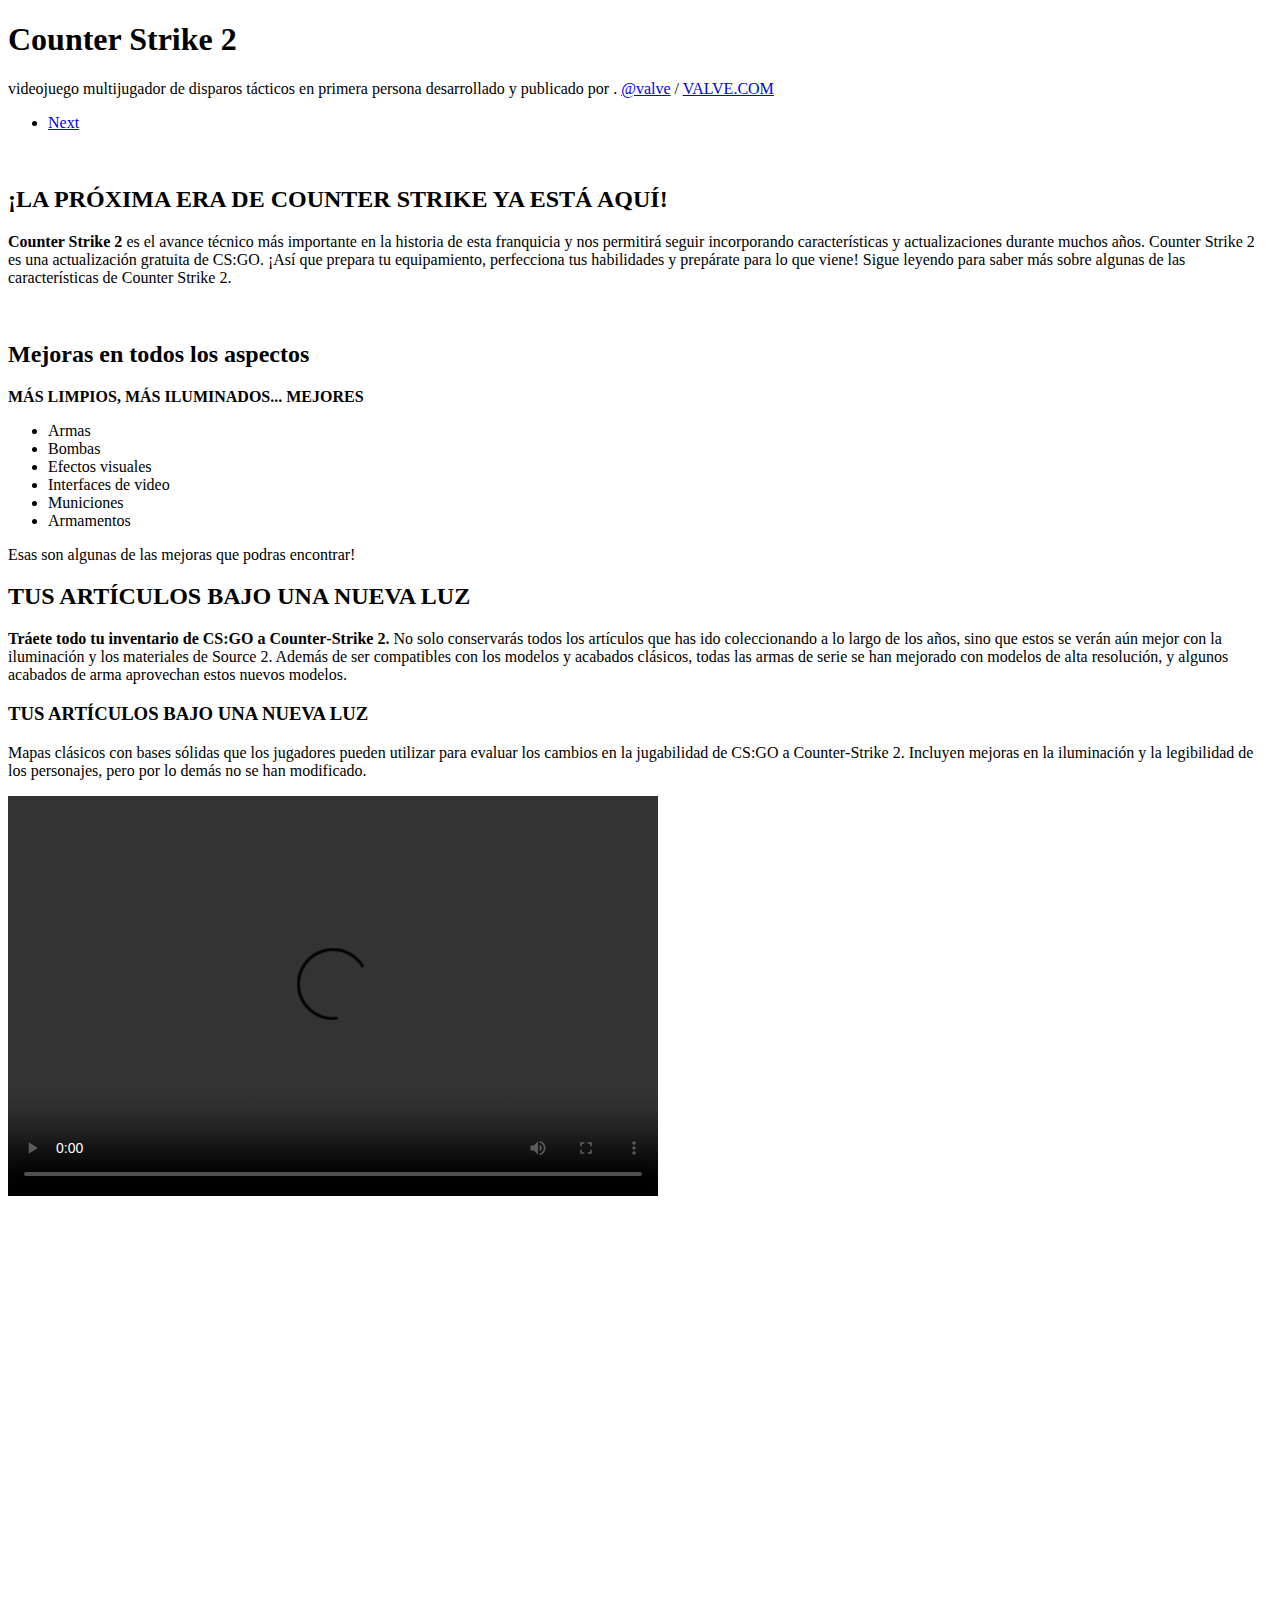
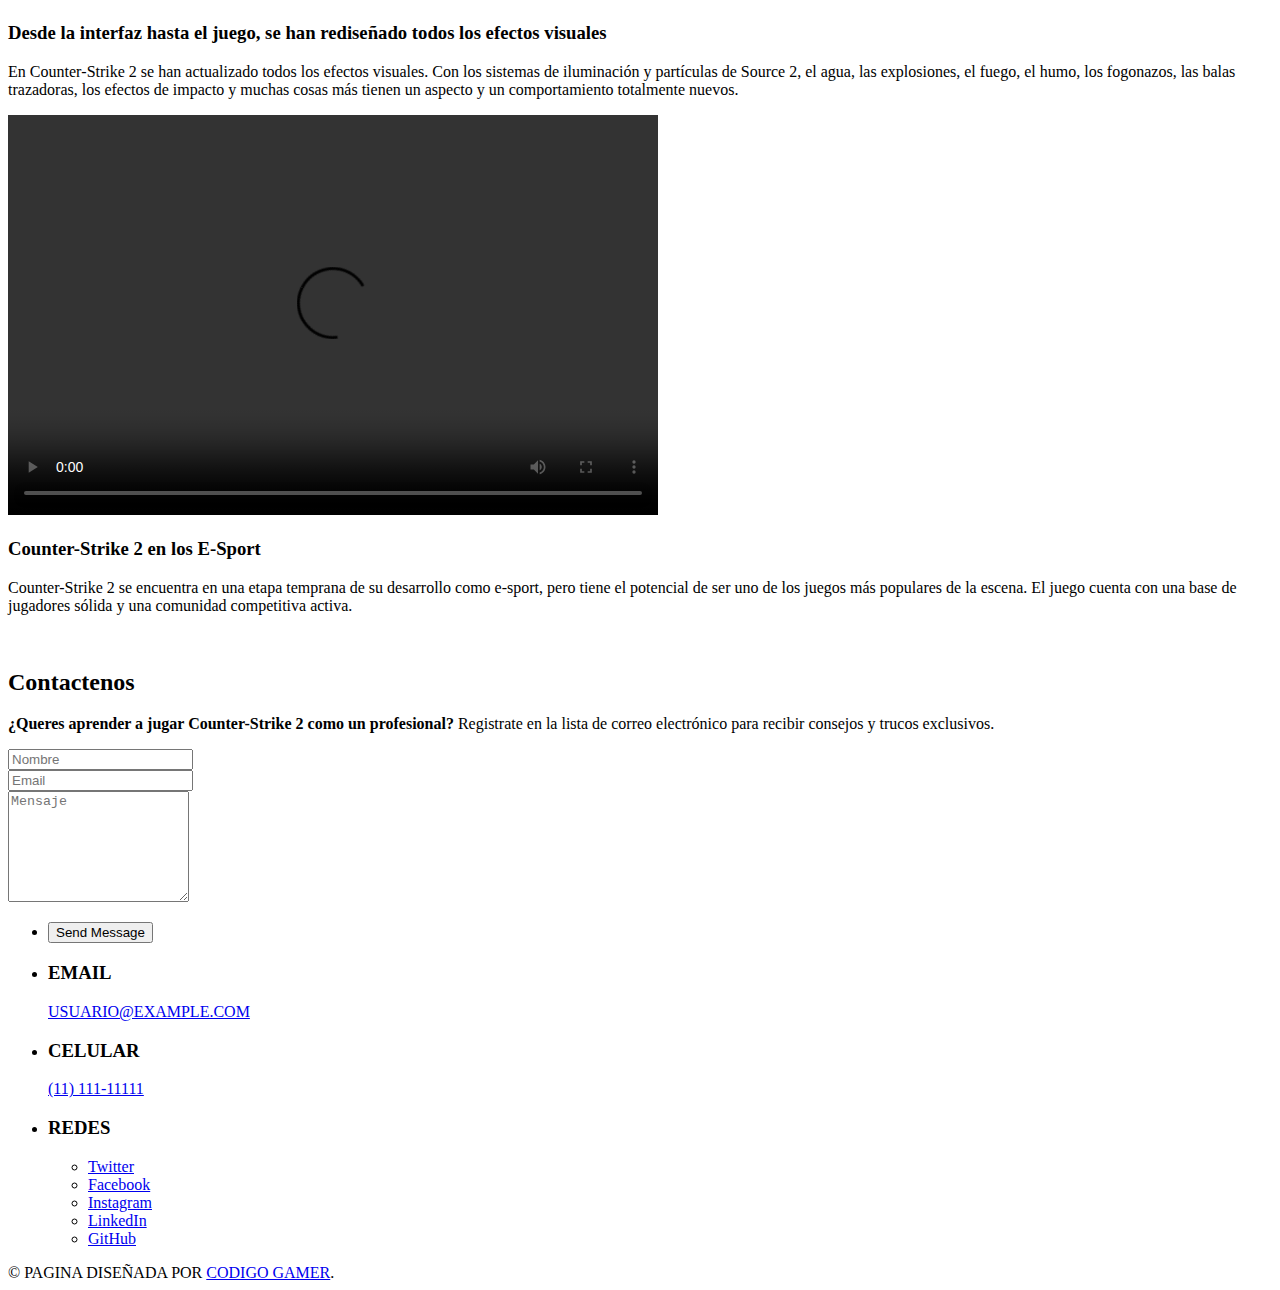
==== CS2.html @ ba969eb6 "Add files via upload" ====
<!DOCTYPE HTML>

<html>
	<head>
		<title>Counter-Strike 2</title>
		<meta charset="utf-8" />
		<meta name="viewport" content="width=device-width, initial-scale=1, user-scalable=no" />
		<meta name="description" content="" />
		<meta name="keywords" content="" />
		<link rel="stylesheet" href="assets/css/main.css" />

	</head>
	<body class="is-preload">

		<!-- Wrapper -->
			<div id="wrapper">

				<!-- Intro -->
					<section class="intro">
						<header>
							<h1>Counter Strike 2</h1>
							<p>videojuego multijugador de disparos tácticos en primera persona desarrollado y publicado por . <a href="https://twitter.com/valvesoftware?lang=es">@valve</a> / <a href="https://www.valvesoftware.com/es/">VALVE.COM</a></p>
							<ul class="actions">
								<li><a href="#first" class="arrow scrolly"><span class="label">Next</span></a></li>
							</ul>
						</header>
						<div class="content">
							<span class="image fill" data-position="center"><img src="https://cdn.cloudflare.steamstatic.com/apps/csgo/images/csgo_react/cs2/header_mobile2.jpg" alt="" /></span>
						</div>
					</section>

				<!-- Section -->
					<section id="first">
						<header>
							<h2>¡LA PRÓXIMA ERA DE COUNTER STRIKE YA ESTÁ AQUÍ!</h2>
						</header>
						<div class="content">
							<p><strong>Counter Strike 2 </strong> es el avance técnico más importante en la historia de esta franquicia y nos permitirá seguir incorporando características y actualizaciones durante muchos años.

								Counter Strike 2 es una actualización gratuita de CS:GO. ¡Así que prepara tu equipamiento, perfecciona tus habilidades y prepárate para lo que viene!
								
								Sigue leyendo para saber más sobre algunas de las características de Counter Strike 2.</p>
							<span class="image main"><img src="/images/gallery/foto1.png" alt="" /></span>
						</div>
					</section>

				<!-- Section -->
					<section>
						<header>
							<h2>Mejoras en todos los aspectos</h2>
						</header>
						<div class="content">
							<p><strong>MÁS LIMPIOS, MÁS ILUMINADOS... MEJORES</strong><!-- Se puede agregar mas informacion --> </p>
							<ul class="feature-icons">
								<li class="icon solid fa-crosshairs">Armas</li>
								<li class="icon solid fa-bomb">Bombas</li>
								<li class="icon solid fa-video">Efectos visuales</li>
								<li class="icon solid fa-user-friends">Interfaces de video</li>
								<li class="icon solid fa-box">Municiones</li>
								<li class="icon solid fa-hard-hat">Armamentos</li>
							</ul>
							<p>Esas son algunas de las mejoras que podras encontrar!</p>
						</div>
					</section>

				<!-- Section -->
					<section>
						<header>
							<h2>TUS ARTÍCULOS BAJO UNA NUEVA LUZ</h2>
						</header>
						<div class="content">
							<p><strong>Tráete todo tu inventario de CS:GO a Counter‑Strike 2.</strong>  No solo conservarás todos los artículos que has ido coleccionando a lo largo de los años, sino que estos se verán aún mejor con la iluminación y los materiales de Source 2.      Además de ser compatibles con los modelos y acabados clásicos, todas las armas de serie se han mejorado con modelos de alta resolución, y algunos acabados de arma aprovechan estos nuevos modelos.</p>

							<!-- Section -->
								<section>
									<header>
										<h3>TUS ARTÍCULOS BAJO UNA NUEVA LUZ</h3>
										<p>Mapas clásicos con bases sólidas que los jugadores pueden utilizar para evaluar los cambios en la jugabilidad de CS:GO a Counter‑Strike 2. Incluyen mejoras en la iluminación y la legibilidad de los personajes, pero por lo demás no se han modificado.</p>
									</header>
									<div class="content">
										<div class="gallery">
											<video controls autoplay loop width="650" height="400"> <source src="https://cdn.cloudflare.steamstatic.com/apps/csgo/images/csgo_react/cs2/thumbnails/weapons.webm" type="video/mp4">
												Tu navegador no admite la reproducción de videos.
											</video>
											<iframe width="650" height="400" src="https://www.youtube.com/embed/ExZtISgOxEQ?autoplay=1&mute=1" frameborder="0" allowfullscreen></iframe>
										</div>
									</div>
								</section>

							<!-- Section -->
								<section>
									<header>
										<h3>Desde la interfaz hasta el juego, se han rediseñado todos los efectos visuales</h3>
										<p>En Counter‑Strike 2 se han actualizado todos los efectos visuales. Con los sistemas de iluminación y partículas de Source 2, el agua, las explosiones, el fuego, el humo, los fogonazos, las balas trazadoras, los efectos de impacto y muchas cosas más tienen un aspecto y un comportamiento totalmente nuevos.</p>
									</header>
									<div class="content">
										<div class="gallery">
											<video controls autoplay loop width="650" height="400"> <source src="https://cdn.cloudflare.steamstatic.com/apps/csgo/images/csgo_react/cs2/vfx/explosions.webm" type="video/mp4">
												Tu navegador no admite la reproducción de videos.
											</video>
											<a href="https://cdn.cloudflare.steamstatic.com/apps/csgo/images/csgo_react/cs2/maps/nuke_default_s2.jpg"><img src="https://cdn.cloudflare.steamstatic.com/apps/csgo/images/csgo_react/cs2/maps/nuke_default_s2.jpg" alt="" /></a>
											<a href="https://cdn.cloudflare.steamstatic.com/apps/csgo/images/csgo_react//cs2/audio.png"><img src="https://cdn.cloudflare.steamstatic.com/apps/csgo/images/csgo_react//cs2/audio.png" alt="" /></a>
										</div>
									</div>
								</section>

							<!-- Section -->
								<section>
									<header>
										<h3>Counter-Strike 2 en los E-Sport</h3>
										<p>Counter-Strike 2 se encuentra en una etapa temprana de su desarrollo como e-sport, pero tiene el potencial de ser uno de los juegos más populares de la escena. El juego cuenta con una base de jugadores sólida y una comunidad competitiva activa.</p>
									</header>
									<div class="content">
										<div class="gallery">
											<a href="images/e-sport02.jpg" class="portrait"><img src="images/e-sport02.jpg" alt="" /></a>
											<a href="images/e-sport03.jpg" class="portrait"><img src="images/e-sport03.jpg" alt="" /></a>
											<a href="images/e-sport01.jpg" class="landscape"><img src="images/e-sport01.jpg" alt="" /></a>
										</div>
									</div>
								</section>

						</div>
					</section>

				<!-- Section -->
					<section>
						<header>
							<h2>Contactenos</h2>
						</header>
						<div class="content">
							<p><strong>¿Queres aprender a jugar Counter-Strike 2 como un profesional?</strong>  Registrate en la lista de correo electrónico para recibir consejos y trucos exclusivos.</p>
							<form>
								<div class="fields">
									<div class="field half">
										<input type="text" name="name" id="name" placeholder="Nombre" />
									</div>
									<div class="field half">
										<input type="email" name="email" id="email" placeholder="Email" />
									</div>
									<div class="field">
										<textarea name="message" id="message" placeholder="Mensaje" rows="7"></textarea>
									</div>
								</div>
								<ul class="actions">
									<li><input type="submit" value="Send Message" class="button primary" /></li>
								</ul>
							</form>
						</div>
						<footer>
							<ul class="items">
								<li>
									<h3>EMAIL</h3>
									<a href="#">USUARIO@EXAMPLE.COM</a>
								</li>
								<li>
									<h3>CELULAR</h3>
									<a href="#">(11) 111-11111</a>
								</li>
								<li>
									<h3>REDES</h3>
									<ul class="icons">
										<li><a href="#" class="icon brands fa-twitter"><span class="label">Twitter</span></a></li>
										<li><a href="#" class="icon brands fa-facebook-f"><span class="label">Facebook</span></a></li>
										<li><a href="#" class="icon brands fa-instagram"><span class="label">Instagram</span></a></li>
										<li><a href="#" class="icon brands fa-linkedin-in"><span class="label">LinkedIn</span></a></li>
										<li><a href="#" class="icon brands fa-github"><span class="label">GitHub</span></a></li>
									</ul>
								</li>
							</ul>
						</footer>
					</section>

				<!-- Copyright -->
					<div class="copyright">&copy; PAGINA DISEÑADA POR <a href="#">CODIGO GAMER</a>.</div>

			</div>

		<!-- Scripts -->
			<script src="assets/js/jquery.min.js"></script>
			<script src="assets/js/jquery.scrolly.min.js"></script>
			<script src="assets/js/browser.min.js"></script>
			<script src="assets/js/breakpoints.min.js"></script>
			<script src="assets/js/util.js"></script>
			<script src="assets/js/main.js"></script>

	</body>
</html>
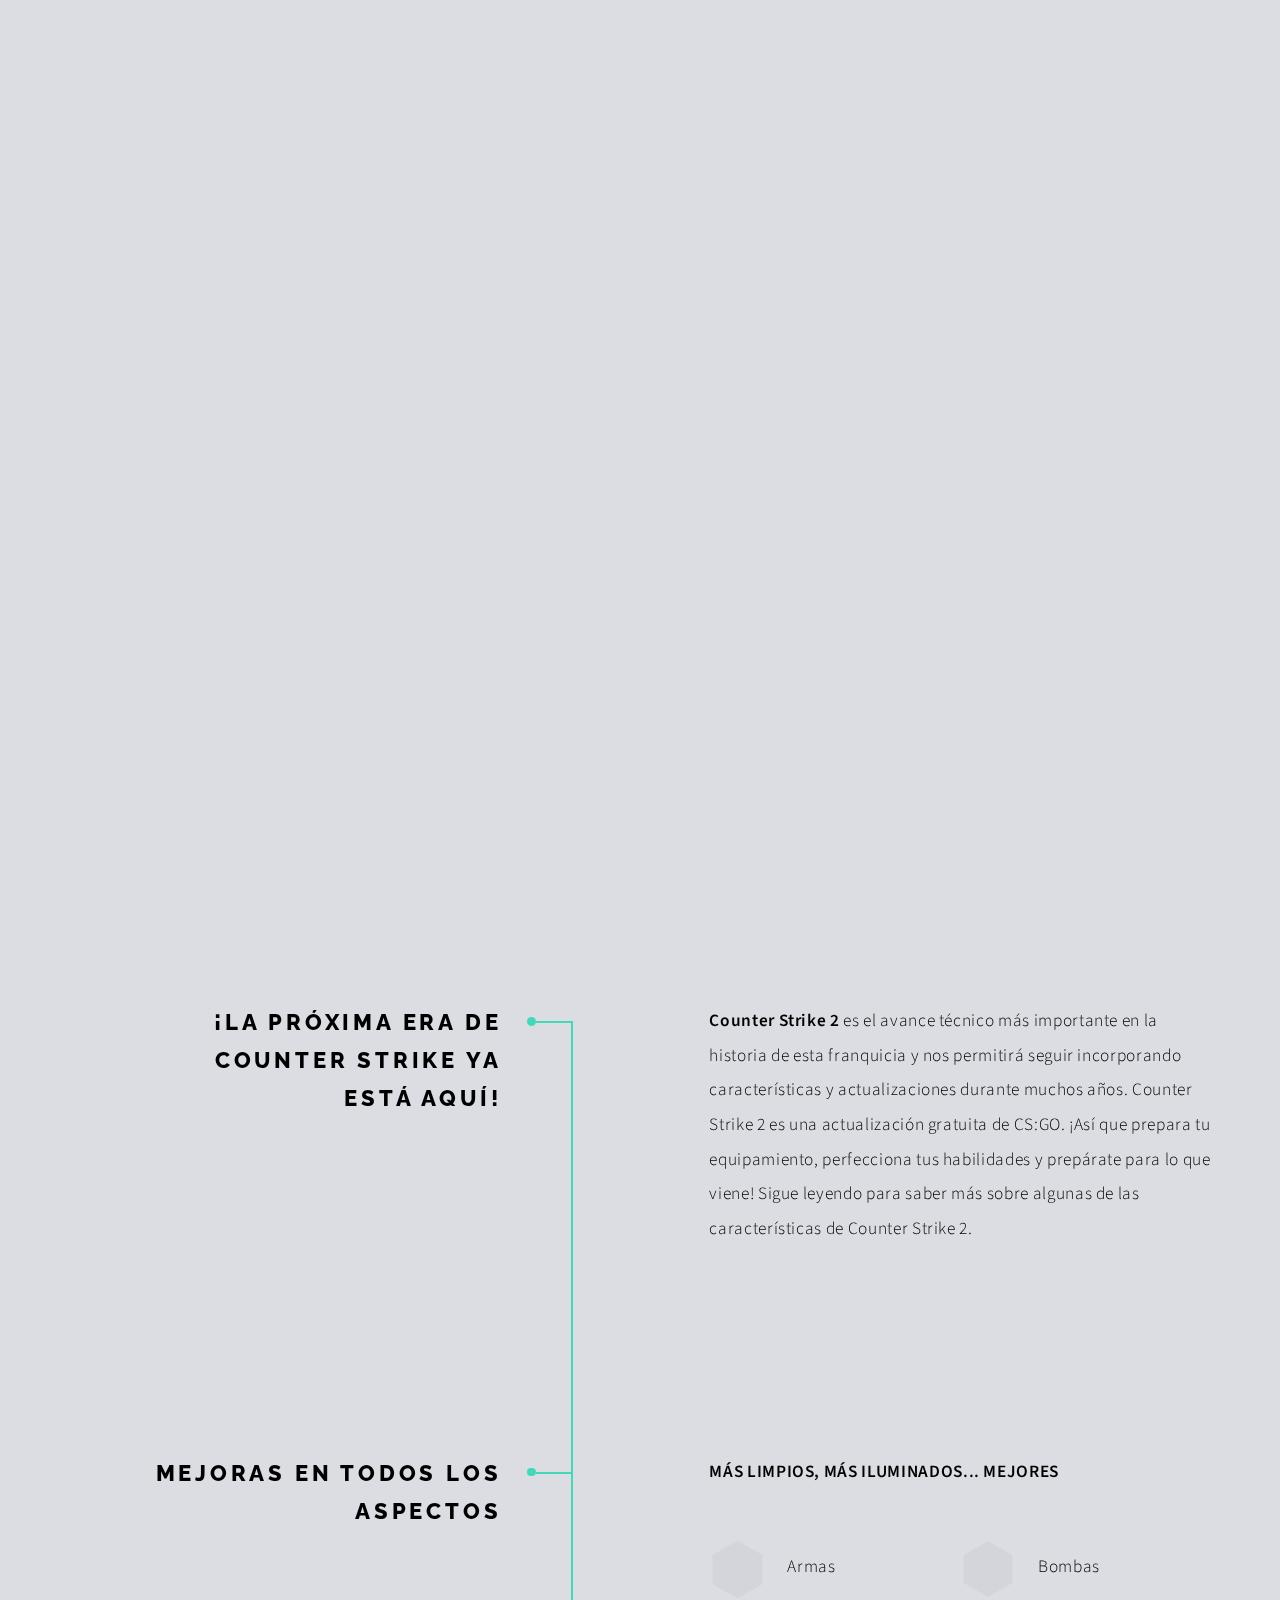
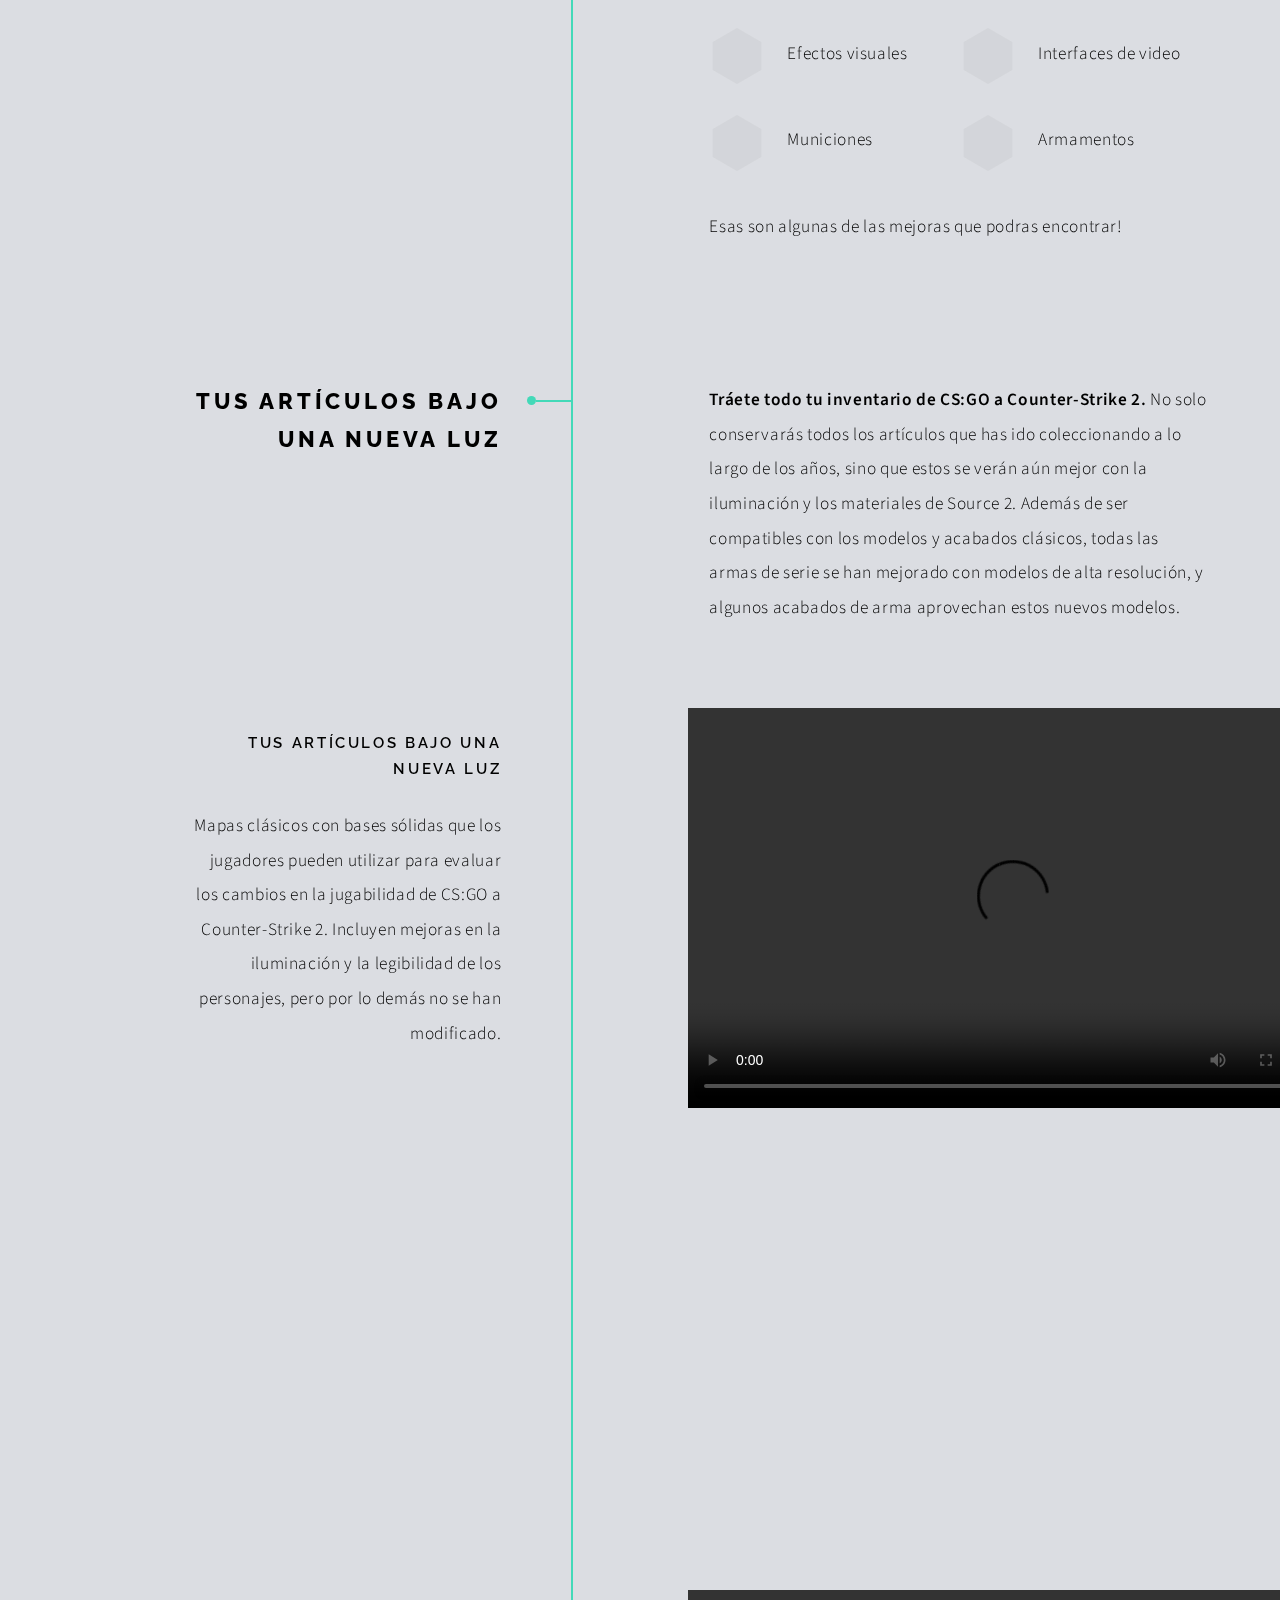
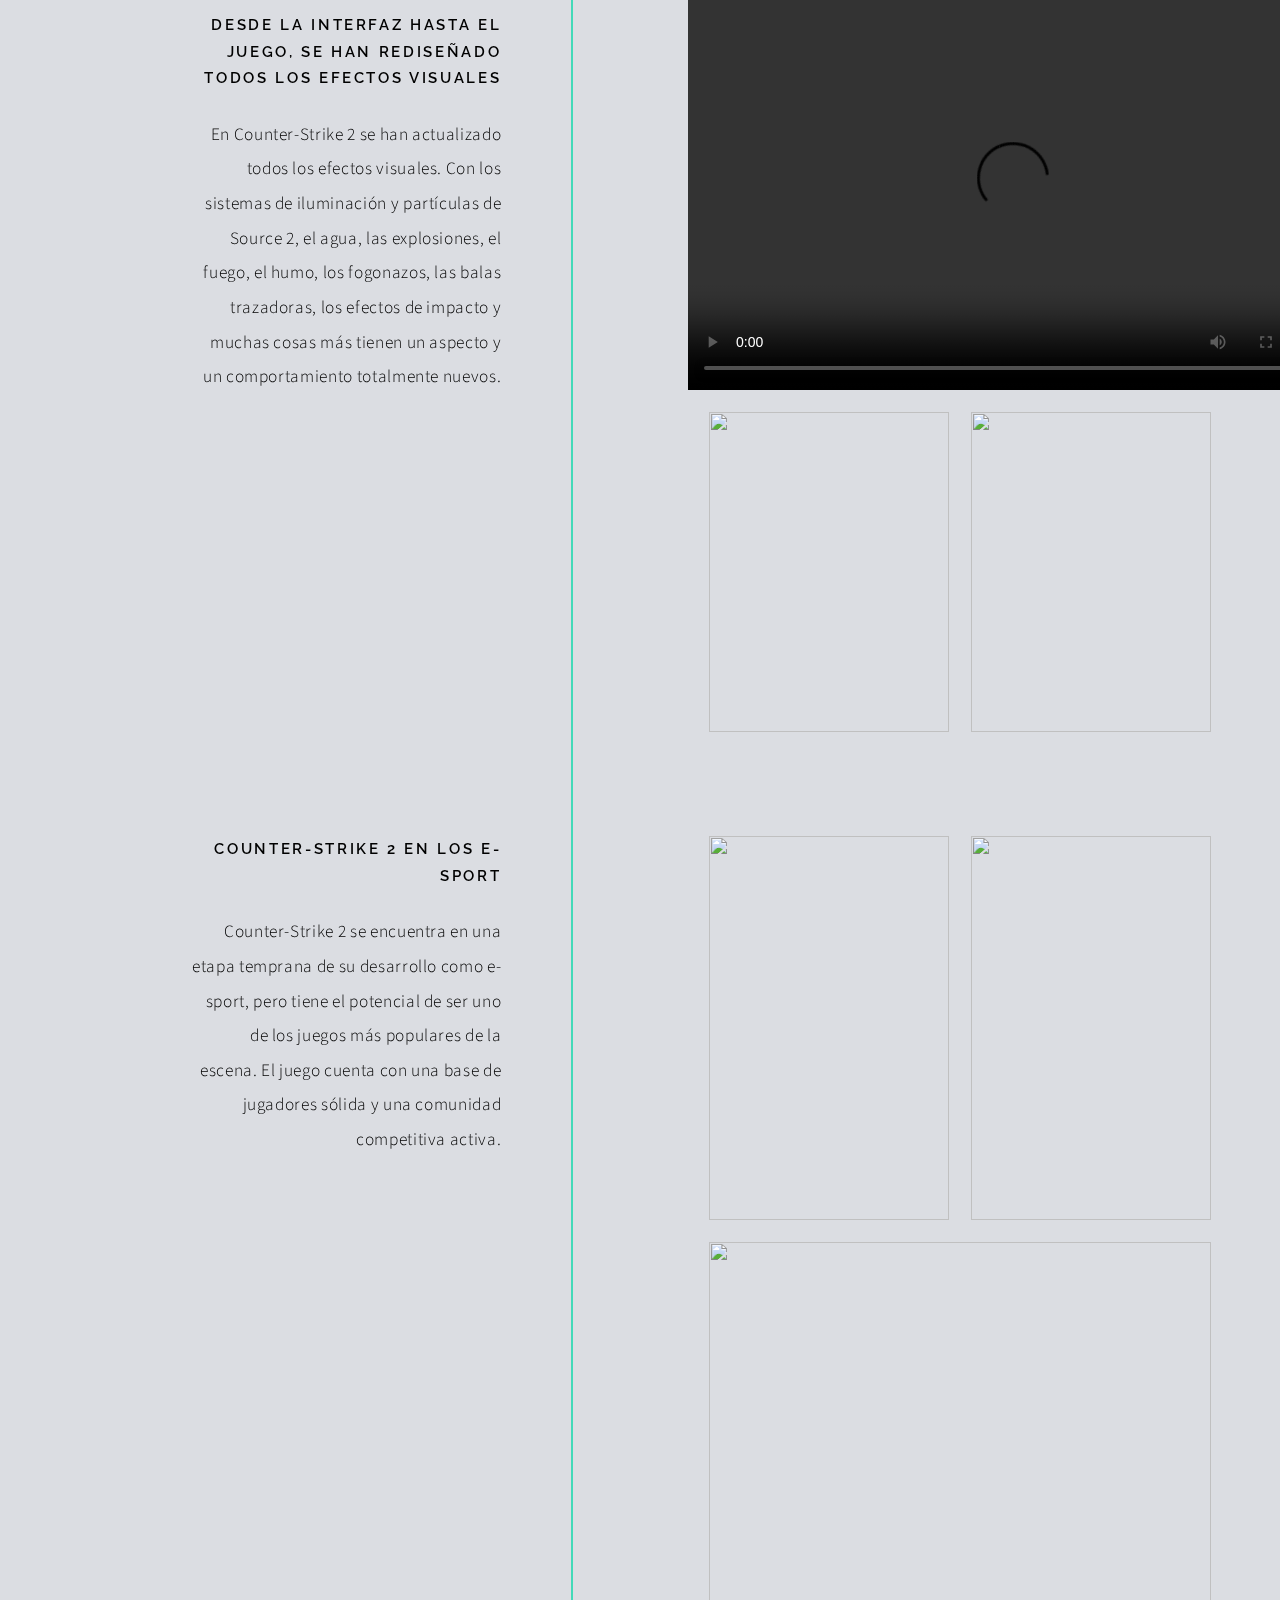
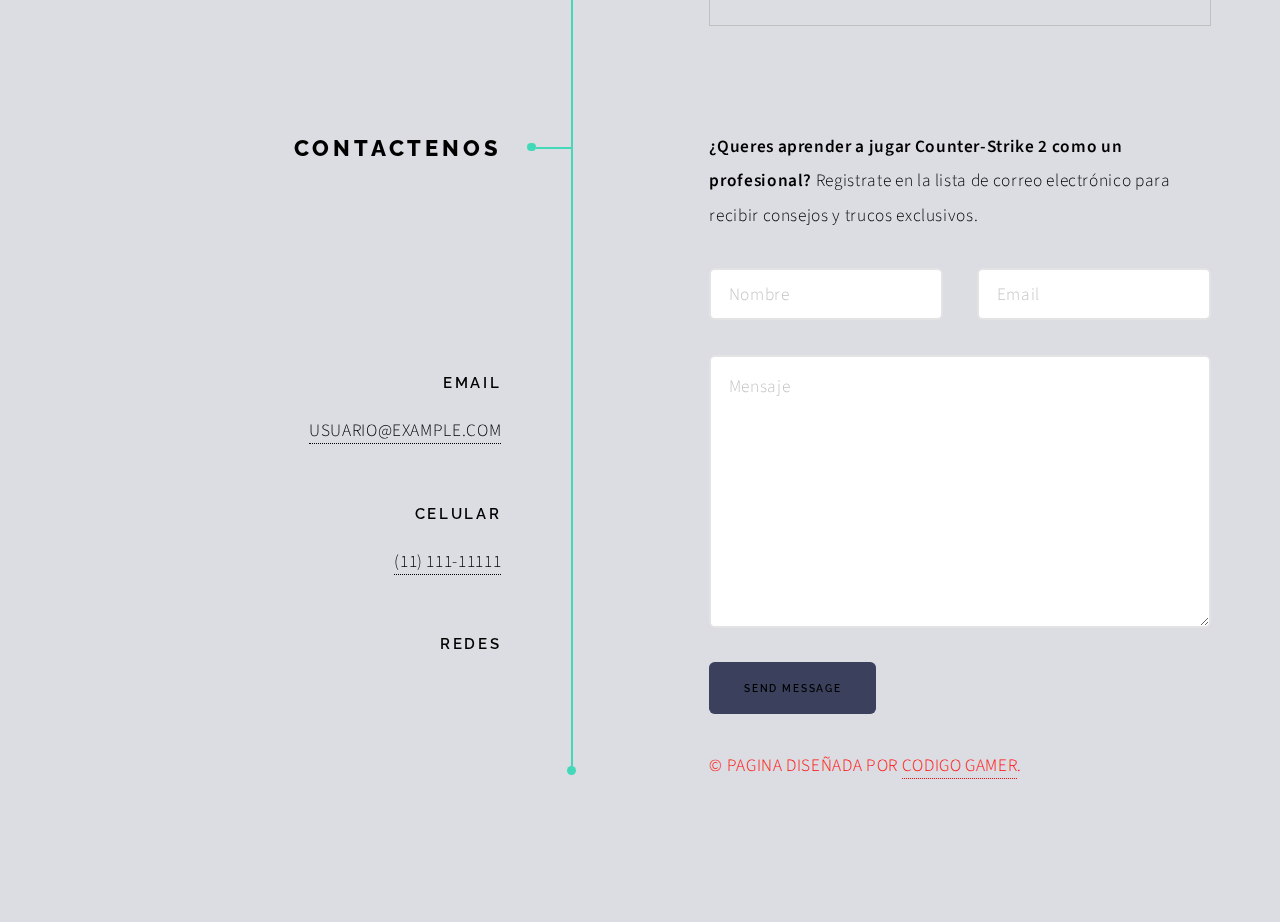
==== commit e5214a45: "Update CS2.html" ====
--- a/CS2.html
+++ b/CS2.html
@@ -7,7 +7,7 @@
 		<meta name="viewport" content="width=device-width, initial-scale=1, user-scalable=no" />
 		<meta name="description" content="" />
 		<meta name="keywords" content="" />
-		<link rel="stylesheet" href="assets/css/main.css" />
+		<link rel="stylesheet" href="/css/main.css" />
 
 	</head>
 	<body class="is-preload">
@@ -184,4 +184,4 @@
 			<script src="assets/js/main.js"></script>
 
 	</body>
-</html>+</html>
--- a/css/main.css
+++ b/css/main.css
@@ -0,0 +1,3878 @@
+@import url(fontawesome-all.min.css);
+@import url("https://fonts.googleapis.com/css?family=Source+Sans+Pro:300,600,700,300i,600i,700i|Raleway:600,800");
+
+
+
+html, body, div, span, applet, object,
+iframe, h1, h2, h3, h4, h5, h6, p, blockquote,
+pre, a, abbr, acronym, address, big, cite,
+code, del, dfn, em, img, ins, kbd, q, s, samp,
+small, strike, strong, sub, sup, tt, var, b,
+u, i, center, dl, dt, dd, ol, ul, li, fieldset,
+form, label, legend, table, caption, tbody,
+tfoot, thead, tr, th, td, article, aside,
+canvas, details, embed, figure, figcaption,
+footer, header, hgroup, menu, nav, output, ruby,
+section, summary, time, mark, audio, video {
+	margin: 0;
+	padding: 0;
+	border: 0;
+	font-size: 100%;
+	font: inherit;
+	vertical-align: baseline;}
+
+article, aside, details, figcaption, figure,
+footer, header, hgroup, menu, nav, section {
+	display: block;}
+
+body {
+	line-height: 1;
+}
+
+ol, ul {
+	list-style: none;
+}
+
+blockquote, q {
+	quotes: none;
+}
+
+	blockquote:before, blockquote:after, q:before, q:after {
+		content: '';
+		content: none;
+	}
+
+table {
+	border-collapse: collapse;
+	border-spacing: 0;
+}
+
+body {
+	-webkit-text-size-adjust: none;
+}
+
+mark {
+	background-color: transparent;
+	color: inherit;
+}
+
+input::-moz-focus-inner {
+	border: 0;
+	padding: 0;
+}
+
+input, select, textarea {
+	-moz-appearance: none;
+	-webkit-appearance: none;
+	-ms-appearance: none;
+	appearance: none;
+}
+
+/* Basic */
+
+	@-ms-viewport {
+		width: device-width;
+	}
+
+	body {
+		-ms-overflow-style: scrollbar;
+	}
+
+	@media screen and (max-width: 480px) {
+
+		html, body {
+			min-width: 320px;
+		}
+
+	}
+
+	html {
+		box-sizing: border-box;
+	}
+
+	*, *:before, *:after {
+		box-sizing: inherit;
+	}
+
+	html {
+		overflow-x: hidden;
+	}
+
+	body {
+		background: #dbdde2;
+		overflow-x: hidden;
+	}
+
+		body.is-preload *, body.is-preload *:before, body.is-preload *:after {
+			-moz-animation: none !important;
+			-webkit-animation: none !important;
+			-ms-animation: none !important;
+			animation: none !important;
+			-moz-transition: none !important;
+			-webkit-transition: none !important;
+			-ms-transition: none !important;
+			transition: none !important;
+		}
+
+/* Typography */
+
+	html {
+		font-size: 18pt;
+	}
+
+		@media screen and (max-width: 1920px) {
+
+			html {
+				font-size: 13pt;
+			}
+
+		}
+
+		@media screen and (max-width: 1152px) {
+
+			html {
+				font-size: 14pt;
+			}
+
+		}
+
+		@media screen and (max-width: 736px) {
+
+			html {
+				font-size: 12pt;
+			}
+
+		}
+
+		@media screen and (max-width: 480px) {
+
+			html {
+				font-size: 11pt;
+			}
+
+		}
+
+	body {
+		background-color: #dbdde2;
+		color: #000000;
+	}
+
+	body, input, select, textarea {
+		color: #000000;
+		font-family: "Source Sans Pro", Helvetica, sans-serif;
+		font-size: 1rem;
+		font-weight: 300;
+		letter-spacing: 0.0375em;
+		line-height: 2;
+	}
+
+	a {
+		-moz-transition: border-bottom-color 0.25s ease-in-out;
+		-webkit-transition: border-bottom-color 0.25s ease-in-out;
+		-ms-transition: border-bottom-color 0.25s ease-in-out;
+		transition: border-bottom-color 0.25s ease-in-out;
+		text-decoration: none;
+		color: #000000;
+		border-bottom: dotted 1px;
+	}
+
+		a:hover {
+			text-decoration: none;
+			border-bottom-color: transparent;
+		}
+
+	strong, b {
+		font-weight: 600;
+		color: #000000;
+	}
+
+	em, i {
+		font-style: italic;
+	}
+
+	p {
+		margin: 0 0 2rem 0;
+	}
+
+	h1, h2, h3, h4, h5, h6 {
+		color: #000000;
+		font-family: "Raleway", Helvetica, sans-serif;
+		font-weight: 600;
+		letter-spacing: 0.175em;
+		line-height: 1.75;
+		margin: 0 0 1.5rem 0;
+		text-transform: uppercase;
+	}
+
+		h1 a, h2 a, h3 a, h4 a, h5 a, h6 a {
+			color: inherit;
+			text-decoration: none;
+		}
+
+	h1 {
+		font-family: "Source Sans Pro", Helvetica, sans-serif;
+		font-size: 5rem;
+		font-weight: 700;
+		letter-spacing: -0.05em;
+		line-height: 1.1;
+		margin: 0 0 1.5rem 0;
+		text-transform: none;
+	}
+
+	h2 {
+		font-size: 1.25rem;
+		font-weight: 800;
+		margin: 0 0 2rem 0;
+	}
+
+	h3 {
+		font-size: 0.875rem;
+	}
+
+	h4 {
+		font-size: 0.875rem;
+	}
+
+	h5 {
+		font-size: 0.75rem;
+	}
+
+	h6 {
+		font-size: 0.625rem;
+	}
+
+	@media screen and (max-width: 736px) {
+
+		h1 {
+			font-size: 4.5rem;
+			line-height: 1.1;
+		}
+
+		h2 {
+			font-size: 1.25rem;
+			line-height: 1.7;
+		}
+
+		h3 {
+			font-size: 0.9rem;
+		}
+
+		h4 {
+			font-size: 0.75rem;
+		}
+
+		h5 {
+			font-size: 0.675rem;
+		}
+
+	}
+
+	@media screen and (max-width: 360px) {
+
+		h1 {
+			font-size: 3.75rem;
+		}
+
+		h2 {
+			font-size: 1.125rem;
+		}
+
+		h3 {
+			font-size: 0.8rem;
+		}
+
+		h4 {
+			font-size: 0.675rem;
+		}
+
+		h5 {
+			font-size: 0.675rem;
+		}
+
+	}
+
+	sub {
+		font-size: 0.8rem;
+		position: relative;
+		top: 0.5rem;
+	}
+
+	sup {
+		font-size: 0.8rem;
+		position: relative;
+		top: -0.5rem;
+	}
+
+	blockquote {
+		border-left: solid 0.5rem rgba(144, 144, 144, 0.25);
+		font-style: italic;
+		margin: 0 0 2rem 0;
+		padding: 1rem 0 1rem 2rem;
+	}
+
+	code {
+		background: rgba(144, 144, 144, 0.1);
+		border-radius: 0.325rem;
+		font-family: "Courier New", monospace;
+		font-size: 0.9rem;
+		margin: 0 0.25rem;
+		padding: 0.25rem 0.65rem;
+	}
+
+	pre {
+		-webkit-overflow-scrolling: touch;
+		font-family: "Courier New", monospace;
+		font-size: 0.9rem;
+		margin: 0 0 2rem 0;
+		width: 100%;
+	}
+
+		pre code {
+			display: block;
+			line-height: 1.75;
+			padding: 1rem 1.5rem;
+			overflow-x: auto;
+		}
+
+	hr {
+		border: 0;
+		border-bottom: solid 2px rgba(144, 144, 144, 0.25);
+		margin: 3rem 0;
+	}
+
+		hr.major {
+			margin: 5rem 0;
+		}
+
+		@media screen and (max-width: 736px) {
+
+			hr.major {
+				margin: 3rem 0;
+			}
+
+		}
+
+/* Row */
+
+	.row {
+		display: flex;
+		flex-wrap: wrap;
+		box-sizing: border-box;
+		align-items: stretch;
+	}
+
+		.row > * {
+			box-sizing: border-box;
+		}
+
+		.row.gtr-uniform > * > :last-child {
+			margin-bottom: 0;
+		}
+
+		.row.aln-left {
+			justify-content: flex-start;
+		}
+
+		.row.aln-center {
+			justify-content: center;
+		}
+
+		.row.aln-right {
+			justify-content: flex-end;
+		}
+
+		.row.aln-top {
+			align-items: flex-start;
+		}
+
+		.row.aln-middle {
+			align-items: center;
+		}
+
+		.row.aln-bottom {
+			align-items: flex-end;
+		}
+
+		.row > .imp {
+			order: -1;
+		}
+
+		.row > .col-1 {
+			width: 8.33333%;
+		}
+
+		.row > .off-1 {
+			margin-left: 8.33333%;
+		}
+
+		.row > .col-2 {
+			width: 16.66667%;
+		}
+
+		.row > .off-2 {
+			margin-left: 16.66667%;
+		}
+
+		.row > .col-3 {
+			width: 25%;
+		}
+
+		.row > .off-3 {
+			margin-left: 25%;
+		}
+
+		.row > .col-4 {
+			width: 33.33333%;
+		}
+
+		.row > .off-4 {
+			margin-left: 33.33333%;
+		}
+
+		.row > .col-5 {
+			width: 41.66667%;
+		}
+
+		.row > .off-5 {
+			margin-left: 41.66667%;
+		}
+
+		.row > .col-6 {
+			width: 50%;
+		}
+
+		.row > .off-6 {
+			margin-left: 50%;
+		}
+
+		.row > .col-7 {
+			width: 58.33333%;
+		}
+
+		.row > .off-7 {
+			margin-left: 58.33333%;
+		}
+
+		.row > .col-8 {
+			width: 66.66667%;
+		}
+
+		.row > .off-8 {
+			margin-left: 66.66667%;
+		}
+
+		.row > .col-9 {
+			width: 75%;
+		}
+
+		.row > .off-9 {
+			margin-left: 75%;
+		}
+
+		.row > .col-10 {
+			width: 83.33333%;
+		}
+
+		.row > .off-10 {
+			margin-left: 83.33333%;
+		}
+
+		.row > .col-11 {
+			width: 91.66667%;
+		}
+
+		.row > .off-11 {
+			margin-left: 91.66667%;
+		}
+
+		.row > .col-12 {
+			width: 100%;
+		}
+
+		.row > .off-12 {
+			margin-left: 100%;
+		}
+
+		.row.gtr-0 {
+			margin-top: 0;
+			margin-left: 0rem;
+		}
+
+			.row.gtr-0 > * {
+				padding: 0 0 0 0rem;
+			}
+
+			.row.gtr-0.gtr-uniform {
+				margin-top: 0rem;
+			}
+
+				.row.gtr-0.gtr-uniform > * {
+					padding-top: 0rem;
+				}
+
+		.row.gtr-25 {
+			margin-top: 0;
+			margin-left: -0.5rem;
+		}
+
+			.row.gtr-25 > * {
+				padding: 0 0 0 0.5rem;
+			}
+
+			.row.gtr-25.gtr-uniform {
+				margin-top: -0.5rem;
+			}
+
+				.row.gtr-25.gtr-uniform > * {
+					padding-top: 0.5rem;
+				}
+
+		.row.gtr-50 {
+			margin-top: 0;
+			margin-left: -1rem;
+		}
+
+			.row.gtr-50 > * {
+				padding: 0 0 0 1rem;
+			}
+
+			.row.gtr-50.gtr-uniform {
+				margin-top: -1rem;
+			}
+
+				.row.gtr-50.gtr-uniform > * {
+					padding-top: 1rem;
+				}
+
+		.row {
+			margin-top: 0;
+			margin-left: -2rem;
+		}
+
+			.row > * {
+				padding: 0 0 0 2rem;
+			}
+
+			.row.gtr-uniform {
+				margin-top: -2rem;
+			}
+
+				.row.gtr-uniform > * {
+					padding-top: 2rem;
+				}
+
+		.row.gtr-150 {
+			margin-top: 0;
+			margin-left: -3rem;
+		}
+
+			.row.gtr-150 > * {
+				padding: 0 0 0 3rem;
+			}
+
+			.row.gtr-150.gtr-uniform {
+				margin-top: -3rem;
+			}
+
+				.row.gtr-150.gtr-uniform > * {
+					padding-top: 3rem;
+				}
+
+		.row.gtr-200 {
+			margin-top: 0;
+			margin-left: -4rem;
+		}
+
+			.row.gtr-200 > * {
+				padding: 0 0 0 4rem;
+			}
+
+			.row.gtr-200.gtr-uniform {
+				margin-top: -4rem;
+			}
+
+				.row.gtr-200.gtr-uniform > * {
+					padding-top: 4rem;
+				}
+
+		@media screen and (max-width: 1920px) {
+
+			.row {
+				display: flex;
+				flex-wrap: wrap;
+				box-sizing: border-box;
+				align-items: stretch;
+			}
+
+				.row > * {
+					box-sizing: border-box;
+				}
+
+				.row.gtr-uniform > * > :last-child {
+					margin-bottom: 0;
+				}
+
+				.row.aln-left {
+					justify-content: flex-start;
+				}
+
+				.row.aln-center {
+					justify-content: center;
+				}
+
+				.row.aln-right {
+					justify-content: flex-end;
+				}
+
+				.row.aln-top {
+					align-items: flex-start;
+				}
+
+				.row.aln-middle {
+					align-items: center;
+				}
+
+				.row.aln-bottom {
+					align-items: flex-end;
+				}
+
+				.row > .imp-xlarge {
+					order: -1;
+				}
+
+				.row > .col-1-xlarge {
+					width: 8.33333%;
+				}
+
+				.row > .off-1-xlarge {
+					margin-left: 8.33333%;
+				}
+
+				.row > .col-2-xlarge {
+					width: 16.66667%;
+				}
+
+				.row > .off-2-xlarge {
+					margin-left: 16.66667%;
+				}
+
+				.row > .col-3-xlarge {
+					width: 25%;
+				}
+
+				.row > .off-3-xlarge {
+					margin-left: 25%;
+				}
+
+				.row > .col-4-xlarge {
+					width: 33.33333%;
+				}
+
+				.row > .off-4-xlarge {
+					margin-left: 33.33333%;
+				}
+
+				.row > .col-5-xlarge {
+					width: 41.66667%;
+				}
+
+				.row > .off-5-xlarge {
+					margin-left: 41.66667%;
+				}
+
+				.row > .col-6-xlarge {
+					width: 50%;
+				}
+
+				.row > .off-6-xlarge {
+					margin-left: 50%;
+				}
+
+				.row > .col-7-xlarge {
+					width: 58.33333%;
+				}
+
+				.row > .off-7-xlarge {
+					margin-left: 58.33333%;
+				}
+
+				.row > .col-8-xlarge {
+					width: 66.66667%;
+				}
+
+				.row > .off-8-xlarge {
+					margin-left: 66.66667%;
+				}
+
+				.row > .col-9-xlarge {
+					width: 75%;
+				}
+
+				.row > .off-9-xlarge {
+					margin-left: 75%;
+				}
+
+				.row > .col-10-xlarge {
+					width: 83.33333%;
+				}
+
+				.row > .off-10-xlarge {
+					margin-left: 83.33333%;
+				}
+
+				.row > .col-11-xlarge {
+					width: 91.66667%;
+				}
+
+				.row > .off-11-xlarge {
+					margin-left: 91.66667%;
+				}
+
+				.row > .col-12-xlarge {
+					width: 100%;
+				}
+
+				.row > .off-12-xlarge {
+					margin-left: 100%;
+				}
+
+				.row.gtr-0 {
+					margin-top: 0;
+					margin-left: 0rem;
+				}
+
+					.row.gtr-0 > * {
+						padding: 0 0 0 0rem;
+					}
+
+					.row.gtr-0.gtr-uniform {
+						margin-top: 0rem;
+					}
+
+						.row.gtr-0.gtr-uniform > * {
+							padding-top: 0rem;
+						}
+
+				.row.gtr-25 {
+					margin-top: 0;
+					margin-left: -0.5rem;
+				}
+
+					.row.gtr-25 > * {
+						padding: 0 0 0 0.5rem;
+					}
+
+					.row.gtr-25.gtr-uniform {
+						margin-top: -0.5rem;
+					}
+
+						.row.gtr-25.gtr-uniform > * {
+							padding-top: 0.5rem;
+						}
+
+				.row.gtr-50 {
+					margin-top: 0;
+					margin-left: -1rem;
+				}
+
+					.row.gtr-50 > * {
+						padding: 0 0 0 1rem;
+					}
+
+					.row.gtr-50.gtr-uniform {
+						margin-top: -1rem;
+					}
+
+						.row.gtr-50.gtr-uniform > * {
+							padding-top: 1rem;
+						}
+
+				.row {
+					margin-top: 0;
+					margin-left: -2rem;
+				}
+
+					.row > * {
+						padding: 0 0 0 2rem;
+					}
+
+					.row.gtr-uniform {
+						margin-top: -2rem;
+					}
+
+						.row.gtr-uniform > * {
+							padding-top: 2rem;
+						}
+
+				.row.gtr-150 {
+					margin-top: 0;
+					margin-left: -3rem;
+				}
+
+					.row.gtr-150 > * {
+						padding: 0 0 0 3rem;
+					}
+
+					.row.gtr-150.gtr-uniform {
+						margin-top: -3rem;
+					}
+
+						.row.gtr-150.gtr-uniform > * {
+							padding-top: 3rem;
+						}
+
+				.row.gtr-200 {
+					margin-top: 0;
+					margin-left: -4rem;
+				}
+
+					.row.gtr-200 > * {
+						padding: 0 0 0 4rem;
+					}
+
+					.row.gtr-200.gtr-uniform {
+						margin-top: -4rem;
+					}
+
+						.row.gtr-200.gtr-uniform > * {
+							padding-top: 4rem;
+						}
+
+		}
+
+		@media screen and (max-width: 1280px) {
+
+			.row {
+				display: flex;
+				flex-wrap: wrap;
+				box-sizing: border-box;
+				align-items: stretch;
+			}
+
+				.row > * {
+					box-sizing: border-box;
+				}
+
+				.row.gtr-uniform > * > :last-child {
+					margin-bottom: 0;
+				}
+
+				.row.aln-left {
+					justify-content: flex-start;
+				}
+
+				.row.aln-center {
+					justify-content: center;
+				}
+
+				.row.aln-right {
+					justify-content: flex-end;
+				}
+
+				.row.aln-top {
+					align-items: flex-start;
+				}
+
+				.row.aln-middle {
+					align-items: center;
+				}
+
+				.row.aln-bottom {
+					align-items: flex-end;
+				}
+
+				.row > .imp-large {
+					order: -1;
+				}
+
+				.row > .col-1-large {
+					width: 8.33333%;
+				}
+
+				.row > .off-1-large {
+					margin-left: 8.33333%;
+				}
+
+				.row > .col-2-large {
+					width: 16.66667%;
+				}
+
+				.row > .off-2-large {
+					margin-left: 16.66667%;
+				}
+
+				.row > .col-3-large {
+					width: 25%;
+				}
+
+				.row > .off-3-large {
+					margin-left: 25%;
+				}
+
+				.row > .col-4-large {
+					width: 33.33333%;
+				}
+
+				.row > .off-4-large {
+					margin-left: 33.33333%;
+				}
+
+				.row > .col-5-large {
+					width: 41.66667%;
+				}
+
+				.row > .off-5-large {
+					margin-left: 41.66667%;
+				}
+
+				.row > .col-6-large {
+					width: 50%;
+				}
+
+				.row > .off-6-large {
+					margin-left: 50%;
+				}
+
+				.row > .col-7-large {
+					width: 58.33333%;
+				}
+
+				.row > .off-7-large {
+					margin-left: 58.33333%;
+				}
+
+				.row > .col-8-large {
+					width: 66.66667%;
+				}
+
+				.row > .off-8-large {
+					margin-left: 66.66667%;
+				}
+
+				.row > .col-9-large {
+					width: 75%;
+				}
+
+				.row > .off-9-large {
+					margin-left: 75%;
+				}
+
+				.row > .col-10-large {
+					width: 83.33333%;
+				}
+
+				.row > .off-10-large {
+					margin-left: 83.33333%;
+				}
+
+				.row > .col-11-large {
+					width: 91.66667%;
+				}
+
+				.row > .off-11-large {
+					margin-left: 91.66667%;
+				}
+
+				.row > .col-12-large {
+					width: 100%;
+				}
+
+				.row > .off-12-large {
+					margin-left: 100%;
+				}
+
+				.row.gtr-0 {
+					margin-top: 0;
+					margin-left: 0rem;
+				}
+
+					.row.gtr-0 > * {
+						padding: 0 0 0 0rem;
+					}
+
+					.row.gtr-0.gtr-uniform {
+						margin-top: 0rem;
+					}
+
+						.row.gtr-0.gtr-uniform > * {
+							padding-top: 0rem;
+						}
+
+				.row.gtr-25 {
+					margin-top: 0;
+					margin-left: -0.375rem;
+				}
+
+					.row.gtr-25 > * {
+						padding: 0 0 0 0.375rem;
+					}
+
+					.row.gtr-25.gtr-uniform {
+						margin-top: -0.375rem;
+					}
+
+						.row.gtr-25.gtr-uniform > * {
+							padding-top: 0.375rem;
+						}
+
+				.row.gtr-50 {
+					margin-top: 0;
+					margin-left: -0.75rem;
+				}
+
+					.row.gtr-50 > * {
+						padding: 0 0 0 0.75rem;
+					}
+
+					.row.gtr-50.gtr-uniform {
+						margin-top: -0.75rem;
+					}
+
+						.row.gtr-50.gtr-uniform > * {
+							padding-top: 0.75rem;
+						}
+
+				.row {
+					margin-top: 0;
+					margin-left: -1.5rem;
+				}
+
+					.row > * {
+						padding: 0 0 0 1.5rem;
+					}
+
+					.row.gtr-uniform {
+						margin-top: -1.5rem;
+					}
+
+						.row.gtr-uniform > * {
+							padding-top: 1.5rem;
+						}
+
+				.row.gtr-150 {
+					margin-top: 0;
+					margin-left: -2.25rem;
+				}
+
+					.row.gtr-150 > * {
+						padding: 0 0 0 2.25rem;
+					}
+
+					.row.gtr-150.gtr-uniform {
+						margin-top: -2.25rem;
+					}
+
+						.row.gtr-150.gtr-uniform > * {
+							padding-top: 2.25rem;
+						}
+
+				.row.gtr-200 {
+					margin-top: 0;
+					margin-left: -3rem;
+				}
+
+					.row.gtr-200 > * {
+						padding: 0 0 0 3rem;
+					}
+
+					.row.gtr-200.gtr-uniform {
+						margin-top: -3rem;
+					}
+
+						.row.gtr-200.gtr-uniform > * {
+							padding-top: 3rem;
+						}
+
+		}
+
+		@media screen and (max-width: 1152px) {
+
+			.row {
+				display: flex;
+				flex-wrap: wrap;
+				box-sizing: border-box;
+				align-items: stretch;
+			}
+
+				.row > * {
+					box-sizing: border-box;
+				}
+
+				.row.gtr-uniform > * > :last-child {
+					margin-bottom: 0;
+				}
+
+				.row.aln-left {
+					justify-content: flex-start;
+				}
+
+				.row.aln-center {
+					justify-content: center;
+				}
+
+				.row.aln-right {
+					justify-content: flex-end;
+				}
+
+				.row.aln-top {
+					align-items: flex-start;
+				}
+
+				.row.aln-middle {
+					align-items: center;
+				}
+
+				.row.aln-bottom {
+					align-items: flex-end;
+				}
+
+				.row > .imp-medium {
+					order: -1;
+				}
+
+				.row > .col-1-medium {
+					width: 8.33333%;
+				}
+
+				.row > .off-1-medium {
+					margin-left: 8.33333%;
+				}
+
+				.row > .col-2-medium {
+					width: 16.66667%;
+				}
+
+				.row > .off-2-medium {
+					margin-left: 16.66667%;
+				}
+
+				.row > .col-3-medium {
+					width: 25%;
+				}
+
+				.row > .off-3-medium {
+					margin-left: 25%;
+				}
+
+				.row > .col-4-medium {
+					width: 33.33333%;
+				}
+
+				.row > .off-4-medium {
+					margin-left: 33.33333%;
+				}
+
+				.row > .col-5-medium {
+					width: 41.66667%;
+				}
+
+				.row > .off-5-medium {
+					margin-left: 41.66667%;
+				}
+
+				.row > .col-6-medium {
+					width: 50%;
+				}
+
+				.row > .off-6-medium {
+					margin-left: 50%;
+				}
+
+				.row > .col-7-medium {
+					width: 58.33333%;
+				}
+
+				.row > .off-7-medium {
+					margin-left: 58.33333%;
+				}
+
+				.row > .col-8-medium {
+					width: 66.66667%;
+				}
+
+				.row > .off-8-medium {
+					margin-left: 66.66667%;
+				}
+
+				.row > .col-9-medium {
+					width: 75%;
+				}
+
+				.row > .off-9-medium {
+					margin-left: 75%;
+				}
+
+				.row > .col-10-medium {
+					width: 83.33333%;
+				}
+
+				.row > .off-10-medium {
+					margin-left: 83.33333%;
+				}
+
+				.row > .col-11-medium {
+					width: 91.66667%;
+				}
+
+				.row > .off-11-medium {
+					margin-left: 91.66667%;
+				}
+
+				.row > .col-12-medium {
+					width: 100%;
+				}
+
+				.row > .off-12-medium {
+					margin-left: 100%;
+				}
+
+				.row.gtr-0 {
+					margin-top: 0;
+					margin-left: 0rem;
+				}
+
+					.row.gtr-0 > * {
+						padding: 0 0 0 0rem;
+					}
+
+					.row.gtr-0.gtr-uniform {
+						margin-top: 0rem;
+					}
+
+						.row.gtr-0.gtr-uniform > * {
+							padding-top: 0rem;
+						}
+
+				.row.gtr-25 {
+					margin-top: 0;
+					margin-left: -0.375rem;
+				}
+
+					.row.gtr-25 > * {
+						padding: 0 0 0 0.375rem;
+					}
+
+					.row.gtr-25.gtr-uniform {
+						margin-top: -0.375rem;
+					}
+
+						.row.gtr-25.gtr-uniform > * {
+							padding-top: 0.375rem;
+						}
+
+				.row.gtr-50 {
+					margin-top: 0;
+					margin-left: -0.75rem;
+				}
+
+					.row.gtr-50 > * {
+						padding: 0 0 0 0.75rem;
+					}
+
+					.row.gtr-50.gtr-uniform {
+						margin-top: -0.75rem;
+					}
+
+						.row.gtr-50.gtr-uniform > * {
+							padding-top: 0.75rem;
+						}
+
+				.row {
+					margin-top: 0;
+					margin-left: -1.5rem;
+				}
+
+					.row > * {
+						padding: 0 0 0 1.5rem;
+					}
+
+					.row.gtr-uniform {
+						margin-top: -1.5rem;
+					}
+
+						.row.gtr-uniform > * {
+							padding-top: 1.5rem;
+						}
+
+				.row.gtr-150 {
+					margin-top: 0;
+					margin-left: -2.25rem;
+				}
+
+					.row.gtr-150 > * {
+						padding: 0 0 0 2.25rem;
+					}
+
+					.row.gtr-150.gtr-uniform {
+						margin-top: -2.25rem;
+					}
+
+						.row.gtr-150.gtr-uniform > * {
+							padding-top: 2.25rem;
+						}
+
+				.row.gtr-200 {
+					margin-top: 0;
+					margin-left: -3rem;
+				}
+
+					.row.gtr-200 > * {
+						padding: 0 0 0 3rem;
+					}
+
+					.row.gtr-200.gtr-uniform {
+						margin-top: -3rem;
+					}
+
+						.row.gtr-200.gtr-uniform > * {
+							padding-top: 3rem;
+						}
+
+		}
+
+		@media screen and (max-width: 736px) {
+
+			.row {
+				display: flex;
+				flex-wrap: wrap;
+				box-sizing: border-box;
+				align-items: stretch;
+			}
+
+				.row > * {
+					box-sizing: border-box;
+				}
+
+				.row.gtr-uniform > * > :last-child {
+					margin-bottom: 0;
+				}
+
+				.row.aln-left {
+					justify-content: flex-start;
+				}
+
+				.row.aln-center {
+					justify-content: center;
+				}
+
+				.row.aln-right {
+					justify-content: flex-end;
+				}
+
+				.row.aln-top {
+					align-items: flex-start;
+				}
+
+				.row.aln-middle {
+					align-items: center;
+				}
+
+				.row.aln-bottom {
+					align-items: flex-end;
+				}
+
+				.row > .imp-small {
+					order: -1;
+				}
+
+				.row > .col-1-small {
+					width: 8.33333%;
+				}
+
+				.row > .off-1-small {
+					margin-left: 8.33333%;
+				}
+
+				.row > .col-2-small {
+					width: 16.66667%;
+				}
+
+				.row > .off-2-small {
+					margin-left: 16.66667%;
+				}
+
+				.row > .col-3-small {
+					width: 25%;
+				}
+
+				.row > .off-3-small {
+					margin-left: 25%;
+				}
+
+				.row > .col-4-small {
+					width: 33.33333%;
+				}
+
+				.row > .off-4-small {
+					margin-left: 33.33333%;
+				}
+
+				.row > .col-5-small {
+					width: 41.66667%;
+				}
+
+				.row > .off-5-small {
+					margin-left: 41.66667%;
+				}
+
+				.row > .col-6-small {
+					width: 50%;
+				}
+
+				.row > .off-6-small {
+					margin-left: 50%;
+				}
+
+				.row > .col-7-small {
+					width: 58.33333%;
+				}
+
+				.row > .off-7-small {
+					margin-left: 58.33333%;
+				}
+
+				.row > .col-8-small {
+					width: 66.66667%;
+				}
+
+				.row > .off-8-small {
+					margin-left: 66.66667%;
+				}
+
+				.row > .col-9-small {
+					width: 75%;
+				}
+
+				.row > .off-9-small {
+					margin-left: 75%;
+				}
+
+				.row > .col-10-small {
+					width: 83.33333%;
+				}
+
+				.row > .off-10-small {
+					margin-left: 83.33333%;
+				}
+
+				.row > .col-11-small {
+					width: 91.66667%;
+				}
+
+				.row > .off-11-small {
+					margin-left: 91.66667%;
+				}
+
+				.row > .col-12-small {
+					width: 100%;
+				}
+
+				.row > .off-12-small {
+					margin-left: 100%;
+				}
+
+				.row.gtr-0 {
+					margin-top: 0;
+					margin-left: 0rem;
+				}
+
+					.row.gtr-0 > * {
+						padding: 0 0 0 0rem;
+					}
+
+					.row.gtr-0.gtr-uniform {
+						margin-top: 0rem;
+					}
+
+						.row.gtr-0.gtr-uniform > * {
+							padding-top: 0rem;
+						}
+
+				.row.gtr-25 {
+					margin-top: 0;
+					margin-left: -0.3125rem;
+				}
+
+					.row.gtr-25 > * {
+						padding: 0 0 0 0.3125rem;
+					}
+
+					.row.gtr-25.gtr-uniform {
+						margin-top: -0.3125rem;
+					}
+
+						.row.gtr-25.gtr-uniform > * {
+							padding-top: 0.3125rem;
+						}
+
+				.row.gtr-50 {
+					margin-top: 0;
+					margin-left: -0.625rem;
+				}
+
+					.row.gtr-50 > * {
+						padding: 0 0 0 0.625rem;
+					}
+
+					.row.gtr-50.gtr-uniform {
+						margin-top: -0.625rem;
+					}
+
+						.row.gtr-50.gtr-uniform > * {
+							padding-top: 0.625rem;
+						}
+
+				.row {
+					margin-top: 0;
+					margin-left: -1.25rem;
+				}
+
+					.row > * {
+						padding: 0 0 0 1.25rem;
+					}
+
+					.row.gtr-uniform {
+						margin-top: -1.25rem;
+					}
+
+						.row.gtr-uniform > * {
+							padding-top: 1.25rem;
+						}
+
+				.row.gtr-150 {
+					margin-top: 0;
+					margin-left: -1.875rem;
+				}
+
+					.row.gtr-150 > * {
+						padding: 0 0 0 1.875rem;
+					}
+
+					.row.gtr-150.gtr-uniform {
+						margin-top: -1.875rem;
+					}
+
+						.row.gtr-150.gtr-uniform > * {
+							padding-top: 1.875rem;
+						}
+
+				.row.gtr-200 {
+					margin-top: 0;
+					margin-left: -2.5rem;
+				}
+
+					.row.gtr-200 > * {
+						padding: 0 0 0 2.5rem;
+					}
+
+					.row.gtr-200.gtr-uniform {
+						margin-top: -2.5rem;
+					}
+
+						.row.gtr-200.gtr-uniform > * {
+							padding-top: 2.5rem;
+						}
+
+		}
+
+		@media screen and (max-width: 480px) {
+
+			.row {
+				display: flex;
+				flex-wrap: wrap;
+				box-sizing: border-box;
+				align-items: stretch;
+			}
+
+				.row > * {
+					box-sizing: border-box;
+				}
+
+				.row.gtr-uniform > * > :last-child {
+					margin-bottom: 0;
+				}
+
+				.row.aln-left {
+					justify-content: flex-start;
+				}
+
+				.row.aln-center {
+					justify-content: center;
+				}
+
+				.row.aln-right {
+					justify-content: flex-end;
+				}
+
+				.row.aln-top {
+					align-items: flex-start;
+				}
+
+				.row.aln-middle {
+					align-items: center;
+				}
+
+				.row.aln-bottom {
+					align-items: flex-end;
+				}
+
+				.row > .imp-xsmall {
+					order: -1;
+				}
+
+				.row > .col-1-xsmall {
+					width: 8.33333%;
+				}
+
+				.row > .off-1-xsmall {
+					margin-left: 8.33333%;
+				}
+
+				.row > .col-2-xsmall {
+					width: 16.66667%;
+				}
+
+				.row > .off-2-xsmall {
+					margin-left: 16.66667%;
+				}
+
+				.row > .col-3-xsmall {
+					width: 25%;
+				}
+
+				.row > .off-3-xsmall {
+					margin-left: 25%;
+				}
+
+				.row > .col-4-xsmall {
+					width: 33.33333%;
+				}
+
+				.row > .off-4-xsmall {
+					margin-left: 33.33333%;
+				}
+
+				.row > .col-5-xsmall {
+					width: 41.66667%;
+				}
+
+				.row > .off-5-xsmall {
+					margin-left: 41.66667%;
+				}
+
+				.row > .col-6-xsmall {
+					width: 50%;
+				}
+
+				.row > .off-6-xsmall {
+					margin-left: 50%;
+				}
+
+				.row > .col-7-xsmall {
+					width: 58.33333%;
+				}
+
+				.row > .off-7-xsmall {
+					margin-left: 58.33333%;
+				}
+
+				.row > .col-8-xsmall {
+					width: 66.66667%;
+				}
+
+				.row > .off-8-xsmall {
+					margin-left: 66.66667%;
+				}
+
+				.row > .col-9-xsmall {
+					width: 75%;
+				}
+
+				.row > .off-9-xsmall {
+					margin-left: 75%;
+				}
+
+				.row > .col-10-xsmall {
+					width: 83.33333%;
+				}
+
+				.row > .off-10-xsmall {
+					margin-left: 83.33333%;
+				}
+
+				.row > .col-11-xsmall {
+					width: 91.66667%;
+				}
+
+				.row > .off-11-xsmall {
+					margin-left: 91.66667%;
+				}
+
+				.row > .col-12-xsmall {
+					width: 100%;
+				}
+
+				.row > .off-12-xsmall {
+					margin-left: 100%;
+				}
+
+				.row.gtr-0 {
+					margin-top: 0;
+					margin-left: 0rem;
+				}
+
+					.row.gtr-0 > * {
+						padding: 0 0 0 0rem;
+					}
+
+					.row.gtr-0.gtr-uniform {
+						margin-top: 0rem;
+					}
+
+						.row.gtr-0.gtr-uniform > * {
+							padding-top: 0rem;
+						}
+
+				.row.gtr-25 {
+					margin-top: 0;
+					margin-left: -0.3125rem;
+				}
+
+					.row.gtr-25 > * {
+						padding: 0 0 0 0.3125rem;
+					}
+
+					.row.gtr-25.gtr-uniform {
+						margin-top: -0.3125rem;
+					}
+
+						.row.gtr-25.gtr-uniform > * {
+							padding-top: 0.3125rem;
+						}
+
+				.row.gtr-50 {
+					margin-top: 0;
+					margin-left: -0.625rem;
+				}
+
+					.row.gtr-50 > * {
+						padding: 0 0 0 0.625rem;
+					}
+
+					.row.gtr-50.gtr-uniform {
+						margin-top: -0.625rem;
+					}
+
+						.row.gtr-50.gtr-uniform > * {
+							padding-top: 0.625rem;
+						}
+
+				.row {
+					margin-top: 0;
+					margin-left: -1.25rem;
+				}
+
+					.row > * {
+						padding: 0 0 0 1.25rem;
+					}
+
+					.row.gtr-uniform {
+						margin-top: -1.25rem;
+					}
+
+						.row.gtr-uniform > * {
+							padding-top: 1.25rem;
+						}
+
+				.row.gtr-150 {
+					margin-top: 0;
+					margin-left: -1.875rem;
+				}
+
+					.row.gtr-150 > * {
+						padding: 0 0 0 1.875rem;
+					}
+
+					.row.gtr-150.gtr-uniform {
+						margin-top: -1.875rem;
+					}
+
+						.row.gtr-150.gtr-uniform > * {
+							padding-top: 1.875rem;
+						}
+
+				.row.gtr-200 {
+					margin-top: 0;
+					margin-left: -2.5rem;
+				}
+
+					.row.gtr-200 > * {
+						padding: 0 0 0 2.5rem;
+					}
+
+					.row.gtr-200.gtr-uniform {
+						margin-top: -2.5rem;
+					}
+
+						.row.gtr-200.gtr-uniform > * {
+							padding-top: 2.5rem;
+						}
+
+		}
+
+/* Box */
+
+	.box {
+		border: solid 2px rgba(144, 144, 144, 0.25);
+		border-radius: 0.325rem;
+		margin-bottom: 2rem;
+		padding: 1.5rem;
+	}
+
+		.box > :last-child {
+			margin-bottom: 0;
+		}
+
+		.box.alt {
+			border: 0;
+			border-radius: 0;
+			padding: 0;
+		}
+
+/* Button */
+
+	input[type="submit"],
+	input[type="reset"],
+	input[type="button"],
+	button,
+	.button {
+		-moz-appearance: none;
+		-webkit-appearance: none;
+		-ms-appearance: none;
+		appearance: none;
+		-moz-transition: background-color 0.25s ease-in-out, box-shadow 0.25s ease-in-out, color 0.25s ease-in-out;
+		-webkit-transition: background-color 0.25s ease-in-out, box-shadow 0.25s ease-in-out, color 0.25s ease-in-out;
+		-ms-transition: background-color 0.25s ease-in-out, box-shadow 0.25s ease-in-out, color 0.25s ease-in-out;
+		transition: background-color 0.25s ease-in-out, box-shadow 0.25s ease-in-out, color 0.25s ease-in-out;
+		background-color: transparent;
+		border-radius: 0.325rem;
+		border: 0;
+		box-shadow: inset 0 0 0 2px rgba(144, 144, 144, 0.25);
+		color: #000000 !important;
+		cursor: pointer;
+		display: inline-block;
+		font-family: "Raleway", Helvetica, sans-serif;
+		font-size: 0.6rem;
+		font-weight: 600;
+		height: 3rem;
+		letter-spacing: 0.175em;
+		line-height: 3rem;
+		padding: 0 2rem;
+		text-align: center;
+		text-decoration: none;
+		text-transform: uppercase;
+		white-space: nowrap;
+	}
+
+		input[type="submit"]:hover,
+		input[type="reset"]:hover,
+		input[type="button"]:hover,
+		button:hover,
+		.button:hover {
+			box-shadow: inset 0 0 0 2px #2ee4bb;
+			color: #2ee4bb !important;
+		}
+
+		input[type="submit"]:active,
+		input[type="reset"]:active,
+		input[type="button"]:active,
+		button:active,
+		.button:active {
+			background-color: rgba(73, 252, 212, 0.25);
+			box-shadow: inset 0 0 0 2px #2ee4bb;
+			color: #2ee4bb !important;
+		}
+
+		input[type="submit"].small,
+		input[type="reset"].small,
+		input[type="button"].small,
+		button.small,
+		.button.small {
+			font-size: 0.5rem;
+			height: 2.25rem;
+			line-height: 2.25rem;
+			padding: 0 1.25rem;
+		}
+
+		input[type="submit"].large,
+		input[type="reset"].large,
+		input[type="button"].large,
+		button.large,
+		.button.large {
+			font-size: 0.7rem;
+			height: 3.2625rem;
+			line-height: 3.2625rem;
+			padding: 0 3.25rem;
+		}
+
+		input[type="submit"].wide,
+		input[type="reset"].wide,
+		input[type="button"].wide,
+		button.wide,
+		.button.wide {
+			min-width: 13rem;
+		}
+
+		input[type="submit"].icon:before,
+		input[type="reset"].icon:before,
+		input[type="button"].icon:before,
+		button.icon:before,
+		.button.icon:before {
+			margin-right: 0.5rem;
+		}
+
+		input[type="submit"].fit,
+		input[type="reset"].fit,
+		input[type="button"].fit,
+		button.fit,
+		.button.fit {
+			width: 100%;
+		}
+
+		input[type="submit"].disabled, input[type="submit"]:disabled,
+		input[type="reset"].disabled,
+		input[type="reset"]:disabled,
+		input[type="button"].disabled,
+		input[type="button"]:disabled,
+		button.disabled,
+		button:disabled,
+		.button.disabled,
+		.button:disabled {
+			pointer-events: none;
+			opacity: 0.25;
+		}
+
+		input[type="submit"].primary,
+		input[type="reset"].primary,
+		input[type="button"].primary,
+		button.primary,
+		.button.primary {
+			background-color: #3b415c;
+			box-shadow: none;
+			color: #000000 !important;
+		}
+
+			input[type="submit"].primary:hover,
+			input[type="reset"].primary:hover,
+			input[type="button"].primary:hover,
+			button.primary:hover,
+			.button.primary:hover {
+				background-color: #93ffe7;
+			}
+
+			input[type="submit"].primary:active,
+			input[type="reset"].primary:active,
+			input[type="button"].primary:active,
+			button.primary:active,
+			.button.primary:active {
+				background-color: #44f2cb;
+			}
+
+		@media screen and (max-width: 736px) {
+
+			input[type="submit"],
+			input[type="reset"],
+			input[type="button"],
+			button,
+			.button {
+				font-size: 0.7rem;
+				height: 3.3rem;
+				line-height: 3.3rem;
+			}
+
+				input[type="submit"].large,
+				input[type="reset"].large,
+				input[type="button"].large,
+				button.large,
+				.button.large {
+					font-size: 0.8rem;
+					height: 3.75rem;
+					line-height: 3.75rem;
+				}
+
+				input[type="submit"].small,
+				input[type="reset"].small,
+				input[type="button"].small,
+				button.small,
+				.button.small {
+					font-size: 0.6rem;
+					height: 3rem;
+					line-height: 3rem;
+				}
+
+		}
+
+/* Form */
+
+	form {
+		margin: 0 0 2rem 0;
+	}
+
+		form > :last-child {
+			margin-bottom: 0;
+		}
+
+		form > .fields {
+			display: -moz-flex;
+			display: -webkit-flex;
+			display: -ms-flex;
+			display: flex;
+			-moz-flex-wrap: wrap;
+			-webkit-flex-wrap: wrap;
+			-ms-flex-wrap: wrap;
+			flex-wrap: wrap;
+			margin: -2rem 0 2rem -2rem;
+			width: calc(100% + 4rem);
+		}
+
+			form > .fields > .field {
+				-moz-flex-grow: 0;
+				-webkit-flex-grow: 0;
+				-ms-flex-grow: 0;
+				flex-grow: 0;
+				-moz-flex-shrink: 0;
+				-webkit-flex-shrink: 0;
+				-ms-flex-shrink: 0;
+				flex-shrink: 0;
+				padding: 2rem 0 0 2rem;
+				width: calc(100% - 2rem);
+			}
+
+				form > .fields > .field > :last-child {
+					margin-bottom: 0;
+				}
+
+				form > .fields > .field.half {
+					width: calc(50% - 1rem);
+				}
+
+				form > .fields > .field.third {
+					width: calc(100%/3 - 0.66667rem);
+				}
+
+				form > .fields > .field.quarter {
+					width: calc(25% - 0.5rem);
+				}
+
+		@media screen and (max-width: 480px) {
+
+			form > .fields {
+				margin: -1.5rem 0 2rem -1.5rem;
+				width: calc(100% + 3rem);
+			}
+
+				form > .fields > .field {
+					padding: 1.5rem 0 0 1.5rem;
+					width: calc(100% - 1.5rem);
+				}
+
+					form > .fields > .field.half {
+						width: calc(100% - 1.5rem);
+					}
+
+					form > .fields > .field.third {
+						width: calc(100% - 1.5rem);
+					}
+
+					form > .fields > .field.quarter {
+						width: calc(100% - 1.5rem);
+					}
+
+		}
+
+	input[type="text"],
+	input[type="password"],
+	input[type="email"],
+	input[type="tel"],
+	input[type="search"],
+	input[type="url"],
+	select,
+	textarea {
+		-moz-appearance: none;
+		-webkit-appearance: none;
+		-ms-appearance: none;
+		appearance: none;
+		border-radius: 0.325rem;
+		border: solid 2px rgba(144, 144, 144, 0.25);
+		color: inherit;
+		display: block;
+		outline: 0;
+		padding: 0 1rem;
+		text-decoration: none;
+		width: 100%;
+	}
+
+		input[type="text"]:invalid,
+		input[type="password"]:invalid,
+		input[type="email"]:invalid,
+		input[type="tel"]:invalid,
+		input[type="search"]:invalid,
+		input[type="url"]:invalid,
+		select:invalid,
+		textarea:invalid {
+			box-shadow: none;
+		}
+
+		input[type="text"]:focus,
+		input[type="password"]:focus,
+		input[type="email"]:focus,
+		input[type="tel"]:focus,
+		input[type="search"]:focus,
+		input[type="url"]:focus,
+		select:focus,
+		textarea:focus {
+			border-color: #2ee4bb;
+		}
+
+	label {
+		color: #000000;
+		display: block;
+		font-family: "Raleway", Helvetica, sans-serif;
+		font-size: 0.75rem;
+		font-weight: 600;
+		letter-spacing: 0.175em;
+		line-height: 1.75;
+		margin: 0 0 1rem 0;
+		text-transform: uppercase;
+	}
+
+	input[type="text"],
+	input[type="password"],
+	input[type="email"],
+	input[type="tel"],
+	input[type="search"],
+	input[type="url"] {
+		height: 3rem;
+	}
+
+	select {
+		background-image: url("data:image/svg+xml;charset=utf8,%3Csvg xmlns='http://www.w3.org/2000/svg' width='40' height='40' preserveAspectRatio='none' viewBox='0 0 40 40'%3E%3Cpath d='M9.4,12.3l10.4,10.4l10.4-10.4c0.2-0.2,0.5-0.4,0.9-0.4c0.3,0,0.6,0.1,0.9,0.4l3.3,3.3c0.2,0.2,0.4,0.5,0.4,0.9 c0,0.4-0.1,0.6-0.4,0.9L20.7,31.9c-0.2,0.2-0.5,0.4-0.9,0.4c-0.3,0-0.6-0.1-0.9-0.4L4.3,17.3c-0.2-0.2-0.4-0.5-0.4-0.9 c0-0.4,0.1-0.6,0.4-0.9l3.3-3.3c0.2-0.2,0.5-0.4,0.9-0.4S9.1,12.1,9.4,12.3z' fill='rgba(144, 144, 144, 0.25)' /%3E%3C/svg%3E");
+		background-position: calc(100% - 1rem) center;
+		background-repeat: no-repeat;
+		background-size: 1.25rem;
+		height: 3rem;
+		padding-right: 3rem;
+		text-overflow: ellipsis;
+	}
+
+		select option {
+			background-color: #ffffff;
+			color: #000000;
+		}
+
+		select:focus::-ms-value {
+			background-color: transparent;
+		}
+
+		select::-ms-expand {
+			display: none;
+		}
+
+	textarea {
+		padding: 0.75rem 1rem;
+	}
+
+	input[type="checkbox"],
+	input[type="radio"] {
+		-moz-appearance: none;
+		-webkit-appearance: none;
+		-ms-appearance: none;
+		appearance: none;
+		display: block;
+		float: left;
+		margin-right: -2rem;
+		opacity: 0;
+		width: 1rem;
+		z-index: -1;
+	}
+
+		input[type="checkbox"] + label,
+		input[type="radio"] + label {
+			text-decoration: none;
+			color: #000000;
+			cursor: pointer;
+			display: inline-block;
+			font-family: "Source Sans Pro", Helvetica, sans-serif;
+			font-size: 1rem;
+			font-weight: 300;
+			letter-spacing: 0.0375em;
+			padding-left: 2.675rem;
+			padding-right: 0.875rem;
+			position: relative;
+			text-transform: none;
+		}
+
+			input[type="checkbox"] + label:before,
+			input[type="radio"] + label:before {
+				-moz-osx-font-smoothing: grayscale;
+				-webkit-font-smoothing: antialiased;
+				display: inline-block;
+				font-style: normal;
+				font-variant: normal;
+				text-rendering: auto;
+				line-height: 1;
+				text-transform: none !important;
+				font-family: 'Font Awesome 5 Free';
+				font-weight: 900;
+			}
+
+			input[type="checkbox"] + label:before,
+			input[type="radio"] + label:before {
+				border-radius: 0.325rem;
+				border: solid 2px rgba(144, 144, 144, 0.25);
+				content: '';
+				display: inline-block;
+				font-size: 0.8rem;
+				height: 2.25rem;
+				left: 0;
+				line-height: 2.25rem;
+				position: absolute;
+				text-align: center;
+				top: -0.15rem;
+				width: 2.25rem;
+			}
+
+		input[type="checkbox"]:checked + label:before,
+		input[type="radio"]:checked + label:before {
+			content: '\f00c';
+			background-color: #3b415c;
+			border-color: #49fcd4;
+			color: #ffffff;
+		}
+
+		input[type="checkbox"]:focus + label:before,
+		input[type="radio"]:focus + label:before {
+			border-color: #3b415c;
+			box-shadow: 0 0 0 1px #49fcd4;
+		}
+
+	input[type="checkbox"] + label:before {
+		border-radius: 0.325rem;
+	}
+
+	input[type="radio"] + label:before {
+		border-radius: 100%;
+	}
+
+	::-webkit-input-placeholder {
+		opacity: 1.0;
+		color: rgba(0, 0, 0, 0.25) !important;
+	}
+
+	:-moz-placeholder {
+		opacity: 1.0;
+		color: rgba(0, 0, 0, 0.25) !important;
+	}
+
+	::-moz-placeholder {
+		opacity: 1.0;
+		color: rgba(0, 0, 0, 0.25) !important;
+	}
+
+	:-ms-input-placeholder {
+		opacity: 1.0;
+		color: rgba(0, 0, 0, 0.25) !important;
+	}
+
+	@media screen and (max-width: 736px) {
+
+		label {
+			font-size: 0.675rem;
+		}
+
+		input[type="checkbox"] + label,
+		input[type="radio"] + label {
+			font-size: 1rem;
+		}
+
+	}
+
+	@media screen and (max-width: 360px) {
+
+		label {
+			font-size: 0.675rem;
+		}
+
+		input[type="checkbox"] + label,
+		input[type="radio"] + label {
+			font-size: 1rem;
+		}
+
+	}
+
+/* Icon */
+
+	.icon {
+		text-decoration: none;
+		border-bottom: none;
+		position: relative;
+	}
+
+		.icon:before {
+			-moz-osx-font-smoothing: grayscale;
+			-webkit-font-smoothing: antialiased;
+			display: inline-block;
+			font-style: normal;
+			font-variant: normal;
+			text-rendering: auto;
+			line-height: 1;
+			text-transform: none !important;
+			font-family: 'Font Awesome 5 Free';
+			font-weight: 400;
+		}
+
+		.icon > .label {
+			display: none;
+		}
+
+		.icon.solid:before {
+			font-weight: 900;
+		}
+
+		.icon.brands:before {
+			font-family: 'Font Awesome 5 Brands';
+		}
+
+/* Image */
+
+	.image {
+		border: 0;
+		display: inline-block;
+		position: relative;
+	}
+
+		.image img {
+			display: block;
+		}
+
+		.image[data-position] img {
+			-moz-object-fit: cover;
+			-webkit-object-fit: cover;
+			-ms-object-fit: cover;
+			object-fit: cover;
+			display: block;
+			position: absolute;
+			top: 0;
+			left: 0;
+			width: 100%;
+			height: 100%;
+		}
+
+		.image[data-position="top left"] img {
+			-moz-object-position: top left;
+			-webkit-object-position: top left;
+			-ms-object-position: top left;
+			object-position: top left;
+		}
+
+		.image[data-position="top"] img {
+			-moz-object-position: top;
+			-webkit-object-position: top;
+			-ms-object-position: top;
+			object-position: top;
+		}
+
+		.image[data-position="top right"] img {
+			-moz-object-position: top right;
+			-webkit-object-position: top right;
+			-ms-object-position: top right;
+			object-position: top right;
+		}
+
+		.image[data-position="right"] img {
+			-moz-object-position: right;
+			-webkit-object-position: right;
+			-ms-object-position: right;
+			object-position: right;
+		}
+
+		.image[data-position="bottom right"] img {
+			-moz-object-position: bottom right;
+			-webkit-object-position: bottom right;
+			-ms-object-position: bottom right;
+			object-position: bottom right;
+		}
+
+		.image[data-position="bottom"] img {
+			-moz-object-position: bottom;
+			-webkit-object-position: bottom;
+			-ms-object-position: bottom;
+			object-position: bottom;
+		}
+
+		.image[data-position="bottom left"] img {
+			-moz-object-position: bottom left;
+			-webkit-object-position: bottom left;
+			-ms-object-position: bottom left;
+			object-position: bottom left;
+		}
+
+		.image[data-position="left"] img {
+			-moz-object-position: left;
+			-webkit-object-position: left;
+			-ms-object-position: left;
+			object-position: left;
+		}
+
+		.image[data-position="center"] img {
+			-moz-object-position: center;
+			-webkit-object-position: center;
+			-ms-object-position: center;
+			object-position: center;
+		}
+
+		.image[data-position="25% 25%"] img {
+			-moz-object-position: 25% 25%;
+			-webkit-object-position: 25% 25%;
+			-ms-object-position: 25% 25%;
+			object-position: 25% 25%;
+		}
+
+		.image[data-position="75% 25%"] img {
+			-moz-object-position: 75% 25%;
+			-webkit-object-position: 75% 25%;
+			-ms-object-position: 75% 25%;
+			object-position: 75% 25%;
+		}
+
+		.image[data-position="75% 75%"] img {
+			-moz-object-position: 75% 75%;
+			-webkit-object-position: 75% 75%;
+			-ms-object-position: 75% 75%;
+			object-position: 75% 75%;
+		}
+
+		.image[data-position="25% 75%"] img {
+			-moz-object-position: 25% 75%;
+			-webkit-object-position: 25% 75%;
+			-ms-object-position: 25% 75%;
+			object-position: 25% 75%;
+		}
+
+		.image.left, .image.right {
+			max-width: 40%;
+		}
+
+			.image.left img, .image.right img {
+				width: 100%;
+			}
+
+		.image.left {
+			float: left;
+			margin: 0 2rem 2rem 0;
+			top: 0.25rem;
+		}
+
+		.image.right {
+			float: right;
+			margin: 0 0 2rem 2rem;
+			top: 0.25rem;
+		}
+
+		.image.fit {
+			display: block;
+			margin: 0 0 2rem 0;
+			width: 100%;
+		}
+
+			.image.fit img {
+				width: 100%;
+			}
+
+		.image.main {
+			display: block;
+			margin: 3rem 0;
+			width: 100%;
+		}
+
+			.image.main img {
+				width: 100%;
+			}
+
+			.image.main:first-child {
+				margin-top: 0;
+			}
+
+		.image.fill {
+			height: 100%;
+			left: 0;
+			position: absolute;
+			top: 0;
+			width: 100%;
+		}
+
+			.image.fill img {
+				height: 100%;
+				left: 0;
+				position: absolute;
+				top: 0;
+				width: 100%;
+			}
+
+/* List */
+
+	ol {
+		list-style: decimal;
+		margin: 0 0 2rem 0;
+		padding-left: 1.25rem;
+	}
+
+		ol li {
+			padding-left: 0.25rem;
+		}
+
+	ul {
+		list-style: disc;
+		margin: 0 0 2rem 0;
+		padding-left: 1rem;
+	}
+
+		ul li {
+			padding-left: 0.325rem;
+		}
+
+		ul.alt {
+			list-style: none;
+			padding-left: 0;
+		}
+
+			ul.alt > li {
+				border-top: solid 1px rgba(144, 144, 144, 0.25);
+				padding: 0.75rem 0;
+			}
+
+				ul.alt > li:first-child {
+					border-top: 0;
+					padding-top: 0;
+				}
+
+				ul.alt > li:last-child {
+					padding-bottom: 0;
+				}
+
+		ul.items {
+			list-style: none;
+			padding-left: 0;
+		}
+
+			ul.items > li {
+				padding-left: 0;
+				margin: 0 0 3rem 0;
+			}
+
+				ul.items > li > h3 {
+					margin: 0 0 1rem 0;
+				}
+
+				ul.items > li > :last-child {
+					margin-bottom: 0;
+				}
+
+				ul.items > li:last-child {
+					margin-bottom: 0;
+				}
+
+		@media screen and (max-width: 736px) {
+
+			ul.items > li {
+				margin: 0 0 2rem 0;
+			}
+
+		}
+
+	dl {
+		margin: 0 0 2rem 0;
+	}
+
+		dl dt {
+			display: block;
+			font-weight: 600;
+			margin: 0 0 1rem 0;
+		}
+
+		dl dd {
+			margin-left: 1.5rem;
+		}
+
+/* Actions */
+
+	ul.actions {
+		display: -moz-flex;
+		display: -webkit-flex;
+		display: -ms-flex;
+		display: flex;
+		cursor: default;
+		list-style: none;
+		margin-left: -1rem;
+		padding-left: 0;
+	}
+
+		ul.actions li {
+			padding: 0 0 0 1rem;
+			vertical-align: middle;
+		}
+
+		ul.actions.special {
+			-moz-justify-content: center;
+			-webkit-justify-content: center;
+			-ms-justify-content: center;
+			justify-content: center;
+			width: 100%;
+			margin-left: 0;
+		}
+
+			ul.actions.special li:first-child {
+				padding-left: 0;
+			}
+
+		ul.actions.stacked {
+			-moz-flex-direction: column;
+			-webkit-flex-direction: column;
+			-ms-flex-direction: column;
+			flex-direction: column;
+			margin-left: 0;
+		}
+
+			ul.actions.stacked li {
+				padding: 1.3rem 0 0 0;
+			}
+
+				ul.actions.stacked li:first-child {
+					padding-top: 0;
+				}
+
+		ul.actions.fit {
+			width: calc(100% + 1rem);
+		}
+
+			ul.actions.fit li {
+				-moz-flex-grow: 1;
+				-webkit-flex-grow: 1;
+				-ms-flex-grow: 1;
+				flex-grow: 1;
+				-moz-flex-shrink: 1;
+				-webkit-flex-shrink: 1;
+				-ms-flex-shrink: 1;
+				flex-shrink: 1;
+				width: 100%;
+			}
+
+				ul.actions.fit li > * {
+					width: 100%;
+				}
+
+			ul.actions.fit.stacked {
+				width: 100%;
+			}
+
+		@media screen and (max-width: 480px) {
+
+			ul.actions:not(.fixed) {
+				-moz-flex-direction: column;
+				-webkit-flex-direction: column;
+				-ms-flex-direction: column;
+				flex-direction: column;
+				margin-left: 0;
+				width: 100% !important;
+			}
+
+				ul.actions:not(.fixed) li {
+					-moz-flex-grow: 1;
+					-webkit-flex-grow: 1;
+					-ms-flex-grow: 1;
+					flex-grow: 1;
+					-moz-flex-shrink: 1;
+					-webkit-flex-shrink: 1;
+					-ms-flex-shrink: 1;
+					flex-shrink: 1;
+					padding: 1rem 0 0 0;
+					text-align: center;
+					width: 100%;
+				}
+
+					ul.actions:not(.fixed) li > * {
+						width: 100%;
+					}
+
+					ul.actions:not(.fixed) li:first-child {
+						padding-top: 0;
+					}
+
+					ul.actions:not(.fixed) li input[type="submit"],
+					ul.actions:not(.fixed) li input[type="reset"],
+					ul.actions:not(.fixed) li input[type="button"],
+					ul.actions:not(.fixed) li button,
+					ul.actions:not(.fixed) li .button {
+						width: 100%;
+					}
+
+						ul.actions:not(.fixed) li input[type="submit"].icon:before,
+						ul.actions:not(.fixed) li input[type="reset"].icon:before,
+						ul.actions:not(.fixed) li input[type="button"].icon:before,
+						ul.actions:not(.fixed) li button.icon:before,
+						ul.actions:not(.fixed) li .button.icon:before {
+							margin-left: -0.5rem;
+						}
+
+		}
+
+/* Icons */
+
+	ul.icons {
+		cursor: default;
+		list-style: none;
+		padding-left: 0;
+	}
+
+		ul.icons li {
+			display: inline-block;
+		}
+
+			ul.icons li:last-child {
+				padding-right: 0;
+			}
+
+			ul.icons li .icon {
+				-moz-transition: background-color 0.25s ease-in-out;
+				-webkit-transition: background-color 0.25s ease-in-out;
+				-ms-transition: background-color 0.25s ease-in-out;
+				transition: background-color 0.25s ease-in-out;
+				width: 2.25rem;
+				height: 2.25rem;
+				text-align: center;
+				line-height: 2.25rem;
+				border-radius: 2.25rem;
+				display: inline-block;
+			}
+
+				ul.icons li .icon:before {
+					font-size: 1.25rem;
+				}
+
+				ul.icons li .icon:hover {
+					background-color: rgba(144, 144, 144, 0.1);
+				}
+
+/* Table */
+
+	.table-wrapper {
+		-webkit-overflow-scrolling: touch;
+		overflow-x: auto;
+	}
+
+	table {
+		margin: 0 0 2rem 0;
+		width: 100%;
+	}
+
+		table tbody tr {
+			border: solid 1px rgba(144, 144, 144, 0.25);
+			border-left: 0;
+			border-right: 0;
+		}
+
+			table tbody tr:nth-child(2n + 1) {
+				background-color: rgba(144, 144, 144, 0.1);
+			}
+
+		table td {
+			padding: 0.75rem 0.75rem;
+		}
+
+		table th {
+			color: #000000;
+			font-size: 0.9rem;
+			font-weight: 600;
+			padding: 0 0.75rem 0.75rem 0.75rem;
+			text-align: left;
+		}
+
+		table thead {
+			border-bottom: solid 2px rgba(144, 144, 144, 0.25);
+		}
+
+		table tfoot {
+			border-top: solid 2px rgba(144, 144, 144, 0.25);
+		}
+
+		table.alt {
+			border-collapse: separate;
+		}
+
+			table.alt tbody tr td {
+				border: solid 1px rgba(144, 144, 144, 0.25);
+				border-left-width: 0;
+				border-top-width: 0;
+			}
+
+				table.alt tbody tr td:first-child {
+					border-left-width: 1px;
+				}
+
+			table.alt tbody tr:first-child td {
+				border-top-width: 1px;
+			}
+
+			table.alt thead {
+				border-bottom: 0;
+			}
+
+			table.alt tfoot {
+				border-top: 0;
+			}
+
+/* Arrow */
+
+	a.arrow {
+		border-bottom: 0;
+		display: inline-block;
+		height: 4rem;
+		position: relative;
+		width: 6rem;
+	}
+
+		a.arrow .label {
+			display: none;
+		}
+
+		a.arrow:before {
+			background-image: url("data:image/svg+xml;charset=utf8,%3Csvg xmlns='http://www.w3.org/2000/svg' x='0px' y='0px' viewBox='0 0 512 512'%3E%3Cpath d='M442.53,346.28L293.65,495.16c-0.33,0.33-0.7,0.62-1.05,0.94c-9.16,9.77-22.15,15.9-36.6,15.9 c-14.44,0-27.43-6.13-36.59-15.88c-0.35-0.33-0.72-0.62-1.06-0.96L69.47,346.28c-19.62-19.62-19.62-51.44,0-71.05 c19.62-19.62,51.43-19.62,71.06,0l65.23,65.23V50.24C205.76,22.5,228.25,0,256,0s50.24,22.5,50.24,50.24v290.21l65.23-65.23 c19.62-19.62,51.43-19.62,71.05,0C462.15,294.84,462.15,326.66,442.53,346.28z' fill='%23000000' /%3E%3C/svg%3E");
+			background-position: center;
+			background-repeat: no-repeat;
+			background-size: contain;
+			content: '';
+			display: inline-block;
+			height: 100%;
+			position: relative;
+			width: 3rem;
+		}
+
+/* Gallery */
+
+	@-moz-keyframes gallery-modal-spinner {
+		0% {
+			-moz-transform: rotate(0deg);
+			-webkit-transform: rotate(0deg);
+			-ms-transform: rotate(0deg);
+			transform: rotate(0deg);
+		}
+
+		100% {
+			-moz-transform: rotate(360deg);
+			-webkit-transform: rotate(360deg);
+			-ms-transform: rotate(360deg);
+			transform: rotate(360deg);
+		}
+	}
+
+	@-webkit-keyframes gallery-modal-spinner {
+		0% {
+			-moz-transform: rotate(0deg);
+			-webkit-transform: rotate(0deg);
+			-ms-transform: rotate(0deg);
+			transform: rotate(0deg);
+		}
+
+		100% {
+			-moz-transform: rotate(360deg);
+			-webkit-transform: rotate(360deg);
+			-ms-transform: rotate(360deg);
+			transform: rotate(360deg);
+		}
+	}
+
+	@-ms-keyframes gallery-modal-spinner {
+		0% {
+			-moz-transform: rotate(0deg);
+			-webkit-transform: rotate(0deg);
+			-ms-transform: rotate(0deg);
+			transform: rotate(0deg);
+		}
+
+		100% {
+			-moz-transform: rotate(360deg);
+			-webkit-transform: rotate(360deg);
+			-ms-transform: rotate(360deg);
+			transform: rotate(360deg);
+		}
+	}
+
+	@keyframes gallery-modal-spinner {
+		0% {
+			-moz-transform: rotate(0deg);
+			-webkit-transform: rotate(0deg);
+			-ms-transform: rotate(0deg);
+			transform: rotate(0deg);
+		}
+
+		100% {
+			-moz-transform: rotate(360deg);
+			-webkit-transform: rotate(360deg);
+			-ms-transform: rotate(360deg);
+			transform: rotate(360deg);
+		}
+	}
+
+	.gallery {
+		display: flex;
+		flex-wrap: wrap;
+		margin: -1.25rem 0 0 -1.25rem;
+		width: calc(100% + 1.25rem);
+	}
+
+		.gallery a {
+			border-bottom: 0;
+			display: block;
+			margin: 1.25rem 0 0 1.25rem;
+			outline: 0;
+			position: relative;
+			width: calc(50% - 1.25rem);
+		}
+
+			.gallery a img {
+				display: block;
+				height: 25vw;
+				min-height: 18rem;
+				object-fit: cover;
+				object-position: center;
+				width: 100%;
+			}
+
+			.gallery a.landscape {
+				width: 100%;
+			}
+
+				.gallery a.landscape img {
+					height: 30vw;
+				}
+
+			.gallery a.portrait img {
+				height: 30vw;
+			}
+
+		.gallery .modal {
+			display: -moz-flex;
+			display: -webkit-flex;
+			display: -ms-flex;
+			display: flex;
+			-moz-align-items: center;
+			-webkit-align-items: center;
+			-ms-align-items: center;
+			align-items: center;
+			-moz-justify-content: center;
+			-webkit-justify-content: center;
+			-ms-justify-content: center;
+			justify-content: center;
+			pointer-events: none;
+			-moz-user-select: none;
+			-webkit-user-select: none;
+			-ms-user-select: none;
+			user-select: none;
+			-moz-transition: opacity 0.5s ease, visibility 0.5s, z-index 0.5s;
+			-webkit-transition: opacity 0.5s ease, visibility 0.5s, z-index 0.5s;
+			-ms-transition: opacity 0.5s ease, visibility 0.5s, z-index 0.5s;
+			transition: opacity 0.5s ease, visibility 0.5s, z-index 0.5s;
+			-webkit-tap-highlight-color: rgba(0, 0, 0, 0);
+			background-color: rgba(255, 255, 255, 0.875);
+			height: 100%;
+			left: 0;
+			opacity: 0;
+			outline: 0;
+			position: fixed;
+			top: 0;
+			visibility: none;
+			width: 100%;
+			z-index: 0;
+		}
+
+			.gallery .modal:before {
+				-moz-animation: gallery-modal-spinner 1s infinite linear;
+				-webkit-animation: gallery-modal-spinner 1s infinite linear;
+				-ms-animation: gallery-modal-spinner 1s infinite linear;
+				animation: gallery-modal-spinner 1s infinite linear;
+				-moz-transition: opacity 0.25s ease;
+				-webkit-transition: opacity 0.25s ease;
+				-ms-transition: opacity 0.25s ease;
+				transition: opacity 0.25s ease;
+				-moz-transition-delay: 0.5s;
+				-webkit-transition-delay: 0.5s;
+				-ms-transition-delay: 0.5s;
+				transition-delay: 0.5s;
+				background-image: url("data:image/svg+xml;charset=utf8,%3Csvg xmlns='http://www.w3.org/2000/svg' xmlns:xlink='http://www.w3.org/1999/xlink' width='96px' height='96px' viewBox='0 0 96 96' zoomAndPan='disable'%3E%3Cstyle%3Ecircle %7Bfill: transparent%3B stroke: %23000000%3B stroke-width: 2px%3B %7D%3C/style%3E%3Cdefs%3E%3CclipPath id='corner'%3E%3Cpolygon points='0,0 48,0 48,48 96,48 96,96 0,96' /%3E%3C/clipPath%3E%3C/defs%3E%3Cg clip-path='url(%23corner)'%3E%3Ccircle cx='48' cy='48' r='32'/%3E%3C/g%3E%3C/svg%3E");
+				background-position: center;
+				background-repeat: no-repeat;
+				background-size: 4rem;
+				content: '';
+				display: block;
+				height: 4rem;
+				left: 50%;
+				margin: -2rem 0 0 -2rem;
+				opacity: 0;
+				position: absolute;
+				top: 50%;
+				width: 4rem;
+			}
+
+			.gallery .modal:after {
+				background-image: url("data:image/svg+xml;charset=utf8,%3Csvg xmlns='http://www.w3.org/2000/svg' xmlns:xlink='http://www.w3.org/1999/xlink' width='64px' height='64px' viewBox='0 0 64 64' zoomAndPan='disable'%3E%3Cstyle%3Eline %7Bstroke: %23000000%3Bstroke-width: 2px%3B%7D%3C/style%3E%3Cline x1='20' y1='20' x2='44' y2='44' /%3E%3Cline x1='20' y1='44' x2='44' y2='20' /%3E%3C/svg%3E");
+				background-position: center;
+				background-repeat: no-repeat;
+				background-size: 3rem;
+				content: '';
+				cursor: pointer;
+				display: block;
+				height: 4rem;
+				position: absolute;
+				right: 0.5rem;
+				top: 0.5rem;
+				width: 4rem;
+			}
+
+			.gallery .modal .inner {
+				-moz-transform: translateY(0.75rem);
+				-webkit-transform: translateY(0.75rem);
+				-ms-transform: translateY(0.75rem);
+				transform: translateY(0.75rem);
+				-moz-transition: opacity 0.25s ease, -moz-transform 0.25s ease;
+				-webkit-transition: opacity 0.25s ease, -webkit-transform 0.25s ease;
+				-ms-transition: opacity 0.25s ease, -ms-transform 0.25s ease;
+				transition: opacity 0.25s ease, transform 0.25s ease;
+				opacity: 0;
+			}
+
+				.gallery .modal .inner img {
+					box-shadow: 0 1rem 3rem 0 rgba(0, 0, 0, 0.35);
+					display: block;
+					max-height: 90vh;
+					max-width: 90vw;
+				}
+
+			.gallery .modal.visible {
+				pointer-events: auto;
+				opacity: 1;
+				visibility: visible;
+				z-index: 11000;
+			}
+
+				.gallery .modal.visible:before {
+					opacity: 1;
+				}
+
+			.gallery .modal.loaded .inner {
+				-moz-transform: translateY(0);
+				-webkit-transform: translateY(0);
+				-ms-transform: translateY(0);
+				transform: translateY(0);
+				-moz-transition: opacity 0.5s ease, -moz-transform 0.5s ease;
+				-webkit-transition: opacity 0.5s ease, -webkit-transform 0.5s ease;
+				-ms-transition: opacity 0.5s ease, -ms-transform 0.5s ease;
+				transition: opacity 0.5s ease, transform 0.5s ease;
+				opacity: 1;
+			}
+
+			.gallery .modal.loaded:before {
+				-moz-transition-delay: 0s;
+				-webkit-transition-delay: 0s;
+				-ms-transition-delay: 0s;
+				transition-delay: 0s;
+				opacity: 0;
+			}
+
+		@media screen and (max-width: 1152px) {
+
+			.gallery a img {
+				height: 20rem;
+			}
+
+			.gallery a.landscape img {
+				height: 25rem;
+			}
+
+			.gallery a.portrait img {
+				height: 25rem;
+			}
+
+			.gallery .modal .inner img {
+				max-width: 100vw;
+			}
+
+		}
+
+		@media screen and (max-width: 736px) {
+
+			.gallery {
+				margin: -0.625rem 0 0 -0.625rem;
+				width: calc(100% + 0.625rem);
+			}
+
+				.gallery a {
+					margin: 0.625rem 0 0 0.625rem;
+					width: calc(50% - 0.625rem);
+				}
+
+					.gallery a img {
+						height: 20rem;
+					}
+
+					.gallery a.landscape img {
+						height: 20rem;
+					}
+
+					.gallery a.portrait img {
+						height: 30rem;
+					}
+
+		}
+
+		@media screen and (max-width: 480px) {
+
+			.gallery a img {
+				height: 12rem;
+				min-height: 0;
+			}
+
+			.gallery a.landscape img {
+				height: 12rem;
+			}
+
+			.gallery a.portrait img {
+				height: 14rem;
+			}
+
+		}
+
+/* Feature Icons */
+
+	ul.feature-icons {
+		display: flex;
+		flex-wrap: wrap;
+		list-style: none;
+		margin: 3rem 0;
+		padding-left: 0;
+	}
+
+		ul.feature-icons:first-child {
+			margin-top: 0;
+		}
+
+		ul.feature-icons li {
+			margin: 2.5rem 0 0 0;
+			padding: 0.5rem 0 0 4.5rem;
+			position: relative;
+			width: 50%;
+		}
+
+			ul.feature-icons li:before {
+				background-image: url("data:image/svg+xml;charset=utf8,%3Csvg xmlns='http://www.w3.org/2000/svg' x='0px' y='0px' viewBox='0 0 512 512'%3E%3Cpath d='M256,0l221.7,128v256L256,512L34.3,384V128L256,0z' fill='rgba(144, 144, 144, 0.1)' /%3E%3C/svg%3E");
+				background-position: center;
+				background-repeat: no-repeat;
+				background-size: contain;
+				color: #000000;
+				display: block;
+				font-size: 1.25rem;
+				height: 3.25rem;
+				left: 0;
+				line-height: 3.25rem;
+				position: absolute;
+				text-align: center;
+				top: 0;
+				width: 3.25rem;
+			}
+
+			ul.feature-icons li:nth-child(1), ul.feature-icons li:nth-child(2) {
+				margin-top: 0;
+			}
+
+		@media screen and (max-width: 736px) {
+
+			ul.feature-icons {
+				margin: 0 0 3rem 0;
+			}
+
+				ul.feature-icons li {
+					width: 100%;
+				}
+
+					ul.feature-icons li:nth-child(2) {
+						margin-top: 2rem;
+					}
+
+		}
+
+/* Wrapper */
+
+	#wrapper {
+		position: relative;
+		width: 100vw;
+		padding: 0 0 10rem 0;
+	}
+
+		#wrapper:before {
+			background-attachment: fixed;
+			background-color: #3b415c;
+			background-image: url("data:image/svg+xml;charset=utf8,%3Csvg xmlns='http://www.w3.org/2000/svg' viewBox='0 0 920 1750' x='0px' y='0px'%3E %3Cpath style='fill: rgba(67, 217, 184, 0.25)' d='M889.72,1137.55l-2.91-0.75l-364.39,282.94l-0.7-0.9l-0.51,0.11l-94.77-451.5l-32.51-15.75l-16.73-8.11l0,0.68 l-1.46,0l0-1.39l-1.89-0.92l-112.41-54.47l-0.29,1.03l-1.41-0.37l0.37-1.31l-34.14-16.54l-98.56-47.76l-0.59,0.81l-1.16-0.88 l0.42-0.57L11.43,766.33l-0.25,0.2l-0.9-1.15l102.87-79.98l0.08-0.1l0.02,0.02l116.68-90.72l-0.18-0.34l1.3-0.66l0.05,0.09 l100.5-78.14l-0.07-0.32l0.65-0.14l42.3-32.89l-0.15-54.54l-0.59,0.29l-0.64-1.31l1.23-0.6l-0.01-4.54l-0.33-122.47l-0.99,0.18 l-0.28-1.43l1.27-0.23l-0.4-147.49l-0.87-0.16l0.28-1.43l0.58,0.1l-0.35-127.48l-0.13-0.06l0.64-1.31L489.97,76.8l0.73,0.19 l-0.04,0.14l132.63,65.11l0.33-0.45l1.16,0.88l-0.16,0.22l114.21,56.07l0.45-0.35l0.72,0.93l47.89,23.51l2.76-1.36l0.56,4.61 l-3.32-1.63L571.52,330.88L375.95,482.93l0.66,239.95l51.12,243.57l222.53,107.83l236.23,60.93l2.27-1.77 M375.8,425.34l17.25-8.47 l36.13-127.75l-53.73,9.66L375.8,425.34z M551,241.05l38.19-52.2l-123.83-22.27l-34.13,120.68l98.99-17.81L551,241.05z M532.3,269.09l151.34-27.22l37.63-29.25l-130.48-23.47L532.3,269.09z M303.38,733.9l-2.36-4.48l-44.18-83.78L182.5,747.25 l40.78,36.46l52.69,47.11L303.38,733.9z M277.18,831.91l56.95,50.93L375.69,920l-0.13-49.23l-71.19-135L277.18,831.91z M303.96,731.86l41.93-148.25l-9.74-46.39L257.8,644.33L303.96,731.86z M304.94,733.73l9.55,18.12l61.05,115.78l-0.39-144.6 l-16.9-80.53l-11.71-55.81L304.94,733.73z M375.21,211.79l0.23,85.51l54.17-9.74l34.29-121.23l-88.87-15.98L375.21,211.79z M430.78,288.83l-17.88,63.21L394.81,416l44.01-21.6l90.15-123.23L430.78,288.83z M287.76,898.62l87.99,42.64l-0.05-19.29 l-91.37-81.71l-7.59-6.78l-14.88,52.59L287.76,898.62z M174.26,843.62l86.26,41.8l15-53.03l-93.89-83.95l-53.34,72.91L174.26,843.62 z M113.18,687.22L12.71,765.33l55.69,26.99l58.56,28.38l53.58-73.24l-34.83-31.14L113.18,687.22z M230.62,595.92l-116.27,90.4 l63.02,56.36l4.03,3.61l74.67-102.08l-7.47-14.17L230.62,595.92z M331.94,517.15l-100.15,77.86l25.25,47.88l78.71-107.59l-1.71-8.14 L331.94,517.15z M333.22,516.15l2.02,9.64l1.66,7.92l34.65-47.37L333.22,516.15z M337.31,535.63l9.43,44.95l26.67-94.3 L337.31,535.63z M347.39,583.66l27.74,132.16l-0.62-228.04L347.39,583.66z M374.7,21.83l0.35,127.02l89.27,16.06l24.61-87 L374.7,21.83z M490.25,78.56l-22.26,78.7l-2.24,7.91l124.39,22.37l10.23-13.99l22.04-30.12L490.25,78.56z M623.74,144.09 l-12.29,16.8l-19.71,26.95l131.07,23.58l14.73-11.45L623.74,144.09z M739,200.67l-13.3,10.34l-0.96,0.74l58.14,10.46L739,200.67z M723.19,212.96l-25.33,19.69l-11.14,8.66l97.03-17.45L723.19,212.96z M782.89,225.5l-98.64,17.74l-107.06,83.23L782.89,225.5z M631.68,282.26l49.48-38.47l-150.1,27l-89.41,122.22l129.1-63.37L631.68,282.26z M565.06,334.05l-125.28,61.5l-45.94,62.8 l-14.96,20.44L565.06,334.05z M425.31,412.87l11.65-15.93l-42.69,20.96l-13.66,48.3l-3.58,12.67L425.31,412.87z M392.51,418.76 l-16.71,8.2l0.01,4.72l0.12,45.68L392.51,418.76z M377.21,941.96l21.37,10.36l24.14,11.7l-45.56-40.74L377.21,941.96z M377.15,921.31l34.83,31.15l12.57,11.24l-47.53-90.14L377.15,921.31z M376.63,730.07l0.38,140.33l48.29,91.59L376.63,730.07z M806.29,1197.48l75.8-58.86l-28.56,11.47l-25.6,10.28l14.96,7.25l-0.64,1.31l-16.16-7.83l-124.76,50.1l40.56,36.27L806.29,1197.48z M522.43,1146.18l58.88,111.66l52.71-21.17l64.61-25.95l-75.11-67.17L522.43,1146.18z M621.92,1142.14l-115.78-103.53l-46.8-12.07 l62.33,118.2l7.06-0.18L621.92,1142.14z M700.14,1210.12l124.19-49.87l-42.89-20.78l-155.8,4.04L700.14,1210.12z M679.7,1295.77 l61.03-47.39l-40.9-36.57l-117.85,47.32l42.09,79.82L679.7,1295.77z M522.48,1417.85l1.83-1.42l98.6-76.56l-42.28-80.19 l-84.25,33.83L522.48,1417.85z M496.08,1292.06l83.87-33.68l-59.14-112.16l-55.04,1.43L496.08,1292.06z M465.46,1146.2l54.58-1.42 l-62.61-118.74l-18.03-4.65l0.36-1.41l16.74,4.32l-27.63-52.4L465.46,1146.2z M458.42,1024.79l45.35,11.7l-74.14-66.29 L458.42,1024.79z M431.46,969.87l75.38,67.41l136.26,35.15L431.46,969.87z M649.76,1075.65l-140.54-36.25l114.83,102.68l154.53-4.01 L649.76,1075.65z M656.92,1077.5l124.84,60.5l51.97-1.35l47.7-1.24L656.92,1077.5z M784.62,1139.38l41.54,20.13l56.45-22.67 L784.62,1139.38z'/%3E %3C/svg%3E");
+			background-position: -50% 10%;
+			background-repeat: repeat-y;
+			background-size: 75% auto;
+			content: '';
+			display: block;
+			height: 100%;
+			left: 0;
+			position: absolute;
+			top: 0;
+			width: 50vw;
+			z-index: -1;
+		}
+
+		#wrapper section {
+			display: grid;
+			grid-template-areas: "header content" "footer content";
+			grid-template-columns: 50vw 50vw;
+			grid-template-rows: 1fr;
+		}
+
+			#wrapper section:first-child {
+				margin-top: 0;
+			}
+
+			#wrapper section > header {
+				grid-area: header;
+				justify-self: end;
+				text-align: right;
+			}
+
+				#wrapper section > header h2 {
+					margin: 0 0 5rem 0;
+				}
+
+				#wrapper section > header h1 + p {
+					font-family: "Raleway", Helvetica, sans-serif;
+					font-size: 0.8rem;
+					letter-spacing: 0.175em;
+					line-height: 2.5;
+					text-transform: uppercase;
+				}
+
+				#wrapper section > header ul.actions {
+					justify-content: flex-end;
+				}
+
+			#wrapper section > .content {
+				grid-area: content;
+				max-width: 60rem;
+				position: relative;
+			}
+
+			#wrapper section > footer {
+				grid-area: footer;
+				text-align: right;
+			}
+
+				#wrapper section > footer ul.actions {
+					justify-content: flex-end;
+				}
+
+		#wrapper > section {
+			position: relative;
+		}
+
+			#wrapper > section > header:before {
+				background: #43d9b8;
+				content: '';
+				display: block;
+				margin-top: 1rem;
+				position: absolute;
+				width: 2px;
+			}
+
+			#wrapper > section > header h1, #wrapper > section > header h2 {
+				position: relative;
+			}
+
+				#wrapper > section > header h1:before, #wrapper > section > header h2:before {
+					background: #43d9b8;
+					content: '';
+					display: block;
+					height: 2px;
+					position: absolute;
+					top: 1rem;
+				}
+
+				#wrapper > section > header h1:after, #wrapper > section > header h2:after {
+					background: #43d9b8;
+					border-radius: 0.5rem;
+					content: '';
+					display: block;
+					height: 0.5rem;
+					position: absolute;
+					top: 0.75rem;
+					width: 0.5rem;
+				}
+
+			#wrapper > section > header h1 {
+				margin-top: -2rem;
+			}
+
+				#wrapper > section > header h1:before {
+					top: 3rem;
+				}
+
+				#wrapper > section > header h1:after {
+					top: 2.75rem;
+				}
+
+			#wrapper > section > .content > section {
+				position: relative;
+			}
+
+				#wrapper > section > .content > section:first-child {
+					margin-top: 6rem;
+				}
+
+			#wrapper > section.intro {
+				align-items: center;
+			}
+
+				#wrapper > section.intro > header {
+					padding-top: 4rem;
+					width: 100%;
+				}
+
+					#wrapper > section.intro > header > * {
+						margin-left: auto;
+					}
+
+					#wrapper > section.intro > header:before {
+						left: auto;
+					}
+
+				#wrapper > section.intro > .content {
+					height: 100vh;
+					max-width: none;
+				}
+
+			#wrapper > section:last-of-type > header:before {
+				height: 100%;
+			}
+
+			#wrapper > section:last-of-type > header:after {
+				background: #43d9b8;
+				border-radius: 0.5rem;
+				bottom: -1.5rem;
+				content: '';
+				display: block;
+				height: 0.5rem;
+				position: absolute;
+				width: 0.5rem;
+				z-index: 1;
+			}
+
+		#wrapper .copyright {
+			color: rgb(255, 10, 10);
+			font-size: 1rem;
+			left: 50vw;
+			position: relative;
+			width: 50vw;
+		}
+
+			#wrapper .copyright a {
+				color: inherit;
+			}
+
+		#wrapper section {
+			margin: 7.5rem 0 0 0;
+		}
+
+			#wrapper section > header {
+				padding: 0 10rem 0 5rem;
+				width: 35rem;
+			}
+
+			#wrapper section > .content {
+				padding: 0 5rem;
+			}
+
+			#wrapper section > footer {
+				padding: 0 10rem;
+			}
+
+		#wrapper > section > header:before {
+			height: calc(100% + 10rem);
+			left: calc(50vw - 5rem);
+		}
+
+		#wrapper > section > header h1:before, #wrapper > section > header h2:before {
+			right: -5rem;
+			width: 2.5rem;
+		}
+
+		#wrapper > section > header h1:after, #wrapper > section > header h2:after {
+			right: -2.5rem;
+		}
+
+		#wrapper > section > .content > section {
+			left: calc(-50vw - 5rem);
+		}
+
+			#wrapper > section > .content > section > header {
+				width: 32rem;
+			}
+
+		#wrapper > section.intro > header > * {
+			width: 20rem;
+		}
+
+		#wrapper > section.intro > header:before {
+			margin-left: calc(50vw - 10rem);
+		}
+
+		@media screen and (max-width: 1152px) {
+
+			#wrapper > section.intro > header > * {
+				width: 100%;
+			}
+
+			#wrapper > section.intro > header:before {
+				margin-left: 0;
+			}
+
+		}
+
+		#wrapper > section:last-of-type > header:after {
+			left: calc(50vw - 5rem - 0.25rem + 1px);
+		}
+
+		#wrapper .copyright {
+			padding: 0 5rem;
+		}
+
+		@media screen and (max-width: 1280px) {
+
+			#wrapper {
+				padding: 0 0 8rem 0;
+			}
+
+				#wrapper section {
+					margin: 6rem 0 0 0;
+				}
+
+					#wrapper section > header {
+						padding: 0 8rem 0 4rem;
+						width: 33rem;
+					}
+
+					#wrapper section > .content {
+						padding: 0 4rem;
+					}
+
+					#wrapper section > footer {
+						padding: 0 8rem;
+					}
+
+				#wrapper > section > header:before {
+					height: calc(100% + 8rem);
+					left: calc(50vw - 4rem);
+				}
+
+				#wrapper > section > header h1:before, #wrapper > section > header h2:before {
+					right: -4rem;
+					width: 2rem;
+				}
+
+				#wrapper > section > header h1:after, #wrapper > section > header h2:after {
+					right: -2rem;
+				}
+
+				#wrapper > section > .content > section {
+					left: calc(-50vw - 4rem);
+				}
+
+					#wrapper > section > .content > section > header {
+						width: 30rem;
+					}
+
+				#wrapper > section.intro > header > * {
+					width: 21rem;
+				}
+
+				#wrapper > section.intro > header:before {
+					margin-left: calc(50vw - 8rem);
+				}
+
+		}
+
+		@media screen and (max-width: 1280px) and (max-width: 1152px) {
+
+			#wrapper > section.intro > header > * {
+				width: 100%;
+			}
+
+			#wrapper > section.intro > header:before {
+				margin-left: 0;
+			}
+
+		}
+
+		@media screen and (max-width: 1280px) {
+
+				#wrapper > section:last-of-type > header:after {
+					left: calc(50vw - 4rem - 0.25rem + 1px);
+				}
+
+				#wrapper .copyright {
+					padding: 0 4rem;
+				}
+
+		}
+
+		@media screen and (max-width: 1152px) {
+
+			#wrapper {
+				padding: 0;
+			}
+
+				#wrapper:before {
+					display: none;
+				}
+
+				#wrapper section {
+					grid-template-areas: "header" "content" "footer";
+					grid-template-columns: 1fr;
+					grid-template-rows: 3fr;
+				}
+
+					#wrapper section > header {
+						justify-self: start;
+						padding: 0;
+						text-align: left;
+						width: 100%;
+					}
+
+						#wrapper section > header ul.actions {
+							justify-content: flex-start;
+						}
+
+					#wrapper section > .content {
+						padding: 0;
+						width: 100%;
+						overflow-x: hidden;
+					}
+
+					#wrapper section > footer {
+						padding: 0;
+						text-align: left;
+					}
+
+						#wrapper section > footer ul.actions {
+							justify-content: flex-start;
+						}
+
+				#wrapper > section {
+					margin: 0;
+				}
+
+					#wrapper > section > header {
+						background-attachment: fixed;
+						background-color: #3b415c;
+						background-image: url("data:image/svg+xml;charset=utf8,%3Csvg xmlns='http://www.w3.org/2000/svg' viewBox='0 0 920 1750' x='0px' y='0px'%3E %3Cpath style='fill: rgba(67, 217, 184, 0.5)' d='M889.72,1137.55l-2.91-0.75l-364.39,282.94l-0.7-0.9l-0.51,0.11l-94.77-451.5l-32.51-15.75l-16.73-8.11l0,0.68 l-1.46,0l0-1.39l-1.89-0.92l-112.41-54.47l-0.29,1.03l-1.41-0.37l0.37-1.31l-34.14-16.54l-98.56-47.76l-0.59,0.81l-1.16-0.88 l0.42-0.57L11.43,766.33l-0.25,0.2l-0.9-1.15l102.87-79.98l0.08-0.1l0.02,0.02l116.68-90.72l-0.18-0.34l1.3-0.66l0.05,0.09 l100.5-78.14l-0.07-0.32l0.65-0.14l42.3-32.89l-0.15-54.54l-0.59,0.29l-0.64-1.31l1.23-0.6l-0.01-4.54l-0.33-122.47l-0.99,0.18 l-0.28-1.43l1.27-0.23l-0.4-147.49l-0.87-0.16l0.28-1.43l0.58,0.1l-0.35-127.48l-0.13-0.06l0.64-1.31L489.97,76.8l0.73,0.19 l-0.04,0.14l132.63,65.11l0.33-0.45l1.16,0.88l-0.16,0.22l114.21,56.07l0.45-0.35l0.72,0.93l47.89,23.51l2.76-1.36l0.56,4.61 l-3.32-1.63L571.52,330.88L375.95,482.93l0.66,239.95l51.12,243.57l222.53,107.83l236.23,60.93l2.27-1.77 M375.8,425.34l17.25-8.47 l36.13-127.75l-53.73,9.66L375.8,425.34z M551,241.05l38.19-52.2l-123.83-22.27l-34.13,120.68l98.99-17.81L551,241.05z M532.3,269.09l151.34-27.22l37.63-29.25l-130.48-23.47L532.3,269.09z M303.38,733.9l-2.36-4.48l-44.18-83.78L182.5,747.25 l40.78,36.46l52.69,47.11L303.38,733.9z M277.18,831.91l56.95,50.93L375.69,920l-0.13-49.23l-71.19-135L277.18,831.91z M303.96,731.86l41.93-148.25l-9.74-46.39L257.8,644.33L303.96,731.86z M304.94,733.73l9.55,18.12l61.05,115.78l-0.39-144.6 l-16.9-80.53l-11.71-55.81L304.94,733.73z M375.21,211.79l0.23,85.51l54.17-9.74l34.29-121.23l-88.87-15.98L375.21,211.79z M430.78,288.83l-17.88,63.21L394.81,416l44.01-21.6l90.15-123.23L430.78,288.83z M287.76,898.62l87.99,42.64l-0.05-19.29 l-91.37-81.71l-7.59-6.78l-14.88,52.59L287.76,898.62z M174.26,843.62l86.26,41.8l15-53.03l-93.89-83.95l-53.34,72.91L174.26,843.62 z M113.18,687.22L12.71,765.33l55.69,26.99l58.56,28.38l53.58-73.24l-34.83-31.14L113.18,687.22z M230.62,595.92l-116.27,90.4 l63.02,56.36l4.03,3.61l74.67-102.08l-7.47-14.17L230.62,595.92z M331.94,517.15l-100.15,77.86l25.25,47.88l78.71-107.59l-1.71-8.14 L331.94,517.15z M333.22,516.15l2.02,9.64l1.66,7.92l34.65-47.37L333.22,516.15z M337.31,535.63l9.43,44.95l26.67-94.3 L337.31,535.63z M347.39,583.66l27.74,132.16l-0.62-228.04L347.39,583.66z M374.7,21.83l0.35,127.02l89.27,16.06l24.61-87 L374.7,21.83z M490.25,78.56l-22.26,78.7l-2.24,7.91l124.39,22.37l10.23-13.99l22.04-30.12L490.25,78.56z M623.74,144.09 l-12.29,16.8l-19.71,26.95l131.07,23.58l14.73-11.45L623.74,144.09z M739,200.67l-13.3,10.34l-0.96,0.74l58.14,10.46L739,200.67z M723.19,212.96l-25.33,19.69l-11.14,8.66l97.03-17.45L723.19,212.96z M782.89,225.5l-98.64,17.74l-107.06,83.23L782.89,225.5z M631.68,282.26l49.48-38.47l-150.1,27l-89.41,122.22l129.1-63.37L631.68,282.26z M565.06,334.05l-125.28,61.5l-45.94,62.8 l-14.96,20.44L565.06,334.05z M425.31,412.87l11.65-15.93l-42.69,20.96l-13.66,48.3l-3.58,12.67L425.31,412.87z M392.51,418.76 l-16.71,8.2l0.01,4.72l0.12,45.68L392.51,418.76z M377.21,941.96l21.37,10.36l24.14,11.7l-45.56-40.74L377.21,941.96z M377.15,921.31l34.83,31.15l12.57,11.24l-47.53-90.14L377.15,921.31z M376.63,730.07l0.38,140.33l48.29,91.59L376.63,730.07z M806.29,1197.48l75.8-58.86l-28.56,11.47l-25.6,10.28l14.96,7.25l-0.64,1.31l-16.16-7.83l-124.76,50.1l40.56,36.27L806.29,1197.48z M522.43,1146.18l58.88,111.66l52.71-21.17l64.61-25.95l-75.11-67.17L522.43,1146.18z M621.92,1142.14l-115.78-103.53l-46.8-12.07 l62.33,118.2l7.06-0.18L621.92,1142.14z M700.14,1210.12l124.19-49.87l-42.89-20.78l-155.8,4.04L700.14,1210.12z M679.7,1295.77 l61.03-47.39l-40.9-36.57l-117.85,47.32l42.09,79.82L679.7,1295.77z M522.48,1417.85l1.83-1.42l98.6-76.56l-42.28-80.19 l-84.25,33.83L522.48,1417.85z M496.08,1292.06l83.87-33.68l-59.14-112.16l-55.04,1.43L496.08,1292.06z M465.46,1146.2l54.58-1.42 l-62.61-118.74l-18.03-4.65l0.36-1.41l16.74,4.32l-27.63-52.4L465.46,1146.2z M458.42,1024.79l45.35,11.7l-74.14-66.29 L458.42,1024.79z M431.46,969.87l75.38,67.41l136.26,35.15L431.46,969.87z M649.76,1075.65l-140.54-36.25l114.83,102.68l154.53-4.01 L649.76,1075.65z M656.92,1077.5l124.84,60.5l51.97-1.35l47.7-1.24L656.92,1077.5z M784.62,1139.38l41.54,20.13l56.45-22.67 L784.62,1139.38z'/%3E %3C/svg%3E");
+						background-position: 25% 50%;
+						background-repeat: repeat-y;
+						background-size: 40rem auto;
+					}
+
+						#wrapper > section > header > * {
+							max-width: 25rem;
+						}
+
+						#wrapper > section > header > :last-child {
+							margin-bottom: 0;
+						}
+
+						#wrapper > section > header:before {
+							display: none;
+						}
+
+						#wrapper > section > header h1:before, #wrapper > section > header h2:before {
+							display: none;
+						}
+
+						#wrapper > section > header h1:after, #wrapper > section > header h2:after {
+							display: none;
+						}
+
+					#wrapper > section > .content > :last-child {
+						margin-bottom: 0;
+					}
+
+					#wrapper > section > .content > section {
+						left: 0;
+					}
+
+						#wrapper > section > .content > section:first-child {
+							margin-top: 0;
+						}
+
+						#wrapper > section > .content > section > header {
+							width: 100%;
+						}
+
+						#wrapper > section > .content > section:last-child {
+							margin-bottom: 0;
+						}
+
+					#wrapper > section > footer > :last-child {
+						margin-bottom: 0;
+					}
+
+					#wrapper > section.intro {
+						margin-bottom: 0;
+					}
+
+						#wrapper > section.intro > header {
+							margin-bottom: 0;
+						}
+
+							#wrapper > section.intro > header ul.actions {
+								display: none;
+							}
+
+							#wrapper > section.intro > header > * {
+								margin-left: 0;
+								margin-right: 0;
+								width: 100%;
+							}
+
+							#wrapper > section.intro > header > ul.actions {
+								margin-left: -1rem;
+							}
+
+							#wrapper > section.intro > header:before {
+								margin-left: 0;
+							}
+
+					#wrapper > section:last-of-type > header:after {
+						display: none;
+					}
+
+				#wrapper .copyright {
+					left: 0;
+					width: 100%;
+				}
+
+				#wrapper section {
+					margin: 6rem 0 0 0;
+				}
+
+				#wrapper > section {
+					margin: 0;
+				}
+
+					#wrapper > section > header {
+						padding: 4rem 4rem;
+					}
+
+					#wrapper > section > .content {
+						padding: 4rem 4rem;
+					}
+
+						#wrapper > section > .content > section {
+							margin: 4rem 0;
+						}
+
+					#wrapper > section > footer {
+						padding: 0 4rem 4rem 4rem;
+					}
+
+					#wrapper > section.intro > header {
+						padding: 8rem 4rem 5rem 4rem;
+					}
+
+				#wrapper .copyright {
+					padding: 0 4rem 4rem 4rem;
+				}
+
+		}
+
+		@media screen and (max-width: 736px) {
+
+			#wrapper section {
+				margin: 3rem 0 0 0;
+			}
+
+			#wrapper > section {
+				margin: 0;
+			}
+
+				#wrapper > section > header {
+					padding: 3rem 2rem;
+				}
+
+				#wrapper > section > .content {
+					padding: 3rem 2rem;
+				}
+
+					#wrapper > section > .content > section {
+						margin: 3rem 0;
+					}
+
+				#wrapper > section > footer {
+					padding: 0 2rem 3rem 2rem;
+				}
+
+				#wrapper > section.intro > header {
+					padding: 5.5rem 2rem 2.5rem 2rem;
+				}
+
+			#wrapper .copyright {
+				padding: 0 2rem 2rem 2rem;
+			}
+
+		}
+
+		@media screen and (max-width: 360px) {
+
+			#wrapper section {
+				margin: 2.25rem 0 0 0;
+			}
+
+			#wrapper > section {
+				margin: 0;
+			}
+
+				#wrapper > section > header {
+					padding: 2.25rem 1.5rem;
+				}
+
+				#wrapper > section > .content {
+					padding: 2.25rem 1.5rem;
+				}
+
+					#wrapper > section > .content > section {
+						margin: 2.25rem 0;
+					}
+
+				#wrapper > section > footer {
+					padding: 0 1.5rem 2.25rem 1.5rem;
+				}
+
+				#wrapper > section.intro > header {
+					padding: 4.875rem 1.5rem 1.875rem 1.5rem;
+				}
+
+			#wrapper .copyright {
+				padding: 0 1.5rem 1.5rem 1.5rem;
+			}
+
+		}
+
+	body.is-mobile #wrapper:before {
+		background-attachment: scroll;
+		background-position: 50% -3%;
+		background-repeat: repeat-y;
+		background-size: 150% auto;
+	}
+
+	body.is-mobile #wrapper > section > header {
+		background-attachment: scroll;
+		background-position: 25% 50%;
+	}
+
+	body.is-mobile #wrapper > section.intro > header {
+		background-position: 25% 23%;
+	}
+
+	#wrapper:before {
+		transition: opacity 1s ease;
+	}
+
+		body.is-preload #wrapper:before {
+			opacity: 0;
+		}
+
+	#wrapper > section.intro {
+		transition: opacity 1s ease;
+		opacity: 1;
+	}
+
+		#wrapper > section.intro > header {
+			transition: transform 1s ease;
+		}
+
+		#wrapper > section.intro > .content {
+			transition: transform 1s ease;
+		}
+
+		body.is-preload #wrapper > section.intro {
+			opacity: 0;
+		}
+
+			body.is-preload #wrapper > section.intro > header {
+				transform: translateY(1rem);
+			}
+
+			body.is-preload #wrapper > section.intro > .content {
+				transform: translateY(-1rem);
+			}
+
+		@media screen and (max-width: 1280px) {
+
+			#wrapper > section.intro > header > * {
+				transition: transform 1s ease, opacity 1s ease;
+			}
+
+			body.is-preload #wrapper > section.intro > header {
+				transform: none;
+			}
+
+				body.is-preload #wrapper > section.intro > header > * {
+					transform: translate(-0.5rem);
+					opacity: 0;
+				}
+
+			body.is-preload #wrapper > section.intro > .content {
+				transform: none;
+			}
+
+		}
+
+	body.is-ie #wrapper section {
+		display: flex;
+		flex-wrap: wrap;
+	}
+
+		body.is-ie #wrapper section > header {
+			width: 50%;
+		}
+
+		body.is-ie #wrapper section > .content {
+			width: 50%;
+		}
+
+		body.is-ie #wrapper section > footer {
+			width: 50%;
+			text-align: left;
+			margin-left: 50%;
+			padding: 5rem;
+		}
+
+	body.is-ie #wrapper > section > .content > section {
+		width: 100vw;
+	}
+
+	@media screen and (max-width: 1280px) {
+
+		body.is-ie #wrapper section > footer {
+			padding: 4rem;
+		}
+
+	}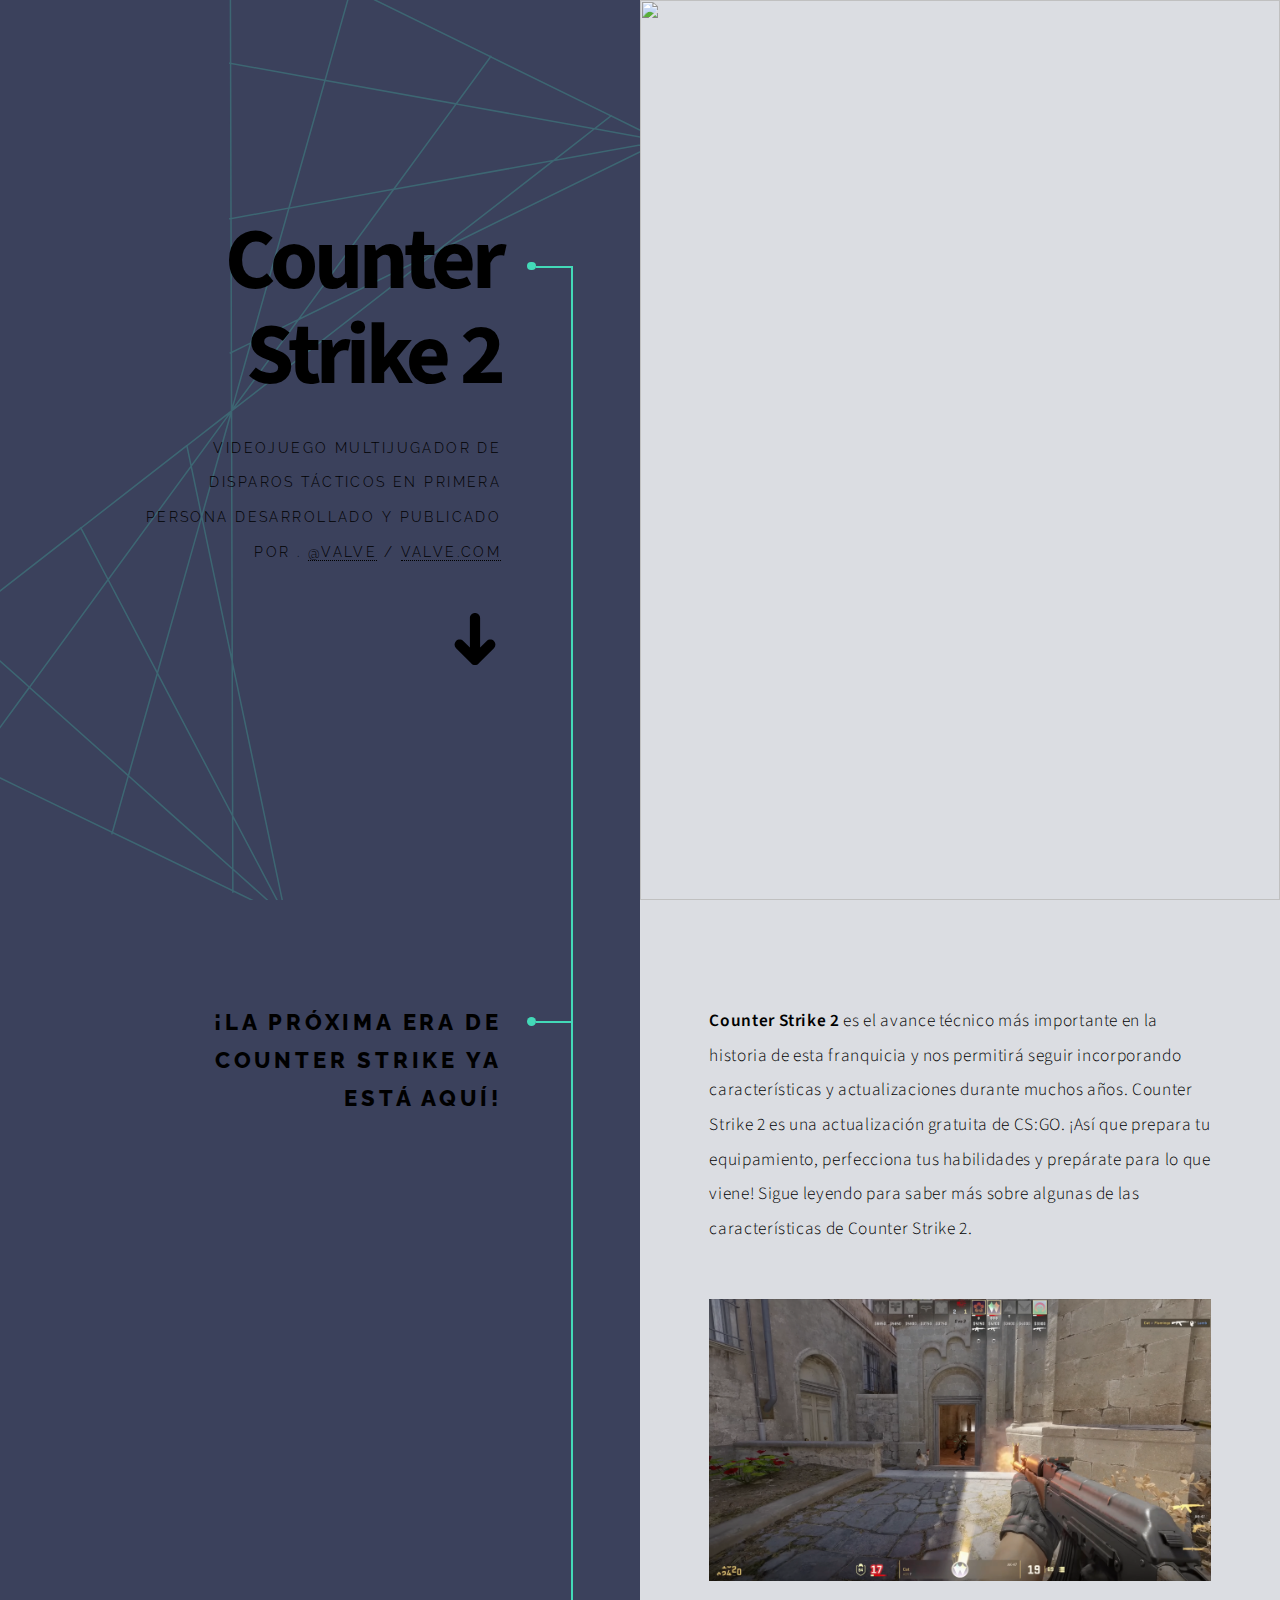
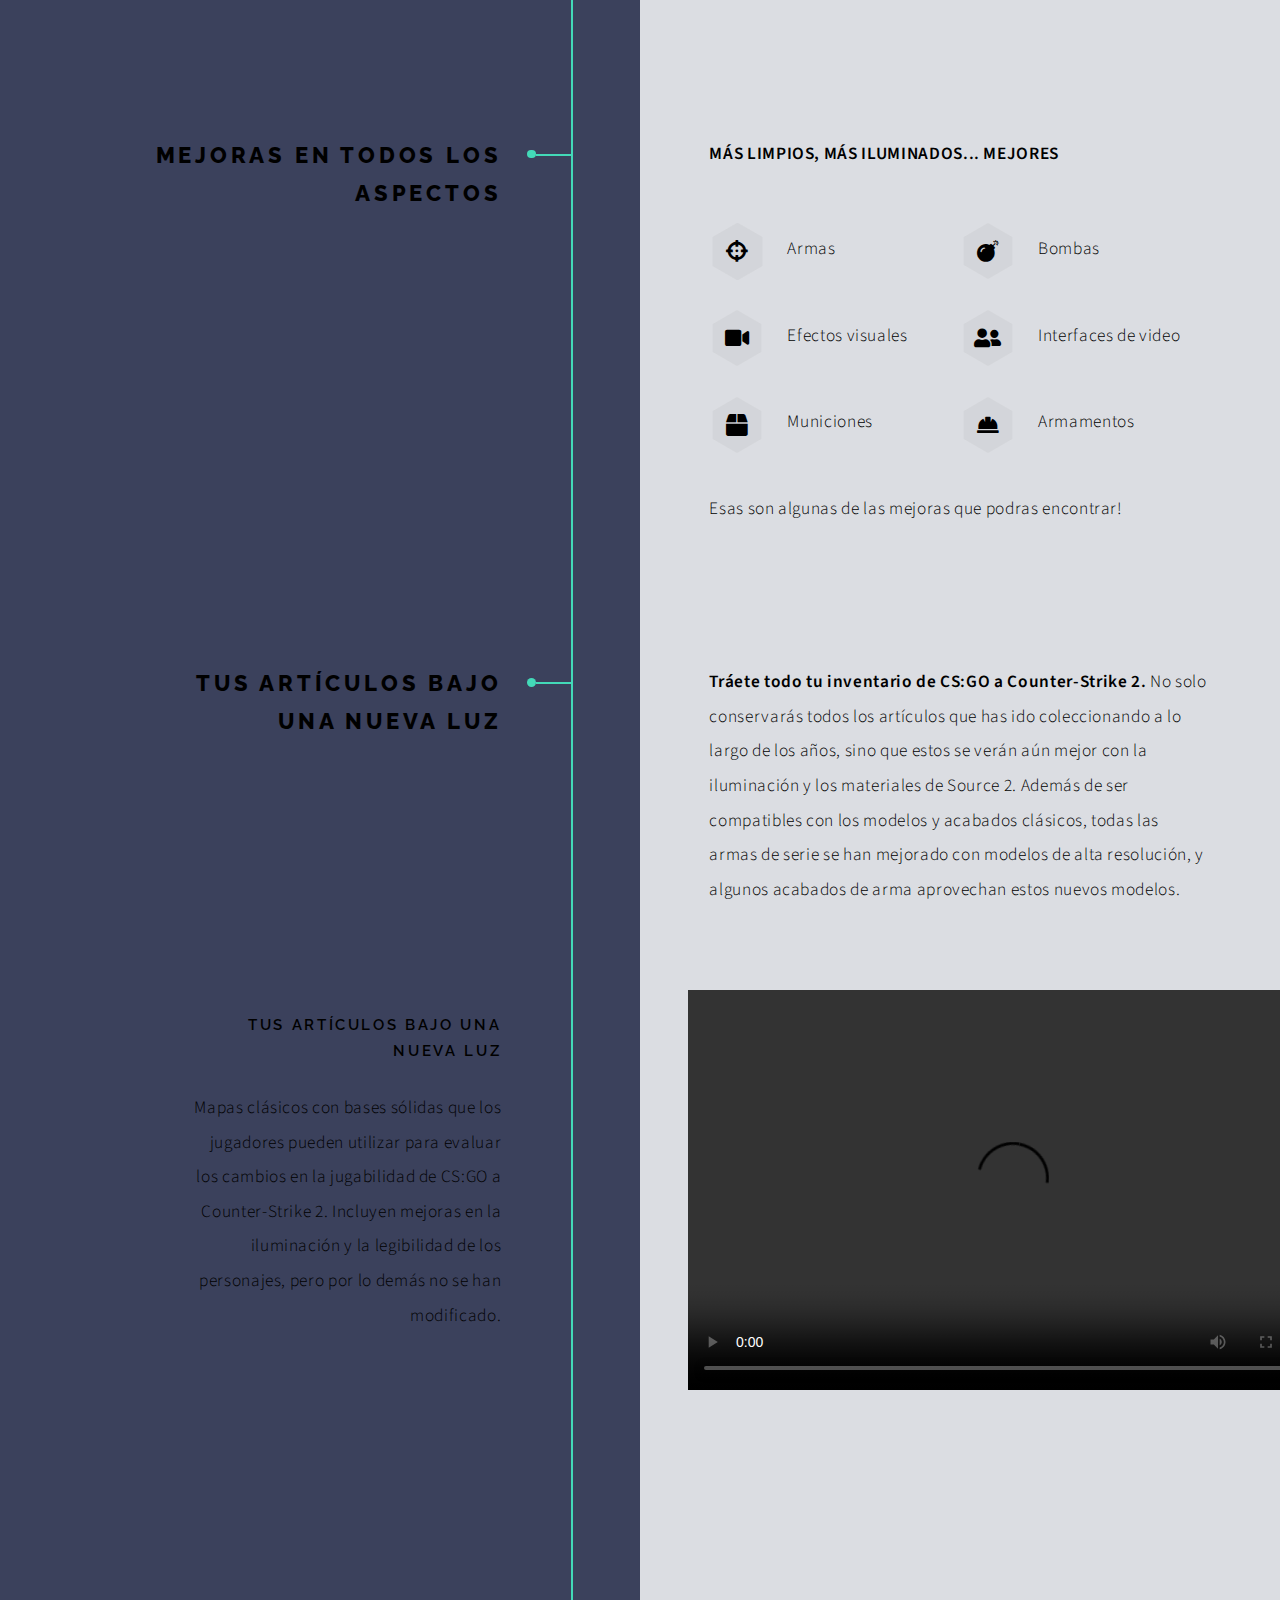
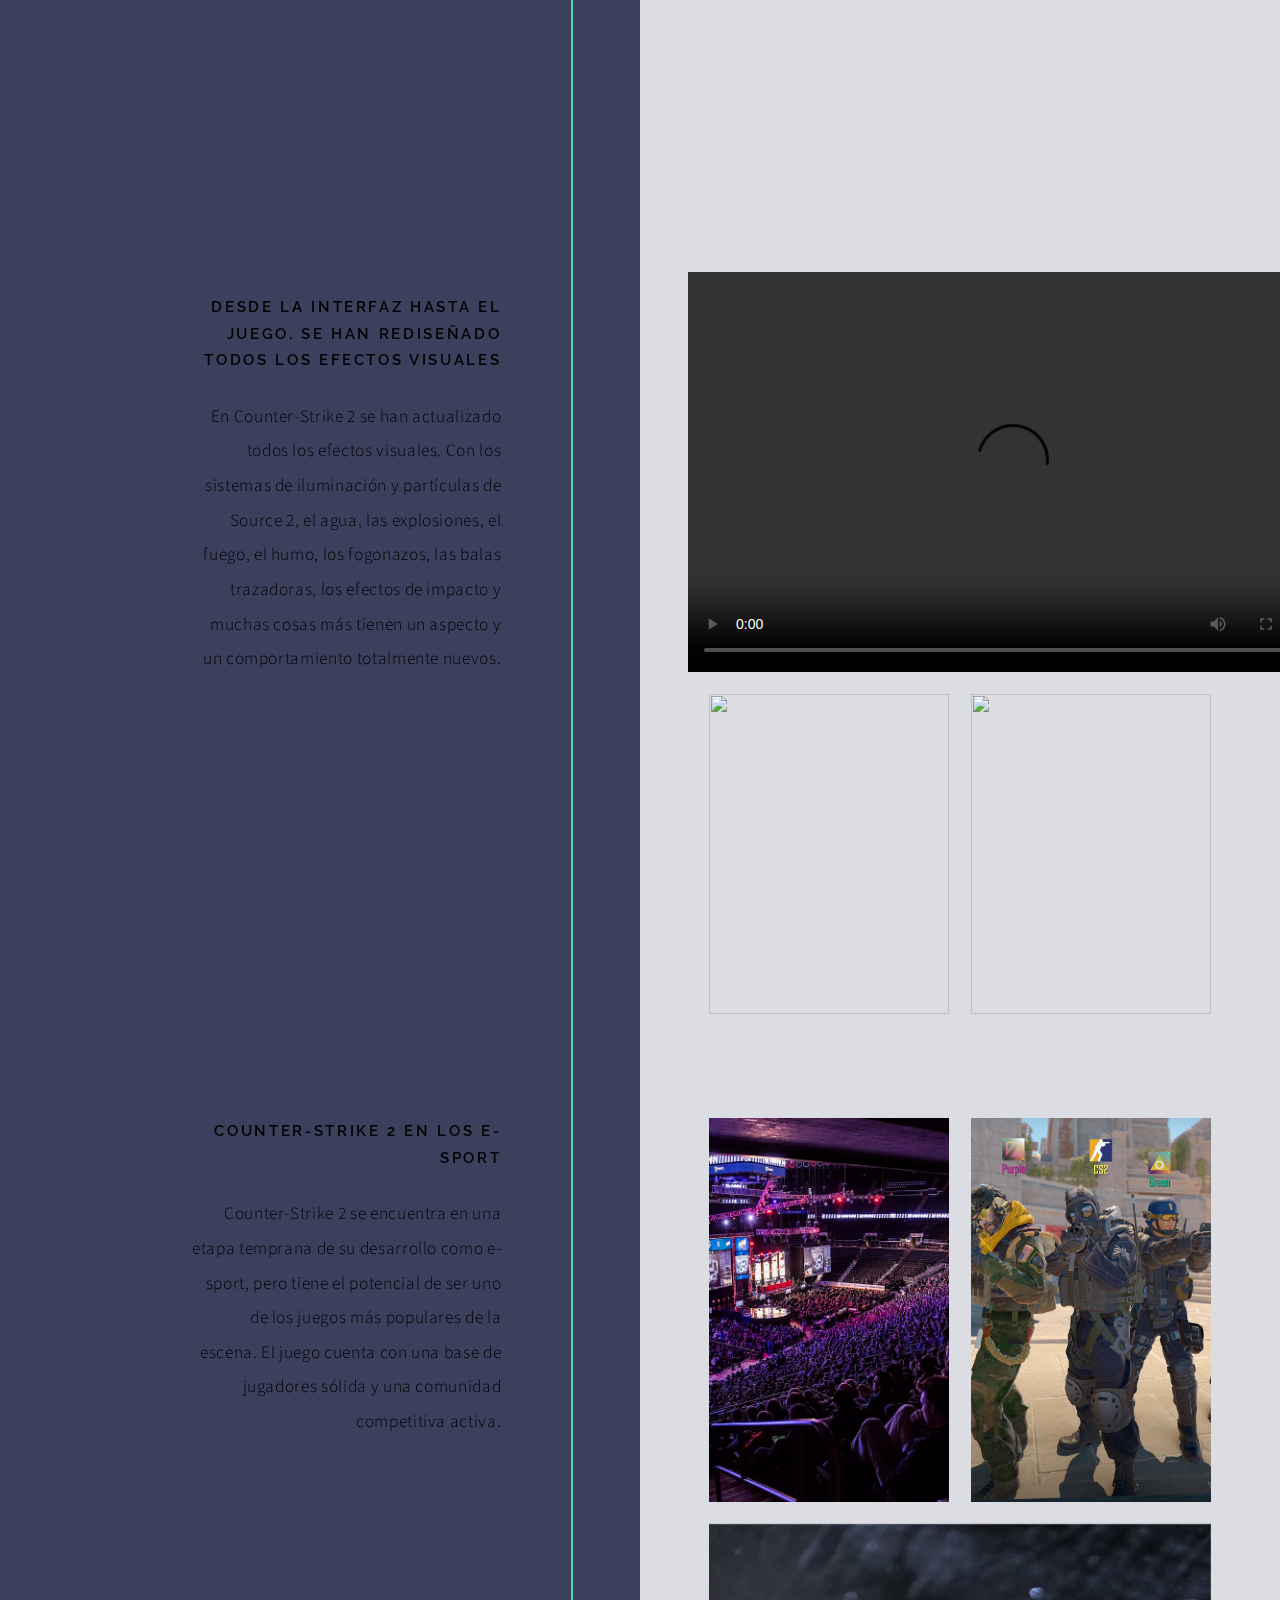
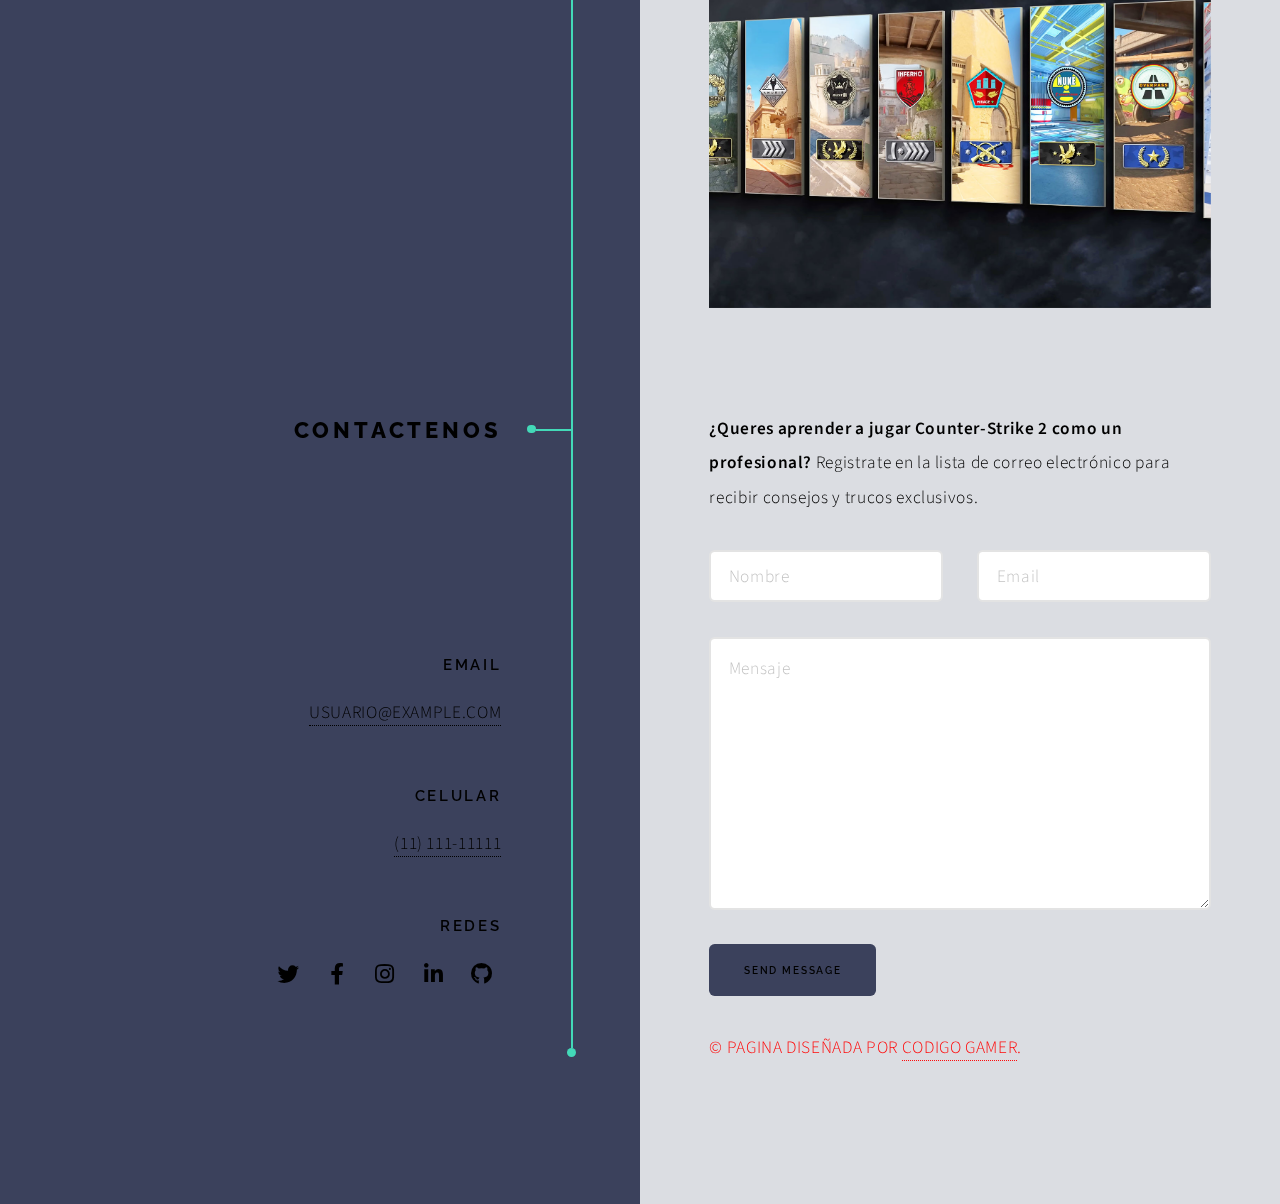
==== commit db18dd7c: "Add files via upload" ====
--- a/CS2.html
+++ b/CS2.html
@@ -7,7 +7,8 @@
 		<meta name="viewport" content="width=device-width, initial-scale=1, user-scalable=no" />
 		<meta name="description" content="" />
 		<meta name="keywords" content="" />
-		<link rel="stylesheet" href="/css/main.css" />
+		<link rel="stylesheet" href="assets/css/main.css" />
+		<link rel="shortcut icon" href="./imagenes/logo.jpg" type="image/x-icon">
 
 	</head>
 	<body class="is-preload">
@@ -184,4 +185,4 @@
 			<script src="assets/js/main.js"></script>
 
 	</body>
-</html>
+</html>--- a/assets/css/main.css
+++ b/assets/css/main.css
@@ -0,0 +1,3878 @@
+@import url(fontawesome-all.min.css);
+@import url("https://fonts.googleapis.com/css?family=Source+Sans+Pro:300,600,700,300i,600i,700i|Raleway:600,800");
+
+
+
+html, body, div, span, applet, object,
+iframe, h1, h2, h3, h4, h5, h6, p, blockquote,
+pre, a, abbr, acronym, address, big, cite,
+code, del, dfn, em, img, ins, kbd, q, s, samp,
+small, strike, strong, sub, sup, tt, var, b,
+u, i, center, dl, dt, dd, ol, ul, li, fieldset,
+form, label, legend, table, caption, tbody,
+tfoot, thead, tr, th, td, article, aside,
+canvas, details, embed, figure, figcaption,
+footer, header, hgroup, menu, nav, output, ruby,
+section, summary, time, mark, audio, video {
+	margin: 0;
+	padding: 0;
+	border: 0;
+	font-size: 100%;
+	font: inherit;
+	vertical-align: baseline;}
+
+article, aside, details, figcaption, figure,
+footer, header, hgroup, menu, nav, section {
+	display: block;}
+
+body {
+	line-height: 1;
+}
+
+ol, ul {
+	list-style: none;
+}
+
+blockquote, q {
+	quotes: none;
+}
+
+	blockquote:before, blockquote:after, q:before, q:after {
+		content: '';
+		content: none;
+	}
+
+table {
+	border-collapse: collapse;
+	border-spacing: 0;
+}
+
+body {
+	-webkit-text-size-adjust: none;
+}
+
+mark {
+	background-color: transparent;
+	color: inherit;
+}
+
+input::-moz-focus-inner {
+	border: 0;
+	padding: 0;
+}
+
+input, select, textarea {
+	-moz-appearance: none;
+	-webkit-appearance: none;
+	-ms-appearance: none;
+	appearance: none;
+}
+
+/* Basic */
+
+	@-ms-viewport {
+		width: device-width;
+	}
+
+	body {
+		-ms-overflow-style: scrollbar;
+	}
+
+	@media screen and (max-width: 480px) {
+
+		html, body {
+			min-width: 320px;
+		}
+
+	}
+
+	html {
+		box-sizing: border-box;
+	}
+
+	*, *:before, *:after {
+		box-sizing: inherit;
+	}
+
+	html {
+		overflow-x: hidden;
+	}
+
+	body {
+		background: #dbdde2;
+		overflow-x: hidden;
+	}
+
+		body.is-preload *, body.is-preload *:before, body.is-preload *:after {
+			-moz-animation: none !important;
+			-webkit-animation: none !important;
+			-ms-animation: none !important;
+			animation: none !important;
+			-moz-transition: none !important;
+			-webkit-transition: none !important;
+			-ms-transition: none !important;
+			transition: none !important;
+		}
+
+/* Typography */
+
+	html {
+		font-size: 18pt;
+	}
+
+		@media screen and (max-width: 1920px) {
+
+			html {
+				font-size: 13pt;
+			}
+
+		}
+
+		@media screen and (max-width: 1152px) {
+
+			html {
+				font-size: 14pt;
+			}
+
+		}
+
+		@media screen and (max-width: 736px) {
+
+			html {
+				font-size: 12pt;
+			}
+
+		}
+
+		@media screen and (max-width: 480px) {
+
+			html {
+				font-size: 11pt;
+			}
+
+		}
+
+	body {
+		background-color: #dbdde2;
+		color: #000000;
+	}
+
+	body, input, select, textarea {
+		color: #000000;
+		font-family: "Source Sans Pro", Helvetica, sans-serif;
+		font-size: 1rem;
+		font-weight: 300;
+		letter-spacing: 0.0375em;
+		line-height: 2;
+	}
+
+	a {
+		-moz-transition: border-bottom-color 0.25s ease-in-out;
+		-webkit-transition: border-bottom-color 0.25s ease-in-out;
+		-ms-transition: border-bottom-color 0.25s ease-in-out;
+		transition: border-bottom-color 0.25s ease-in-out;
+		text-decoration: none;
+		color: #000000;
+		border-bottom: dotted 1px;
+	}
+
+		a:hover {
+			text-decoration: none;
+			border-bottom-color: transparent;
+		}
+
+	strong, b {
+		font-weight: 600;
+		color: #000000;
+	}
+
+	em, i {
+		font-style: italic;
+	}
+
+	p {
+		margin: 0 0 2rem 0;
+	}
+
+	h1, h2, h3, h4, h5, h6 {
+		color: #000000;
+		font-family: "Raleway", Helvetica, sans-serif;
+		font-weight: 600;
+		letter-spacing: 0.175em;
+		line-height: 1.75;
+		margin: 0 0 1.5rem 0;
+		text-transform: uppercase;
+	}
+
+		h1 a, h2 a, h3 a, h4 a, h5 a, h6 a {
+			color: inherit;
+			text-decoration: none;
+		}
+
+	h1 {
+		font-family: "Source Sans Pro", Helvetica, sans-serif;
+		font-size: 5rem;
+		font-weight: 700;
+		letter-spacing: -0.05em;
+		line-height: 1.1;
+		margin: 0 0 1.5rem 0;
+		text-transform: none;
+	}
+
+	h2 {
+		font-size: 1.25rem;
+		font-weight: 800;
+		margin: 0 0 2rem 0;
+	}
+
+	h3 {
+		font-size: 0.875rem;
+	}
+
+	h4 {
+		font-size: 0.875rem;
+	}
+
+	h5 {
+		font-size: 0.75rem;
+	}
+
+	h6 {
+		font-size: 0.625rem;
+	}
+
+	@media screen and (max-width: 736px) {
+
+		h1 {
+			font-size: 4.5rem;
+			line-height: 1.1;
+		}
+
+		h2 {
+			font-size: 1.25rem;
+			line-height: 1.7;
+		}
+
+		h3 {
+			font-size: 0.9rem;
+		}
+
+		h4 {
+			font-size: 0.75rem;
+		}
+
+		h5 {
+			font-size: 0.675rem;
+		}
+
+	}
+
+	@media screen and (max-width: 360px) {
+
+		h1 {
+			font-size: 3.75rem;
+		}
+
+		h2 {
+			font-size: 1.125rem;
+		}
+
+		h3 {
+			font-size: 0.8rem;
+		}
+
+		h4 {
+			font-size: 0.675rem;
+		}
+
+		h5 {
+			font-size: 0.675rem;
+		}
+
+	}
+
+	sub {
+		font-size: 0.8rem;
+		position: relative;
+		top: 0.5rem;
+	}
+
+	sup {
+		font-size: 0.8rem;
+		position: relative;
+		top: -0.5rem;
+	}
+
+	blockquote {
+		border-left: solid 0.5rem rgba(144, 144, 144, 0.25);
+		font-style: italic;
+		margin: 0 0 2rem 0;
+		padding: 1rem 0 1rem 2rem;
+	}
+
+	code {
+		background: rgba(144, 144, 144, 0.1);
+		border-radius: 0.325rem;
+		font-family: "Courier New", monospace;
+		font-size: 0.9rem;
+		margin: 0 0.25rem;
+		padding: 0.25rem 0.65rem;
+	}
+
+	pre {
+		-webkit-overflow-scrolling: touch;
+		font-family: "Courier New", monospace;
+		font-size: 0.9rem;
+		margin: 0 0 2rem 0;
+		width: 100%;
+	}
+
+		pre code {
+			display: block;
+			line-height: 1.75;
+			padding: 1rem 1.5rem;
+			overflow-x: auto;
+		}
+
+	hr {
+		border: 0;
+		border-bottom: solid 2px rgba(144, 144, 144, 0.25);
+		margin: 3rem 0;
+	}
+
+		hr.major {
+			margin: 5rem 0;
+		}
+
+		@media screen and (max-width: 736px) {
+
+			hr.major {
+				margin: 3rem 0;
+			}
+
+		}
+
+/* Row */
+
+	.row {
+		display: flex;
+		flex-wrap: wrap;
+		box-sizing: border-box;
+		align-items: stretch;
+	}
+
+		.row > * {
+			box-sizing: border-box;
+		}
+
+		.row.gtr-uniform > * > :last-child {
+			margin-bottom: 0;
+		}
+
+		.row.aln-left {
+			justify-content: flex-start;
+		}
+
+		.row.aln-center {
+			justify-content: center;
+		}
+
+		.row.aln-right {
+			justify-content: flex-end;
+		}
+
+		.row.aln-top {
+			align-items: flex-start;
+		}
+
+		.row.aln-middle {
+			align-items: center;
+		}
+
+		.row.aln-bottom {
+			align-items: flex-end;
+		}
+
+		.row > .imp {
+			order: -1;
+		}
+
+		.row > .col-1 {
+			width: 8.33333%;
+		}
+
+		.row > .off-1 {
+			margin-left: 8.33333%;
+		}
+
+		.row > .col-2 {
+			width: 16.66667%;
+		}
+
+		.row > .off-2 {
+			margin-left: 16.66667%;
+		}
+
+		.row > .col-3 {
+			width: 25%;
+		}
+
+		.row > .off-3 {
+			margin-left: 25%;
+		}
+
+		.row > .col-4 {
+			width: 33.33333%;
+		}
+
+		.row > .off-4 {
+			margin-left: 33.33333%;
+		}
+
+		.row > .col-5 {
+			width: 41.66667%;
+		}
+
+		.row > .off-5 {
+			margin-left: 41.66667%;
+		}
+
+		.row > .col-6 {
+			width: 50%;
+		}
+
+		.row > .off-6 {
+			margin-left: 50%;
+		}
+
+		.row > .col-7 {
+			width: 58.33333%;
+		}
+
+		.row > .off-7 {
+			margin-left: 58.33333%;
+		}
+
+		.row > .col-8 {
+			width: 66.66667%;
+		}
+
+		.row > .off-8 {
+			margin-left: 66.66667%;
+		}
+
+		.row > .col-9 {
+			width: 75%;
+		}
+
+		.row > .off-9 {
+			margin-left: 75%;
+		}
+
+		.row > .col-10 {
+			width: 83.33333%;
+		}
+
+		.row > .off-10 {
+			margin-left: 83.33333%;
+		}
+
+		.row > .col-11 {
+			width: 91.66667%;
+		}
+
+		.row > .off-11 {
+			margin-left: 91.66667%;
+		}
+
+		.row > .col-12 {
+			width: 100%;
+		}
+
+		.row > .off-12 {
+			margin-left: 100%;
+		}
+
+		.row.gtr-0 {
+			margin-top: 0;
+			margin-left: 0rem;
+		}
+
+			.row.gtr-0 > * {
+				padding: 0 0 0 0rem;
+			}
+
+			.row.gtr-0.gtr-uniform {
+				margin-top: 0rem;
+			}
+
+				.row.gtr-0.gtr-uniform > * {
+					padding-top: 0rem;
+				}
+
+		.row.gtr-25 {
+			margin-top: 0;
+			margin-left: -0.5rem;
+		}
+
+			.row.gtr-25 > * {
+				padding: 0 0 0 0.5rem;
+			}
+
+			.row.gtr-25.gtr-uniform {
+				margin-top: -0.5rem;
+			}
+
+				.row.gtr-25.gtr-uniform > * {
+					padding-top: 0.5rem;
+				}
+
+		.row.gtr-50 {
+			margin-top: 0;
+			margin-left: -1rem;
+		}
+
+			.row.gtr-50 > * {
+				padding: 0 0 0 1rem;
+			}
+
+			.row.gtr-50.gtr-uniform {
+				margin-top: -1rem;
+			}
+
+				.row.gtr-50.gtr-uniform > * {
+					padding-top: 1rem;
+				}
+
+		.row {
+			margin-top: 0;
+			margin-left: -2rem;
+		}
+
+			.row > * {
+				padding: 0 0 0 2rem;
+			}
+
+			.row.gtr-uniform {
+				margin-top: -2rem;
+			}
+
+				.row.gtr-uniform > * {
+					padding-top: 2rem;
+				}
+
+		.row.gtr-150 {
+			margin-top: 0;
+			margin-left: -3rem;
+		}
+
+			.row.gtr-150 > * {
+				padding: 0 0 0 3rem;
+			}
+
+			.row.gtr-150.gtr-uniform {
+				margin-top: -3rem;
+			}
+
+				.row.gtr-150.gtr-uniform > * {
+					padding-top: 3rem;
+				}
+
+		.row.gtr-200 {
+			margin-top: 0;
+			margin-left: -4rem;
+		}
+
+			.row.gtr-200 > * {
+				padding: 0 0 0 4rem;
+			}
+
+			.row.gtr-200.gtr-uniform {
+				margin-top: -4rem;
+			}
+
+				.row.gtr-200.gtr-uniform > * {
+					padding-top: 4rem;
+				}
+
+		@media screen and (max-width: 1920px) {
+
+			.row {
+				display: flex;
+				flex-wrap: wrap;
+				box-sizing: border-box;
+				align-items: stretch;
+			}
+
+				.row > * {
+					box-sizing: border-box;
+				}
+
+				.row.gtr-uniform > * > :last-child {
+					margin-bottom: 0;
+				}
+
+				.row.aln-left {
+					justify-content: flex-start;
+				}
+
+				.row.aln-center {
+					justify-content: center;
+				}
+
+				.row.aln-right {
+					justify-content: flex-end;
+				}
+
+				.row.aln-top {
+					align-items: flex-start;
+				}
+
+				.row.aln-middle {
+					align-items: center;
+				}
+
+				.row.aln-bottom {
+					align-items: flex-end;
+				}
+
+				.row > .imp-xlarge {
+					order: -1;
+				}
+
+				.row > .col-1-xlarge {
+					width: 8.33333%;
+				}
+
+				.row > .off-1-xlarge {
+					margin-left: 8.33333%;
+				}
+
+				.row > .col-2-xlarge {
+					width: 16.66667%;
+				}
+
+				.row > .off-2-xlarge {
+					margin-left: 16.66667%;
+				}
+
+				.row > .col-3-xlarge {
+					width: 25%;
+				}
+
+				.row > .off-3-xlarge {
+					margin-left: 25%;
+				}
+
+				.row > .col-4-xlarge {
+					width: 33.33333%;
+				}
+
+				.row > .off-4-xlarge {
+					margin-left: 33.33333%;
+				}
+
+				.row > .col-5-xlarge {
+					width: 41.66667%;
+				}
+
+				.row > .off-5-xlarge {
+					margin-left: 41.66667%;
+				}
+
+				.row > .col-6-xlarge {
+					width: 50%;
+				}
+
+				.row > .off-6-xlarge {
+					margin-left: 50%;
+				}
+
+				.row > .col-7-xlarge {
+					width: 58.33333%;
+				}
+
+				.row > .off-7-xlarge {
+					margin-left: 58.33333%;
+				}
+
+				.row > .col-8-xlarge {
+					width: 66.66667%;
+				}
+
+				.row > .off-8-xlarge {
+					margin-left: 66.66667%;
+				}
+
+				.row > .col-9-xlarge {
+					width: 75%;
+				}
+
+				.row > .off-9-xlarge {
+					margin-left: 75%;
+				}
+
+				.row > .col-10-xlarge {
+					width: 83.33333%;
+				}
+
+				.row > .off-10-xlarge {
+					margin-left: 83.33333%;
+				}
+
+				.row > .col-11-xlarge {
+					width: 91.66667%;
+				}
+
+				.row > .off-11-xlarge {
+					margin-left: 91.66667%;
+				}
+
+				.row > .col-12-xlarge {
+					width: 100%;
+				}
+
+				.row > .off-12-xlarge {
+					margin-left: 100%;
+				}
+
+				.row.gtr-0 {
+					margin-top: 0;
+					margin-left: 0rem;
+				}
+
+					.row.gtr-0 > * {
+						padding: 0 0 0 0rem;
+					}
+
+					.row.gtr-0.gtr-uniform {
+						margin-top: 0rem;
+					}
+
+						.row.gtr-0.gtr-uniform > * {
+							padding-top: 0rem;
+						}
+
+				.row.gtr-25 {
+					margin-top: 0;
+					margin-left: -0.5rem;
+				}
+
+					.row.gtr-25 > * {
+						padding: 0 0 0 0.5rem;
+					}
+
+					.row.gtr-25.gtr-uniform {
+						margin-top: -0.5rem;
+					}
+
+						.row.gtr-25.gtr-uniform > * {
+							padding-top: 0.5rem;
+						}
+
+				.row.gtr-50 {
+					margin-top: 0;
+					margin-left: -1rem;
+				}
+
+					.row.gtr-50 > * {
+						padding: 0 0 0 1rem;
+					}
+
+					.row.gtr-50.gtr-uniform {
+						margin-top: -1rem;
+					}
+
+						.row.gtr-50.gtr-uniform > * {
+							padding-top: 1rem;
+						}
+
+				.row {
+					margin-top: 0;
+					margin-left: -2rem;
+				}
+
+					.row > * {
+						padding: 0 0 0 2rem;
+					}
+
+					.row.gtr-uniform {
+						margin-top: -2rem;
+					}
+
+						.row.gtr-uniform > * {
+							padding-top: 2rem;
+						}
+
+				.row.gtr-150 {
+					margin-top: 0;
+					margin-left: -3rem;
+				}
+
+					.row.gtr-150 > * {
+						padding: 0 0 0 3rem;
+					}
+
+					.row.gtr-150.gtr-uniform {
+						margin-top: -3rem;
+					}
+
+						.row.gtr-150.gtr-uniform > * {
+							padding-top: 3rem;
+						}
+
+				.row.gtr-200 {
+					margin-top: 0;
+					margin-left: -4rem;
+				}
+
+					.row.gtr-200 > * {
+						padding: 0 0 0 4rem;
+					}
+
+					.row.gtr-200.gtr-uniform {
+						margin-top: -4rem;
+					}
+
+						.row.gtr-200.gtr-uniform > * {
+							padding-top: 4rem;
+						}
+
+		}
+
+		@media screen and (max-width: 1280px) {
+
+			.row {
+				display: flex;
+				flex-wrap: wrap;
+				box-sizing: border-box;
+				align-items: stretch;
+			}
+
+				.row > * {
+					box-sizing: border-box;
+				}
+
+				.row.gtr-uniform > * > :last-child {
+					margin-bottom: 0;
+				}
+
+				.row.aln-left {
+					justify-content: flex-start;
+				}
+
+				.row.aln-center {
+					justify-content: center;
+				}
+
+				.row.aln-right {
+					justify-content: flex-end;
+				}
+
+				.row.aln-top {
+					align-items: flex-start;
+				}
+
+				.row.aln-middle {
+					align-items: center;
+				}
+
+				.row.aln-bottom {
+					align-items: flex-end;
+				}
+
+				.row > .imp-large {
+					order: -1;
+				}
+
+				.row > .col-1-large {
+					width: 8.33333%;
+				}
+
+				.row > .off-1-large {
+					margin-left: 8.33333%;
+				}
+
+				.row > .col-2-large {
+					width: 16.66667%;
+				}
+
+				.row > .off-2-large {
+					margin-left: 16.66667%;
+				}
+
+				.row > .col-3-large {
+					width: 25%;
+				}
+
+				.row > .off-3-large {
+					margin-left: 25%;
+				}
+
+				.row > .col-4-large {
+					width: 33.33333%;
+				}
+
+				.row > .off-4-large {
+					margin-left: 33.33333%;
+				}
+
+				.row > .col-5-large {
+					width: 41.66667%;
+				}
+
+				.row > .off-5-large {
+					margin-left: 41.66667%;
+				}
+
+				.row > .col-6-large {
+					width: 50%;
+				}
+
+				.row > .off-6-large {
+					margin-left: 50%;
+				}
+
+				.row > .col-7-large {
+					width: 58.33333%;
+				}
+
+				.row > .off-7-large {
+					margin-left: 58.33333%;
+				}
+
+				.row > .col-8-large {
+					width: 66.66667%;
+				}
+
+				.row > .off-8-large {
+					margin-left: 66.66667%;
+				}
+
+				.row > .col-9-large {
+					width: 75%;
+				}
+
+				.row > .off-9-large {
+					margin-left: 75%;
+				}
+
+				.row > .col-10-large {
+					width: 83.33333%;
+				}
+
+				.row > .off-10-large {
+					margin-left: 83.33333%;
+				}
+
+				.row > .col-11-large {
+					width: 91.66667%;
+				}
+
+				.row > .off-11-large {
+					margin-left: 91.66667%;
+				}
+
+				.row > .col-12-large {
+					width: 100%;
+				}
+
+				.row > .off-12-large {
+					margin-left: 100%;
+				}
+
+				.row.gtr-0 {
+					margin-top: 0;
+					margin-left: 0rem;
+				}
+
+					.row.gtr-0 > * {
+						padding: 0 0 0 0rem;
+					}
+
+					.row.gtr-0.gtr-uniform {
+						margin-top: 0rem;
+					}
+
+						.row.gtr-0.gtr-uniform > * {
+							padding-top: 0rem;
+						}
+
+				.row.gtr-25 {
+					margin-top: 0;
+					margin-left: -0.375rem;
+				}
+
+					.row.gtr-25 > * {
+						padding: 0 0 0 0.375rem;
+					}
+
+					.row.gtr-25.gtr-uniform {
+						margin-top: -0.375rem;
+					}
+
+						.row.gtr-25.gtr-uniform > * {
+							padding-top: 0.375rem;
+						}
+
+				.row.gtr-50 {
+					margin-top: 0;
+					margin-left: -0.75rem;
+				}
+
+					.row.gtr-50 > * {
+						padding: 0 0 0 0.75rem;
+					}
+
+					.row.gtr-50.gtr-uniform {
+						margin-top: -0.75rem;
+					}
+
+						.row.gtr-50.gtr-uniform > * {
+							padding-top: 0.75rem;
+						}
+
+				.row {
+					margin-top: 0;
+					margin-left: -1.5rem;
+				}
+
+					.row > * {
+						padding: 0 0 0 1.5rem;
+					}
+
+					.row.gtr-uniform {
+						margin-top: -1.5rem;
+					}
+
+						.row.gtr-uniform > * {
+							padding-top: 1.5rem;
+						}
+
+				.row.gtr-150 {
+					margin-top: 0;
+					margin-left: -2.25rem;
+				}
+
+					.row.gtr-150 > * {
+						padding: 0 0 0 2.25rem;
+					}
+
+					.row.gtr-150.gtr-uniform {
+						margin-top: -2.25rem;
+					}
+
+						.row.gtr-150.gtr-uniform > * {
+							padding-top: 2.25rem;
+						}
+
+				.row.gtr-200 {
+					margin-top: 0;
+					margin-left: -3rem;
+				}
+
+					.row.gtr-200 > * {
+						padding: 0 0 0 3rem;
+					}
+
+					.row.gtr-200.gtr-uniform {
+						margin-top: -3rem;
+					}
+
+						.row.gtr-200.gtr-uniform > * {
+							padding-top: 3rem;
+						}
+
+		}
+
+		@media screen and (max-width: 1152px) {
+
+			.row {
+				display: flex;
+				flex-wrap: wrap;
+				box-sizing: border-box;
+				align-items: stretch;
+			}
+
+				.row > * {
+					box-sizing: border-box;
+				}
+
+				.row.gtr-uniform > * > :last-child {
+					margin-bottom: 0;
+				}
+
+				.row.aln-left {
+					justify-content: flex-start;
+				}
+
+				.row.aln-center {
+					justify-content: center;
+				}
+
+				.row.aln-right {
+					justify-content: flex-end;
+				}
+
+				.row.aln-top {
+					align-items: flex-start;
+				}
+
+				.row.aln-middle {
+					align-items: center;
+				}
+
+				.row.aln-bottom {
+					align-items: flex-end;
+				}
+
+				.row > .imp-medium {
+					order: -1;
+				}
+
+				.row > .col-1-medium {
+					width: 8.33333%;
+				}
+
+				.row > .off-1-medium {
+					margin-left: 8.33333%;
+				}
+
+				.row > .col-2-medium {
+					width: 16.66667%;
+				}
+
+				.row > .off-2-medium {
+					margin-left: 16.66667%;
+				}
+
+				.row > .col-3-medium {
+					width: 25%;
+				}
+
+				.row > .off-3-medium {
+					margin-left: 25%;
+				}
+
+				.row > .col-4-medium {
+					width: 33.33333%;
+				}
+
+				.row > .off-4-medium {
+					margin-left: 33.33333%;
+				}
+
+				.row > .col-5-medium {
+					width: 41.66667%;
+				}
+
+				.row > .off-5-medium {
+					margin-left: 41.66667%;
+				}
+
+				.row > .col-6-medium {
+					width: 50%;
+				}
+
+				.row > .off-6-medium {
+					margin-left: 50%;
+				}
+
+				.row > .col-7-medium {
+					width: 58.33333%;
+				}
+
+				.row > .off-7-medium {
+					margin-left: 58.33333%;
+				}
+
+				.row > .col-8-medium {
+					width: 66.66667%;
+				}
+
+				.row > .off-8-medium {
+					margin-left: 66.66667%;
+				}
+
+				.row > .col-9-medium {
+					width: 75%;
+				}
+
+				.row > .off-9-medium {
+					margin-left: 75%;
+				}
+
+				.row > .col-10-medium {
+					width: 83.33333%;
+				}
+
+				.row > .off-10-medium {
+					margin-left: 83.33333%;
+				}
+
+				.row > .col-11-medium {
+					width: 91.66667%;
+				}
+
+				.row > .off-11-medium {
+					margin-left: 91.66667%;
+				}
+
+				.row > .col-12-medium {
+					width: 100%;
+				}
+
+				.row > .off-12-medium {
+					margin-left: 100%;
+				}
+
+				.row.gtr-0 {
+					margin-top: 0;
+					margin-left: 0rem;
+				}
+
+					.row.gtr-0 > * {
+						padding: 0 0 0 0rem;
+					}
+
+					.row.gtr-0.gtr-uniform {
+						margin-top: 0rem;
+					}
+
+						.row.gtr-0.gtr-uniform > * {
+							padding-top: 0rem;
+						}
+
+				.row.gtr-25 {
+					margin-top: 0;
+					margin-left: -0.375rem;
+				}
+
+					.row.gtr-25 > * {
+						padding: 0 0 0 0.375rem;
+					}
+
+					.row.gtr-25.gtr-uniform {
+						margin-top: -0.375rem;
+					}
+
+						.row.gtr-25.gtr-uniform > * {
+							padding-top: 0.375rem;
+						}
+
+				.row.gtr-50 {
+					margin-top: 0;
+					margin-left: -0.75rem;
+				}
+
+					.row.gtr-50 > * {
+						padding: 0 0 0 0.75rem;
+					}
+
+					.row.gtr-50.gtr-uniform {
+						margin-top: -0.75rem;
+					}
+
+						.row.gtr-50.gtr-uniform > * {
+							padding-top: 0.75rem;
+						}
+
+				.row {
+					margin-top: 0;
+					margin-left: -1.5rem;
+				}
+
+					.row > * {
+						padding: 0 0 0 1.5rem;
+					}
+
+					.row.gtr-uniform {
+						margin-top: -1.5rem;
+					}
+
+						.row.gtr-uniform > * {
+							padding-top: 1.5rem;
+						}
+
+				.row.gtr-150 {
+					margin-top: 0;
+					margin-left: -2.25rem;
+				}
+
+					.row.gtr-150 > * {
+						padding: 0 0 0 2.25rem;
+					}
+
+					.row.gtr-150.gtr-uniform {
+						margin-top: -2.25rem;
+					}
+
+						.row.gtr-150.gtr-uniform > * {
+							padding-top: 2.25rem;
+						}
+
+				.row.gtr-200 {
+					margin-top: 0;
+					margin-left: -3rem;
+				}
+
+					.row.gtr-200 > * {
+						padding: 0 0 0 3rem;
+					}
+
+					.row.gtr-200.gtr-uniform {
+						margin-top: -3rem;
+					}
+
+						.row.gtr-200.gtr-uniform > * {
+							padding-top: 3rem;
+						}
+
+		}
+
+		@media screen and (max-width: 736px) {
+
+			.row {
+				display: flex;
+				flex-wrap: wrap;
+				box-sizing: border-box;
+				align-items: stretch;
+			}
+
+				.row > * {
+					box-sizing: border-box;
+				}
+
+				.row.gtr-uniform > * > :last-child {
+					margin-bottom: 0;
+				}
+
+				.row.aln-left {
+					justify-content: flex-start;
+				}
+
+				.row.aln-center {
+					justify-content: center;
+				}
+
+				.row.aln-right {
+					justify-content: flex-end;
+				}
+
+				.row.aln-top {
+					align-items: flex-start;
+				}
+
+				.row.aln-middle {
+					align-items: center;
+				}
+
+				.row.aln-bottom {
+					align-items: flex-end;
+				}
+
+				.row > .imp-small {
+					order: -1;
+				}
+
+				.row > .col-1-small {
+					width: 8.33333%;
+				}
+
+				.row > .off-1-small {
+					margin-left: 8.33333%;
+				}
+
+				.row > .col-2-small {
+					width: 16.66667%;
+				}
+
+				.row > .off-2-small {
+					margin-left: 16.66667%;
+				}
+
+				.row > .col-3-small {
+					width: 25%;
+				}
+
+				.row > .off-3-small {
+					margin-left: 25%;
+				}
+
+				.row > .col-4-small {
+					width: 33.33333%;
+				}
+
+				.row > .off-4-small {
+					margin-left: 33.33333%;
+				}
+
+				.row > .col-5-small {
+					width: 41.66667%;
+				}
+
+				.row > .off-5-small {
+					margin-left: 41.66667%;
+				}
+
+				.row > .col-6-small {
+					width: 50%;
+				}
+
+				.row > .off-6-small {
+					margin-left: 50%;
+				}
+
+				.row > .col-7-small {
+					width: 58.33333%;
+				}
+
+				.row > .off-7-small {
+					margin-left: 58.33333%;
+				}
+
+				.row > .col-8-small {
+					width: 66.66667%;
+				}
+
+				.row > .off-8-small {
+					margin-left: 66.66667%;
+				}
+
+				.row > .col-9-small {
+					width: 75%;
+				}
+
+				.row > .off-9-small {
+					margin-left: 75%;
+				}
+
+				.row > .col-10-small {
+					width: 83.33333%;
+				}
+
+				.row > .off-10-small {
+					margin-left: 83.33333%;
+				}
+
+				.row > .col-11-small {
+					width: 91.66667%;
+				}
+
+				.row > .off-11-small {
+					margin-left: 91.66667%;
+				}
+
+				.row > .col-12-small {
+					width: 100%;
+				}
+
+				.row > .off-12-small {
+					margin-left: 100%;
+				}
+
+				.row.gtr-0 {
+					margin-top: 0;
+					margin-left: 0rem;
+				}
+
+					.row.gtr-0 > * {
+						padding: 0 0 0 0rem;
+					}
+
+					.row.gtr-0.gtr-uniform {
+						margin-top: 0rem;
+					}
+
+						.row.gtr-0.gtr-uniform > * {
+							padding-top: 0rem;
+						}
+
+				.row.gtr-25 {
+					margin-top: 0;
+					margin-left: -0.3125rem;
+				}
+
+					.row.gtr-25 > * {
+						padding: 0 0 0 0.3125rem;
+					}
+
+					.row.gtr-25.gtr-uniform {
+						margin-top: -0.3125rem;
+					}
+
+						.row.gtr-25.gtr-uniform > * {
+							padding-top: 0.3125rem;
+						}
+
+				.row.gtr-50 {
+					margin-top: 0;
+					margin-left: -0.625rem;
+				}
+
+					.row.gtr-50 > * {
+						padding: 0 0 0 0.625rem;
+					}
+
+					.row.gtr-50.gtr-uniform {
+						margin-top: -0.625rem;
+					}
+
+						.row.gtr-50.gtr-uniform > * {
+							padding-top: 0.625rem;
+						}
+
+				.row {
+					margin-top: 0;
+					margin-left: -1.25rem;
+				}
+
+					.row > * {
+						padding: 0 0 0 1.25rem;
+					}
+
+					.row.gtr-uniform {
+						margin-top: -1.25rem;
+					}
+
+						.row.gtr-uniform > * {
+							padding-top: 1.25rem;
+						}
+
+				.row.gtr-150 {
+					margin-top: 0;
+					margin-left: -1.875rem;
+				}
+
+					.row.gtr-150 > * {
+						padding: 0 0 0 1.875rem;
+					}
+
+					.row.gtr-150.gtr-uniform {
+						margin-top: -1.875rem;
+					}
+
+						.row.gtr-150.gtr-uniform > * {
+							padding-top: 1.875rem;
+						}
+
+				.row.gtr-200 {
+					margin-top: 0;
+					margin-left: -2.5rem;
+				}
+
+					.row.gtr-200 > * {
+						padding: 0 0 0 2.5rem;
+					}
+
+					.row.gtr-200.gtr-uniform {
+						margin-top: -2.5rem;
+					}
+
+						.row.gtr-200.gtr-uniform > * {
+							padding-top: 2.5rem;
+						}
+
+		}
+
+		@media screen and (max-width: 480px) {
+
+			.row {
+				display: flex;
+				flex-wrap: wrap;
+				box-sizing: border-box;
+				align-items: stretch;
+			}
+
+				.row > * {
+					box-sizing: border-box;
+				}
+
+				.row.gtr-uniform > * > :last-child {
+					margin-bottom: 0;
+				}
+
+				.row.aln-left {
+					justify-content: flex-start;
+				}
+
+				.row.aln-center {
+					justify-content: center;
+				}
+
+				.row.aln-right {
+					justify-content: flex-end;
+				}
+
+				.row.aln-top {
+					align-items: flex-start;
+				}
+
+				.row.aln-middle {
+					align-items: center;
+				}
+
+				.row.aln-bottom {
+					align-items: flex-end;
+				}
+
+				.row > .imp-xsmall {
+					order: -1;
+				}
+
+				.row > .col-1-xsmall {
+					width: 8.33333%;
+				}
+
+				.row > .off-1-xsmall {
+					margin-left: 8.33333%;
+				}
+
+				.row > .col-2-xsmall {
+					width: 16.66667%;
+				}
+
+				.row > .off-2-xsmall {
+					margin-left: 16.66667%;
+				}
+
+				.row > .col-3-xsmall {
+					width: 25%;
+				}
+
+				.row > .off-3-xsmall {
+					margin-left: 25%;
+				}
+
+				.row > .col-4-xsmall {
+					width: 33.33333%;
+				}
+
+				.row > .off-4-xsmall {
+					margin-left: 33.33333%;
+				}
+
+				.row > .col-5-xsmall {
+					width: 41.66667%;
+				}
+
+				.row > .off-5-xsmall {
+					margin-left: 41.66667%;
+				}
+
+				.row > .col-6-xsmall {
+					width: 50%;
+				}
+
+				.row > .off-6-xsmall {
+					margin-left: 50%;
+				}
+
+				.row > .col-7-xsmall {
+					width: 58.33333%;
+				}
+
+				.row > .off-7-xsmall {
+					margin-left: 58.33333%;
+				}
+
+				.row > .col-8-xsmall {
+					width: 66.66667%;
+				}
+
+				.row > .off-8-xsmall {
+					margin-left: 66.66667%;
+				}
+
+				.row > .col-9-xsmall {
+					width: 75%;
+				}
+
+				.row > .off-9-xsmall {
+					margin-left: 75%;
+				}
+
+				.row > .col-10-xsmall {
+					width: 83.33333%;
+				}
+
+				.row > .off-10-xsmall {
+					margin-left: 83.33333%;
+				}
+
+				.row > .col-11-xsmall {
+					width: 91.66667%;
+				}
+
+				.row > .off-11-xsmall {
+					margin-left: 91.66667%;
+				}
+
+				.row > .col-12-xsmall {
+					width: 100%;
+				}
+
+				.row > .off-12-xsmall {
+					margin-left: 100%;
+				}
+
+				.row.gtr-0 {
+					margin-top: 0;
+					margin-left: 0rem;
+				}
+
+					.row.gtr-0 > * {
+						padding: 0 0 0 0rem;
+					}
+
+					.row.gtr-0.gtr-uniform {
+						margin-top: 0rem;
+					}
+
+						.row.gtr-0.gtr-uniform > * {
+							padding-top: 0rem;
+						}
+
+				.row.gtr-25 {
+					margin-top: 0;
+					margin-left: -0.3125rem;
+				}
+
+					.row.gtr-25 > * {
+						padding: 0 0 0 0.3125rem;
+					}
+
+					.row.gtr-25.gtr-uniform {
+						margin-top: -0.3125rem;
+					}
+
+						.row.gtr-25.gtr-uniform > * {
+							padding-top: 0.3125rem;
+						}
+
+				.row.gtr-50 {
+					margin-top: 0;
+					margin-left: -0.625rem;
+				}
+
+					.row.gtr-50 > * {
+						padding: 0 0 0 0.625rem;
+					}
+
+					.row.gtr-50.gtr-uniform {
+						margin-top: -0.625rem;
+					}
+
+						.row.gtr-50.gtr-uniform > * {
+							padding-top: 0.625rem;
+						}
+
+				.row {
+					margin-top: 0;
+					margin-left: -1.25rem;
+				}
+
+					.row > * {
+						padding: 0 0 0 1.25rem;
+					}
+
+					.row.gtr-uniform {
+						margin-top: -1.25rem;
+					}
+
+						.row.gtr-uniform > * {
+							padding-top: 1.25rem;
+						}
+
+				.row.gtr-150 {
+					margin-top: 0;
+					margin-left: -1.875rem;
+				}
+
+					.row.gtr-150 > * {
+						padding: 0 0 0 1.875rem;
+					}
+
+					.row.gtr-150.gtr-uniform {
+						margin-top: -1.875rem;
+					}
+
+						.row.gtr-150.gtr-uniform > * {
+							padding-top: 1.875rem;
+						}
+
+				.row.gtr-200 {
+					margin-top: 0;
+					margin-left: -2.5rem;
+				}
+
+					.row.gtr-200 > * {
+						padding: 0 0 0 2.5rem;
+					}
+
+					.row.gtr-200.gtr-uniform {
+						margin-top: -2.5rem;
+					}
+
+						.row.gtr-200.gtr-uniform > * {
+							padding-top: 2.5rem;
+						}
+
+		}
+
+/* Box */
+
+	.box {
+		border: solid 2px rgba(144, 144, 144, 0.25);
+		border-radius: 0.325rem;
+		margin-bottom: 2rem;
+		padding: 1.5rem;
+	}
+
+		.box > :last-child {
+			margin-bottom: 0;
+		}
+
+		.box.alt {
+			border: 0;
+			border-radius: 0;
+			padding: 0;
+		}
+
+/* Button */
+
+	input[type="submit"],
+	input[type="reset"],
+	input[type="button"],
+	button,
+	.button {
+		-moz-appearance: none;
+		-webkit-appearance: none;
+		-ms-appearance: none;
+		appearance: none;
+		-moz-transition: background-color 0.25s ease-in-out, box-shadow 0.25s ease-in-out, color 0.25s ease-in-out;
+		-webkit-transition: background-color 0.25s ease-in-out, box-shadow 0.25s ease-in-out, color 0.25s ease-in-out;
+		-ms-transition: background-color 0.25s ease-in-out, box-shadow 0.25s ease-in-out, color 0.25s ease-in-out;
+		transition: background-color 0.25s ease-in-out, box-shadow 0.25s ease-in-out, color 0.25s ease-in-out;
+		background-color: transparent;
+		border-radius: 0.325rem;
+		border: 0;
+		box-shadow: inset 0 0 0 2px rgba(144, 144, 144, 0.25);
+		color: #000000 !important;
+		cursor: pointer;
+		display: inline-block;
+		font-family: "Raleway", Helvetica, sans-serif;
+		font-size: 0.6rem;
+		font-weight: 600;
+		height: 3rem;
+		letter-spacing: 0.175em;
+		line-height: 3rem;
+		padding: 0 2rem;
+		text-align: center;
+		text-decoration: none;
+		text-transform: uppercase;
+		white-space: nowrap;
+	}
+
+		input[type="submit"]:hover,
+		input[type="reset"]:hover,
+		input[type="button"]:hover,
+		button:hover,
+		.button:hover {
+			box-shadow: inset 0 0 0 2px #2ee4bb;
+			color: #2ee4bb !important;
+		}
+
+		input[type="submit"]:active,
+		input[type="reset"]:active,
+		input[type="button"]:active,
+		button:active,
+		.button:active {
+			background-color: rgba(73, 252, 212, 0.25);
+			box-shadow: inset 0 0 0 2px #2ee4bb;
+			color: #2ee4bb !important;
+		}
+
+		input[type="submit"].small,
+		input[type="reset"].small,
+		input[type="button"].small,
+		button.small,
+		.button.small {
+			font-size: 0.5rem;
+			height: 2.25rem;
+			line-height: 2.25rem;
+			padding: 0 1.25rem;
+		}
+
+		input[type="submit"].large,
+		input[type="reset"].large,
+		input[type="button"].large,
+		button.large,
+		.button.large {
+			font-size: 0.7rem;
+			height: 3.2625rem;
+			line-height: 3.2625rem;
+			padding: 0 3.25rem;
+		}
+
+		input[type="submit"].wide,
+		input[type="reset"].wide,
+		input[type="button"].wide,
+		button.wide,
+		.button.wide {
+			min-width: 13rem;
+		}
+
+		input[type="submit"].icon:before,
+		input[type="reset"].icon:before,
+		input[type="button"].icon:before,
+		button.icon:before,
+		.button.icon:before {
+			margin-right: 0.5rem;
+		}
+
+		input[type="submit"].fit,
+		input[type="reset"].fit,
+		input[type="button"].fit,
+		button.fit,
+		.button.fit {
+			width: 100%;
+		}
+
+		input[type="submit"].disabled, input[type="submit"]:disabled,
+		input[type="reset"].disabled,
+		input[type="reset"]:disabled,
+		input[type="button"].disabled,
+		input[type="button"]:disabled,
+		button.disabled,
+		button:disabled,
+		.button.disabled,
+		.button:disabled {
+			pointer-events: none;
+			opacity: 0.25;
+		}
+
+		input[type="submit"].primary,
+		input[type="reset"].primary,
+		input[type="button"].primary,
+		button.primary,
+		.button.primary {
+			background-color: #3b415c;
+			box-shadow: none;
+			color: #000000 !important;
+		}
+
+			input[type="submit"].primary:hover,
+			input[type="reset"].primary:hover,
+			input[type="button"].primary:hover,
+			button.primary:hover,
+			.button.primary:hover {
+				background-color: #93ffe7;
+			}
+
+			input[type="submit"].primary:active,
+			input[type="reset"].primary:active,
+			input[type="button"].primary:active,
+			button.primary:active,
+			.button.primary:active {
+				background-color: #44f2cb;
+			}
+
+		@media screen and (max-width: 736px) {
+
+			input[type="submit"],
+			input[type="reset"],
+			input[type="button"],
+			button,
+			.button {
+				font-size: 0.7rem;
+				height: 3.3rem;
+				line-height: 3.3rem;
+			}
+
+				input[type="submit"].large,
+				input[type="reset"].large,
+				input[type="button"].large,
+				button.large,
+				.button.large {
+					font-size: 0.8rem;
+					height: 3.75rem;
+					line-height: 3.75rem;
+				}
+
+				input[type="submit"].small,
+				input[type="reset"].small,
+				input[type="button"].small,
+				button.small,
+				.button.small {
+					font-size: 0.6rem;
+					height: 3rem;
+					line-height: 3rem;
+				}
+
+		}
+
+/* Form */
+
+	form {
+		margin: 0 0 2rem 0;
+	}
+
+		form > :last-child {
+			margin-bottom: 0;
+		}
+
+		form > .fields {
+			display: -moz-flex;
+			display: -webkit-flex;
+			display: -ms-flex;
+			display: flex;
+			-moz-flex-wrap: wrap;
+			-webkit-flex-wrap: wrap;
+			-ms-flex-wrap: wrap;
+			flex-wrap: wrap;
+			margin: -2rem 0 2rem -2rem;
+			width: calc(100% + 4rem);
+		}
+
+			form > .fields > .field {
+				-moz-flex-grow: 0;
+				-webkit-flex-grow: 0;
+				-ms-flex-grow: 0;
+				flex-grow: 0;
+				-moz-flex-shrink: 0;
+				-webkit-flex-shrink: 0;
+				-ms-flex-shrink: 0;
+				flex-shrink: 0;
+				padding: 2rem 0 0 2rem;
+				width: calc(100% - 2rem);
+			}
+
+				form > .fields > .field > :last-child {
+					margin-bottom: 0;
+				}
+
+				form > .fields > .field.half {
+					width: calc(50% - 1rem);
+				}
+
+				form > .fields > .field.third {
+					width: calc(100%/3 - 0.66667rem);
+				}
+
+				form > .fields > .field.quarter {
+					width: calc(25% - 0.5rem);
+				}
+
+		@media screen and (max-width: 480px) {
+
+			form > .fields {
+				margin: -1.5rem 0 2rem -1.5rem;
+				width: calc(100% + 3rem);
+			}
+
+				form > .fields > .field {
+					padding: 1.5rem 0 0 1.5rem;
+					width: calc(100% - 1.5rem);
+				}
+
+					form > .fields > .field.half {
+						width: calc(100% - 1.5rem);
+					}
+
+					form > .fields > .field.third {
+						width: calc(100% - 1.5rem);
+					}
+
+					form > .fields > .field.quarter {
+						width: calc(100% - 1.5rem);
+					}
+
+		}
+
+	input[type="text"],
+	input[type="password"],
+	input[type="email"],
+	input[type="tel"],
+	input[type="search"],
+	input[type="url"],
+	select,
+	textarea {
+		-moz-appearance: none;
+		-webkit-appearance: none;
+		-ms-appearance: none;
+		appearance: none;
+		border-radius: 0.325rem;
+		border: solid 2px rgba(144, 144, 144, 0.25);
+		color: inherit;
+		display: block;
+		outline: 0;
+		padding: 0 1rem;
+		text-decoration: none;
+		width: 100%;
+	}
+
+		input[type="text"]:invalid,
+		input[type="password"]:invalid,
+		input[type="email"]:invalid,
+		input[type="tel"]:invalid,
+		input[type="search"]:invalid,
+		input[type="url"]:invalid,
+		select:invalid,
+		textarea:invalid {
+			box-shadow: none;
+		}
+
+		input[type="text"]:focus,
+		input[type="password"]:focus,
+		input[type="email"]:focus,
+		input[type="tel"]:focus,
+		input[type="search"]:focus,
+		input[type="url"]:focus,
+		select:focus,
+		textarea:focus {
+			border-color: #2ee4bb;
+		}
+
+	label {
+		color: #000000;
+		display: block;
+		font-family: "Raleway", Helvetica, sans-serif;
+		font-size: 0.75rem;
+		font-weight: 600;
+		letter-spacing: 0.175em;
+		line-height: 1.75;
+		margin: 0 0 1rem 0;
+		text-transform: uppercase;
+	}
+
+	input[type="text"],
+	input[type="password"],
+	input[type="email"],
+	input[type="tel"],
+	input[type="search"],
+	input[type="url"] {
+		height: 3rem;
+	}
+
+	select {
+		background-image: url("data:image/svg+xml;charset=utf8,%3Csvg xmlns='http://www.w3.org/2000/svg' width='40' height='40' preserveAspectRatio='none' viewBox='0 0 40 40'%3E%3Cpath d='M9.4,12.3l10.4,10.4l10.4-10.4c0.2-0.2,0.5-0.4,0.9-0.4c0.3,0,0.6,0.1,0.9,0.4l3.3,3.3c0.2,0.2,0.4,0.5,0.4,0.9 c0,0.4-0.1,0.6-0.4,0.9L20.7,31.9c-0.2,0.2-0.5,0.4-0.9,0.4c-0.3,0-0.6-0.1-0.9-0.4L4.3,17.3c-0.2-0.2-0.4-0.5-0.4-0.9 c0-0.4,0.1-0.6,0.4-0.9l3.3-3.3c0.2-0.2,0.5-0.4,0.9-0.4S9.1,12.1,9.4,12.3z' fill='rgba(144, 144, 144, 0.25)' /%3E%3C/svg%3E");
+		background-position: calc(100% - 1rem) center;
+		background-repeat: no-repeat;
+		background-size: 1.25rem;
+		height: 3rem;
+		padding-right: 3rem;
+		text-overflow: ellipsis;
+	}
+
+		select option {
+			background-color: #ffffff;
+			color: #000000;
+		}
+
+		select:focus::-ms-value {
+			background-color: transparent;
+		}
+
+		select::-ms-expand {
+			display: none;
+		}
+
+	textarea {
+		padding: 0.75rem 1rem;
+	}
+
+	input[type="checkbox"],
+	input[type="radio"] {
+		-moz-appearance: none;
+		-webkit-appearance: none;
+		-ms-appearance: none;
+		appearance: none;
+		display: block;
+		float: left;
+		margin-right: -2rem;
+		opacity: 0;
+		width: 1rem;
+		z-index: -1;
+	}
+
+		input[type="checkbox"] + label,
+		input[type="radio"] + label {
+			text-decoration: none;
+			color: #000000;
+			cursor: pointer;
+			display: inline-block;
+			font-family: "Source Sans Pro", Helvetica, sans-serif;
+			font-size: 1rem;
+			font-weight: 300;
+			letter-spacing: 0.0375em;
+			padding-left: 2.675rem;
+			padding-right: 0.875rem;
+			position: relative;
+			text-transform: none;
+		}
+
+			input[type="checkbox"] + label:before,
+			input[type="radio"] + label:before {
+				-moz-osx-font-smoothing: grayscale;
+				-webkit-font-smoothing: antialiased;
+				display: inline-block;
+				font-style: normal;
+				font-variant: normal;
+				text-rendering: auto;
+				line-height: 1;
+				text-transform: none !important;
+				font-family: 'Font Awesome 5 Free';
+				font-weight: 900;
+			}
+
+			input[type="checkbox"] + label:before,
+			input[type="radio"] + label:before {
+				border-radius: 0.325rem;
+				border: solid 2px rgba(144, 144, 144, 0.25);
+				content: '';
+				display: inline-block;
+				font-size: 0.8rem;
+				height: 2.25rem;
+				left: 0;
+				line-height: 2.25rem;
+				position: absolute;
+				text-align: center;
+				top: -0.15rem;
+				width: 2.25rem;
+			}
+
+		input[type="checkbox"]:checked + label:before,
+		input[type="radio"]:checked + label:before {
+			content: '\f00c';
+			background-color: #3b415c;
+			border-color: #49fcd4;
+			color: #ffffff;
+		}
+
+		input[type="checkbox"]:focus + label:before,
+		input[type="radio"]:focus + label:before {
+			border-color: #3b415c;
+			box-shadow: 0 0 0 1px #49fcd4;
+		}
+
+	input[type="checkbox"] + label:before {
+		border-radius: 0.325rem;
+	}
+
+	input[type="radio"] + label:before {
+		border-radius: 100%;
+	}
+
+	::-webkit-input-placeholder {
+		opacity: 1.0;
+		color: rgba(0, 0, 0, 0.25) !important;
+	}
+
+	:-moz-placeholder {
+		opacity: 1.0;
+		color: rgba(0, 0, 0, 0.25) !important;
+	}
+
+	::-moz-placeholder {
+		opacity: 1.0;
+		color: rgba(0, 0, 0, 0.25) !important;
+	}
+
+	:-ms-input-placeholder {
+		opacity: 1.0;
+		color: rgba(0, 0, 0, 0.25) !important;
+	}
+
+	@media screen and (max-width: 736px) {
+
+		label {
+			font-size: 0.675rem;
+		}
+
+		input[type="checkbox"] + label,
+		input[type="radio"] + label {
+			font-size: 1rem;
+		}
+
+	}
+
+	@media screen and (max-width: 360px) {
+
+		label {
+			font-size: 0.675rem;
+		}
+
+		input[type="checkbox"] + label,
+		input[type="radio"] + label {
+			font-size: 1rem;
+		}
+
+	}
+
+/* Icon */
+
+	.icon {
+		text-decoration: none;
+		border-bottom: none;
+		position: relative;
+	}
+
+		.icon:before {
+			-moz-osx-font-smoothing: grayscale;
+			-webkit-font-smoothing: antialiased;
+			display: inline-block;
+			font-style: normal;
+			font-variant: normal;
+			text-rendering: auto;
+			line-height: 1;
+			text-transform: none !important;
+			font-family: 'Font Awesome 5 Free';
+			font-weight: 400;
+		}
+
+		.icon > .label {
+			display: none;
+		}
+
+		.icon.solid:before {
+			font-weight: 900;
+		}
+
+		.icon.brands:before {
+			font-family: 'Font Awesome 5 Brands';
+		}
+
+/* Image */
+
+	.image {
+		border: 0;
+		display: inline-block;
+		position: relative;
+	}
+
+		.image img {
+			display: block;
+		}
+
+		.image[data-position] img {
+			-moz-object-fit: cover;
+			-webkit-object-fit: cover;
+			-ms-object-fit: cover;
+			object-fit: cover;
+			display: block;
+			position: absolute;
+			top: 0;
+			left: 0;
+			width: 100%;
+			height: 100%;
+		}
+
+		.image[data-position="top left"] img {
+			-moz-object-position: top left;
+			-webkit-object-position: top left;
+			-ms-object-position: top left;
+			object-position: top left;
+		}
+
+		.image[data-position="top"] img {
+			-moz-object-position: top;
+			-webkit-object-position: top;
+			-ms-object-position: top;
+			object-position: top;
+		}
+
+		.image[data-position="top right"] img {
+			-moz-object-position: top right;
+			-webkit-object-position: top right;
+			-ms-object-position: top right;
+			object-position: top right;
+		}
+
+		.image[data-position="right"] img {
+			-moz-object-position: right;
+			-webkit-object-position: right;
+			-ms-object-position: right;
+			object-position: right;
+		}
+
+		.image[data-position="bottom right"] img {
+			-moz-object-position: bottom right;
+			-webkit-object-position: bottom right;
+			-ms-object-position: bottom right;
+			object-position: bottom right;
+		}
+
+		.image[data-position="bottom"] img {
+			-moz-object-position: bottom;
+			-webkit-object-position: bottom;
+			-ms-object-position: bottom;
+			object-position: bottom;
+		}
+
+		.image[data-position="bottom left"] img {
+			-moz-object-position: bottom left;
+			-webkit-object-position: bottom left;
+			-ms-object-position: bottom left;
+			object-position: bottom left;
+		}
+
+		.image[data-position="left"] img {
+			-moz-object-position: left;
+			-webkit-object-position: left;
+			-ms-object-position: left;
+			object-position: left;
+		}
+
+		.image[data-position="center"] img {
+			-moz-object-position: center;
+			-webkit-object-position: center;
+			-ms-object-position: center;
+			object-position: center;
+		}
+
+		.image[data-position="25% 25%"] img {
+			-moz-object-position: 25% 25%;
+			-webkit-object-position: 25% 25%;
+			-ms-object-position: 25% 25%;
+			object-position: 25% 25%;
+		}
+
+		.image[data-position="75% 25%"] img {
+			-moz-object-position: 75% 25%;
+			-webkit-object-position: 75% 25%;
+			-ms-object-position: 75% 25%;
+			object-position: 75% 25%;
+		}
+
+		.image[data-position="75% 75%"] img {
+			-moz-object-position: 75% 75%;
+			-webkit-object-position: 75% 75%;
+			-ms-object-position: 75% 75%;
+			object-position: 75% 75%;
+		}
+
+		.image[data-position="25% 75%"] img {
+			-moz-object-position: 25% 75%;
+			-webkit-object-position: 25% 75%;
+			-ms-object-position: 25% 75%;
+			object-position: 25% 75%;
+		}
+
+		.image.left, .image.right {
+			max-width: 40%;
+		}
+
+			.image.left img, .image.right img {
+				width: 100%;
+			}
+
+		.image.left {
+			float: left;
+			margin: 0 2rem 2rem 0;
+			top: 0.25rem;
+		}
+
+		.image.right {
+			float: right;
+			margin: 0 0 2rem 2rem;
+			top: 0.25rem;
+		}
+
+		.image.fit {
+			display: block;
+			margin: 0 0 2rem 0;
+			width: 100%;
+		}
+
+			.image.fit img {
+				width: 100%;
+			}
+
+		.image.main {
+			display: block;
+			margin: 3rem 0;
+			width: 100%;
+		}
+
+			.image.main img {
+				width: 100%;
+			}
+
+			.image.main:first-child {
+				margin-top: 0;
+			}
+
+		.image.fill {
+			height: 100%;
+			left: 0;
+			position: absolute;
+			top: 0;
+			width: 100%;
+		}
+
+			.image.fill img {
+				height: 100%;
+				left: 0;
+				position: absolute;
+				top: 0;
+				width: 100%;
+			}
+
+/* List */
+
+	ol {
+		list-style: decimal;
+		margin: 0 0 2rem 0;
+		padding-left: 1.25rem;
+	}
+
+		ol li {
+			padding-left: 0.25rem;
+		}
+
+	ul {
+		list-style: disc;
+		margin: 0 0 2rem 0;
+		padding-left: 1rem;
+	}
+
+		ul li {
+			padding-left: 0.325rem;
+		}
+
+		ul.alt {
+			list-style: none;
+			padding-left: 0;
+		}
+
+			ul.alt > li {
+				border-top: solid 1px rgba(144, 144, 144, 0.25);
+				padding: 0.75rem 0;
+			}
+
+				ul.alt > li:first-child {
+					border-top: 0;
+					padding-top: 0;
+				}
+
+				ul.alt > li:last-child {
+					padding-bottom: 0;
+				}
+
+		ul.items {
+			list-style: none;
+			padding-left: 0;
+		}
+
+			ul.items > li {
+				padding-left: 0;
+				margin: 0 0 3rem 0;
+			}
+
+				ul.items > li > h3 {
+					margin: 0 0 1rem 0;
+				}
+
+				ul.items > li > :last-child {
+					margin-bottom: 0;
+				}
+
+				ul.items > li:last-child {
+					margin-bottom: 0;
+				}
+
+		@media screen and (max-width: 736px) {
+
+			ul.items > li {
+				margin: 0 0 2rem 0;
+			}
+
+		}
+
+	dl {
+		margin: 0 0 2rem 0;
+	}
+
+		dl dt {
+			display: block;
+			font-weight: 600;
+			margin: 0 0 1rem 0;
+		}
+
+		dl dd {
+			margin-left: 1.5rem;
+		}
+
+/* Actions */
+
+	ul.actions {
+		display: -moz-flex;
+		display: -webkit-flex;
+		display: -ms-flex;
+		display: flex;
+		cursor: default;
+		list-style: none;
+		margin-left: -1rem;
+		padding-left: 0;
+	}
+
+		ul.actions li {
+			padding: 0 0 0 1rem;
+			vertical-align: middle;
+		}
+
+		ul.actions.special {
+			-moz-justify-content: center;
+			-webkit-justify-content: center;
+			-ms-justify-content: center;
+			justify-content: center;
+			width: 100%;
+			margin-left: 0;
+		}
+
+			ul.actions.special li:first-child {
+				padding-left: 0;
+			}
+
+		ul.actions.stacked {
+			-moz-flex-direction: column;
+			-webkit-flex-direction: column;
+			-ms-flex-direction: column;
+			flex-direction: column;
+			margin-left: 0;
+		}
+
+			ul.actions.stacked li {
+				padding: 1.3rem 0 0 0;
+			}
+
+				ul.actions.stacked li:first-child {
+					padding-top: 0;
+				}
+
+		ul.actions.fit {
+			width: calc(100% + 1rem);
+		}
+
+			ul.actions.fit li {
+				-moz-flex-grow: 1;
+				-webkit-flex-grow: 1;
+				-ms-flex-grow: 1;
+				flex-grow: 1;
+				-moz-flex-shrink: 1;
+				-webkit-flex-shrink: 1;
+				-ms-flex-shrink: 1;
+				flex-shrink: 1;
+				width: 100%;
+			}
+
+				ul.actions.fit li > * {
+					width: 100%;
+				}
+
+			ul.actions.fit.stacked {
+				width: 100%;
+			}
+
+		@media screen and (max-width: 480px) {
+
+			ul.actions:not(.fixed) {
+				-moz-flex-direction: column;
+				-webkit-flex-direction: column;
+				-ms-flex-direction: column;
+				flex-direction: column;
+				margin-left: 0;
+				width: 100% !important;
+			}
+
+				ul.actions:not(.fixed) li {
+					-moz-flex-grow: 1;
+					-webkit-flex-grow: 1;
+					-ms-flex-grow: 1;
+					flex-grow: 1;
+					-moz-flex-shrink: 1;
+					-webkit-flex-shrink: 1;
+					-ms-flex-shrink: 1;
+					flex-shrink: 1;
+					padding: 1rem 0 0 0;
+					text-align: center;
+					width: 100%;
+				}
+
+					ul.actions:not(.fixed) li > * {
+						width: 100%;
+					}
+
+					ul.actions:not(.fixed) li:first-child {
+						padding-top: 0;
+					}
+
+					ul.actions:not(.fixed) li input[type="submit"],
+					ul.actions:not(.fixed) li input[type="reset"],
+					ul.actions:not(.fixed) li input[type="button"],
+					ul.actions:not(.fixed) li button,
+					ul.actions:not(.fixed) li .button {
+						width: 100%;
+					}
+
+						ul.actions:not(.fixed) li input[type="submit"].icon:before,
+						ul.actions:not(.fixed) li input[type="reset"].icon:before,
+						ul.actions:not(.fixed) li input[type="button"].icon:before,
+						ul.actions:not(.fixed) li button.icon:before,
+						ul.actions:not(.fixed) li .button.icon:before {
+							margin-left: -0.5rem;
+						}
+
+		}
+
+/* Icons */
+
+	ul.icons {
+		cursor: default;
+		list-style: none;
+		padding-left: 0;
+	}
+
+		ul.icons li {
+			display: inline-block;
+		}
+
+			ul.icons li:last-child {
+				padding-right: 0;
+			}
+
+			ul.icons li .icon {
+				-moz-transition: background-color 0.25s ease-in-out;
+				-webkit-transition: background-color 0.25s ease-in-out;
+				-ms-transition: background-color 0.25s ease-in-out;
+				transition: background-color 0.25s ease-in-out;
+				width: 2.25rem;
+				height: 2.25rem;
+				text-align: center;
+				line-height: 2.25rem;
+				border-radius: 2.25rem;
+				display: inline-block;
+			}
+
+				ul.icons li .icon:before {
+					font-size: 1.25rem;
+				}
+
+				ul.icons li .icon:hover {
+					background-color: rgba(144, 144, 144, 0.1);
+				}
+
+/* Table */
+
+	.table-wrapper {
+		-webkit-overflow-scrolling: touch;
+		overflow-x: auto;
+	}
+
+	table {
+		margin: 0 0 2rem 0;
+		width: 100%;
+	}
+
+		table tbody tr {
+			border: solid 1px rgba(144, 144, 144, 0.25);
+			border-left: 0;
+			border-right: 0;
+		}
+
+			table tbody tr:nth-child(2n + 1) {
+				background-color: rgba(144, 144, 144, 0.1);
+			}
+
+		table td {
+			padding: 0.75rem 0.75rem;
+		}
+
+		table th {
+			color: #000000;
+			font-size: 0.9rem;
+			font-weight: 600;
+			padding: 0 0.75rem 0.75rem 0.75rem;
+			text-align: left;
+		}
+
+		table thead {
+			border-bottom: solid 2px rgba(144, 144, 144, 0.25);
+		}
+
+		table tfoot {
+			border-top: solid 2px rgba(144, 144, 144, 0.25);
+		}
+
+		table.alt {
+			border-collapse: separate;
+		}
+
+			table.alt tbody tr td {
+				border: solid 1px rgba(144, 144, 144, 0.25);
+				border-left-width: 0;
+				border-top-width: 0;
+			}
+
+				table.alt tbody tr td:first-child {
+					border-left-width: 1px;
+				}
+
+			table.alt tbody tr:first-child td {
+				border-top-width: 1px;
+			}
+
+			table.alt thead {
+				border-bottom: 0;
+			}
+
+			table.alt tfoot {
+				border-top: 0;
+			}
+
+/* Arrow */
+
+	a.arrow {
+		border-bottom: 0;
+		display: inline-block;
+		height: 4rem;
+		position: relative;
+		width: 6rem;
+	}
+
+		a.arrow .label {
+			display: none;
+		}
+
+		a.arrow:before {
+			background-image: url("data:image/svg+xml;charset=utf8,%3Csvg xmlns='http://www.w3.org/2000/svg' x='0px' y='0px' viewBox='0 0 512 512'%3E%3Cpath d='M442.53,346.28L293.65,495.16c-0.33,0.33-0.7,0.62-1.05,0.94c-9.16,9.77-22.15,15.9-36.6,15.9 c-14.44,0-27.43-6.13-36.59-15.88c-0.35-0.33-0.72-0.62-1.06-0.96L69.47,346.28c-19.62-19.62-19.62-51.44,0-71.05 c19.62-19.62,51.43-19.62,71.06,0l65.23,65.23V50.24C205.76,22.5,228.25,0,256,0s50.24,22.5,50.24,50.24v290.21l65.23-65.23 c19.62-19.62,51.43-19.62,71.05,0C462.15,294.84,462.15,326.66,442.53,346.28z' fill='%23000000' /%3E%3C/svg%3E");
+			background-position: center;
+			background-repeat: no-repeat;
+			background-size: contain;
+			content: '';
+			display: inline-block;
+			height: 100%;
+			position: relative;
+			width: 3rem;
+		}
+
+/* Gallery */
+
+	@-moz-keyframes gallery-modal-spinner {
+		0% {
+			-moz-transform: rotate(0deg);
+			-webkit-transform: rotate(0deg);
+			-ms-transform: rotate(0deg);
+			transform: rotate(0deg);
+		}
+
+		100% {
+			-moz-transform: rotate(360deg);
+			-webkit-transform: rotate(360deg);
+			-ms-transform: rotate(360deg);
+			transform: rotate(360deg);
+		}
+	}
+
+	@-webkit-keyframes gallery-modal-spinner {
+		0% {
+			-moz-transform: rotate(0deg);
+			-webkit-transform: rotate(0deg);
+			-ms-transform: rotate(0deg);
+			transform: rotate(0deg);
+		}
+
+		100% {
+			-moz-transform: rotate(360deg);
+			-webkit-transform: rotate(360deg);
+			-ms-transform: rotate(360deg);
+			transform: rotate(360deg);
+		}
+	}
+
+	@-ms-keyframes gallery-modal-spinner {
+		0% {
+			-moz-transform: rotate(0deg);
+			-webkit-transform: rotate(0deg);
+			-ms-transform: rotate(0deg);
+			transform: rotate(0deg);
+		}
+
+		100% {
+			-moz-transform: rotate(360deg);
+			-webkit-transform: rotate(360deg);
+			-ms-transform: rotate(360deg);
+			transform: rotate(360deg);
+		}
+	}
+
+	@keyframes gallery-modal-spinner {
+		0% {
+			-moz-transform: rotate(0deg);
+			-webkit-transform: rotate(0deg);
+			-ms-transform: rotate(0deg);
+			transform: rotate(0deg);
+		}
+
+		100% {
+			-moz-transform: rotate(360deg);
+			-webkit-transform: rotate(360deg);
+			-ms-transform: rotate(360deg);
+			transform: rotate(360deg);
+		}
+	}
+
+	.gallery {
+		display: flex;
+		flex-wrap: wrap;
+		margin: -1.25rem 0 0 -1.25rem;
+		width: calc(100% + 1.25rem);
+	}
+
+		.gallery a {
+			border-bottom: 0;
+			display: block;
+			margin: 1.25rem 0 0 1.25rem;
+			outline: 0;
+			position: relative;
+			width: calc(50% - 1.25rem);
+		}
+
+			.gallery a img {
+				display: block;
+				height: 25vw;
+				min-height: 18rem;
+				object-fit: cover;
+				object-position: center;
+				width: 100%;
+			}
+
+			.gallery a.landscape {
+				width: 100%;
+			}
+
+				.gallery a.landscape img {
+					height: 30vw;
+				}
+
+			.gallery a.portrait img {
+				height: 30vw;
+			}
+
+		.gallery .modal {
+			display: -moz-flex;
+			display: -webkit-flex;
+			display: -ms-flex;
+			display: flex;
+			-moz-align-items: center;
+			-webkit-align-items: center;
+			-ms-align-items: center;
+			align-items: center;
+			-moz-justify-content: center;
+			-webkit-justify-content: center;
+			-ms-justify-content: center;
+			justify-content: center;
+			pointer-events: none;
+			-moz-user-select: none;
+			-webkit-user-select: none;
+			-ms-user-select: none;
+			user-select: none;
+			-moz-transition: opacity 0.5s ease, visibility 0.5s, z-index 0.5s;
+			-webkit-transition: opacity 0.5s ease, visibility 0.5s, z-index 0.5s;
+			-ms-transition: opacity 0.5s ease, visibility 0.5s, z-index 0.5s;
+			transition: opacity 0.5s ease, visibility 0.5s, z-index 0.5s;
+			-webkit-tap-highlight-color: rgba(0, 0, 0, 0);
+			background-color: rgba(255, 255, 255, 0.875);
+			height: 100%;
+			left: 0;
+			opacity: 0;
+			outline: 0;
+			position: fixed;
+			top: 0;
+			visibility: none;
+			width: 100%;
+			z-index: 0;
+		}
+
+			.gallery .modal:before {
+				-moz-animation: gallery-modal-spinner 1s infinite linear;
+				-webkit-animation: gallery-modal-spinner 1s infinite linear;
+				-ms-animation: gallery-modal-spinner 1s infinite linear;
+				animation: gallery-modal-spinner 1s infinite linear;
+				-moz-transition: opacity 0.25s ease;
+				-webkit-transition: opacity 0.25s ease;
+				-ms-transition: opacity 0.25s ease;
+				transition: opacity 0.25s ease;
+				-moz-transition-delay: 0.5s;
+				-webkit-transition-delay: 0.5s;
+				-ms-transition-delay: 0.5s;
+				transition-delay: 0.5s;
+				background-image: url("data:image/svg+xml;charset=utf8,%3Csvg xmlns='http://www.w3.org/2000/svg' xmlns:xlink='http://www.w3.org/1999/xlink' width='96px' height='96px' viewBox='0 0 96 96' zoomAndPan='disable'%3E%3Cstyle%3Ecircle %7Bfill: transparent%3B stroke: %23000000%3B stroke-width: 2px%3B %7D%3C/style%3E%3Cdefs%3E%3CclipPath id='corner'%3E%3Cpolygon points='0,0 48,0 48,48 96,48 96,96 0,96' /%3E%3C/clipPath%3E%3C/defs%3E%3Cg clip-path='url(%23corner)'%3E%3Ccircle cx='48' cy='48' r='32'/%3E%3C/g%3E%3C/svg%3E");
+				background-position: center;
+				background-repeat: no-repeat;
+				background-size: 4rem;
+				content: '';
+				display: block;
+				height: 4rem;
+				left: 50%;
+				margin: -2rem 0 0 -2rem;
+				opacity: 0;
+				position: absolute;
+				top: 50%;
+				width: 4rem;
+			}
+
+			.gallery .modal:after {
+				background-image: url("data:image/svg+xml;charset=utf8,%3Csvg xmlns='http://www.w3.org/2000/svg' xmlns:xlink='http://www.w3.org/1999/xlink' width='64px' height='64px' viewBox='0 0 64 64' zoomAndPan='disable'%3E%3Cstyle%3Eline %7Bstroke: %23000000%3Bstroke-width: 2px%3B%7D%3C/style%3E%3Cline x1='20' y1='20' x2='44' y2='44' /%3E%3Cline x1='20' y1='44' x2='44' y2='20' /%3E%3C/svg%3E");
+				background-position: center;
+				background-repeat: no-repeat;
+				background-size: 3rem;
+				content: '';
+				cursor: pointer;
+				display: block;
+				height: 4rem;
+				position: absolute;
+				right: 0.5rem;
+				top: 0.5rem;
+				width: 4rem;
+			}
+
+			.gallery .modal .inner {
+				-moz-transform: translateY(0.75rem);
+				-webkit-transform: translateY(0.75rem);
+				-ms-transform: translateY(0.75rem);
+				transform: translateY(0.75rem);
+				-moz-transition: opacity 0.25s ease, -moz-transform 0.25s ease;
+				-webkit-transition: opacity 0.25s ease, -webkit-transform 0.25s ease;
+				-ms-transition: opacity 0.25s ease, -ms-transform 0.25s ease;
+				transition: opacity 0.25s ease, transform 0.25s ease;
+				opacity: 0;
+			}
+
+				.gallery .modal .inner img {
+					box-shadow: 0 1rem 3rem 0 rgba(0, 0, 0, 0.35);
+					display: block;
+					max-height: 90vh;
+					max-width: 90vw;
+				}
+
+			.gallery .modal.visible {
+				pointer-events: auto;
+				opacity: 1;
+				visibility: visible;
+				z-index: 11000;
+			}
+
+				.gallery .modal.visible:before {
+					opacity: 1;
+				}
+
+			.gallery .modal.loaded .inner {
+				-moz-transform: translateY(0);
+				-webkit-transform: translateY(0);
+				-ms-transform: translateY(0);
+				transform: translateY(0);
+				-moz-transition: opacity 0.5s ease, -moz-transform 0.5s ease;
+				-webkit-transition: opacity 0.5s ease, -webkit-transform 0.5s ease;
+				-ms-transition: opacity 0.5s ease, -ms-transform 0.5s ease;
+				transition: opacity 0.5s ease, transform 0.5s ease;
+				opacity: 1;
+			}
+
+			.gallery .modal.loaded:before {
+				-moz-transition-delay: 0s;
+				-webkit-transition-delay: 0s;
+				-ms-transition-delay: 0s;
+				transition-delay: 0s;
+				opacity: 0;
+			}
+
+		@media screen and (max-width: 1152px) {
+
+			.gallery a img {
+				height: 20rem;
+			}
+
+			.gallery a.landscape img {
+				height: 25rem;
+			}
+
+			.gallery a.portrait img {
+				height: 25rem;
+			}
+
+			.gallery .modal .inner img {
+				max-width: 100vw;
+			}
+
+		}
+
+		@media screen and (max-width: 736px) {
+
+			.gallery {
+				margin: -0.625rem 0 0 -0.625rem;
+				width: calc(100% + 0.625rem);
+			}
+
+				.gallery a {
+					margin: 0.625rem 0 0 0.625rem;
+					width: calc(50% - 0.625rem);
+				}
+
+					.gallery a img {
+						height: 20rem;
+					}
+
+					.gallery a.landscape img {
+						height: 20rem;
+					}
+
+					.gallery a.portrait img {
+						height: 30rem;
+					}
+
+		}
+
+		@media screen and (max-width: 480px) {
+
+			.gallery a img {
+				height: 12rem;
+				min-height: 0;
+			}
+
+			.gallery a.landscape img {
+				height: 12rem;
+			}
+
+			.gallery a.portrait img {
+				height: 14rem;
+			}
+
+		}
+
+/* Feature Icons */
+
+	ul.feature-icons {
+		display: flex;
+		flex-wrap: wrap;
+		list-style: none;
+		margin: 3rem 0;
+		padding-left: 0;
+	}
+
+		ul.feature-icons:first-child {
+			margin-top: 0;
+		}
+
+		ul.feature-icons li {
+			margin: 2.5rem 0 0 0;
+			padding: 0.5rem 0 0 4.5rem;
+			position: relative;
+			width: 50%;
+		}
+
+			ul.feature-icons li:before {
+				background-image: url("data:image/svg+xml;charset=utf8,%3Csvg xmlns='http://www.w3.org/2000/svg' x='0px' y='0px' viewBox='0 0 512 512'%3E%3Cpath d='M256,0l221.7,128v256L256,512L34.3,384V128L256,0z' fill='rgba(144, 144, 144, 0.1)' /%3E%3C/svg%3E");
+				background-position: center;
+				background-repeat: no-repeat;
+				background-size: contain;
+				color: #000000;
+				display: block;
+				font-size: 1.25rem;
+				height: 3.25rem;
+				left: 0;
+				line-height: 3.25rem;
+				position: absolute;
+				text-align: center;
+				top: 0;
+				width: 3.25rem;
+			}
+
+			ul.feature-icons li:nth-child(1), ul.feature-icons li:nth-child(2) {
+				margin-top: 0;
+			}
+
+		@media screen and (max-width: 736px) {
+
+			ul.feature-icons {
+				margin: 0 0 3rem 0;
+			}
+
+				ul.feature-icons li {
+					width: 100%;
+				}
+
+					ul.feature-icons li:nth-child(2) {
+						margin-top: 2rem;
+					}
+
+		}
+
+/* Wrapper */
+
+	#wrapper {
+		position: relative;
+		width: 100vw;
+		padding: 0 0 10rem 0;
+	}
+
+		#wrapper:before {
+			background-attachment: fixed;
+			background-color: #3b415c;
+			background-image: url("data:image/svg+xml;charset=utf8,%3Csvg xmlns='http://www.w3.org/2000/svg' viewBox='0 0 920 1750' x='0px' y='0px'%3E %3Cpath style='fill: rgba(67, 217, 184, 0.25)' d='M889.72,1137.55l-2.91-0.75l-364.39,282.94l-0.7-0.9l-0.51,0.11l-94.77-451.5l-32.51-15.75l-16.73-8.11l0,0.68 l-1.46,0l0-1.39l-1.89-0.92l-112.41-54.47l-0.29,1.03l-1.41-0.37l0.37-1.31l-34.14-16.54l-98.56-47.76l-0.59,0.81l-1.16-0.88 l0.42-0.57L11.43,766.33l-0.25,0.2l-0.9-1.15l102.87-79.98l0.08-0.1l0.02,0.02l116.68-90.72l-0.18-0.34l1.3-0.66l0.05,0.09 l100.5-78.14l-0.07-0.32l0.65-0.14l42.3-32.89l-0.15-54.54l-0.59,0.29l-0.64-1.31l1.23-0.6l-0.01-4.54l-0.33-122.47l-0.99,0.18 l-0.28-1.43l1.27-0.23l-0.4-147.49l-0.87-0.16l0.28-1.43l0.58,0.1l-0.35-127.48l-0.13-0.06l0.64-1.31L489.97,76.8l0.73,0.19 l-0.04,0.14l132.63,65.11l0.33-0.45l1.16,0.88l-0.16,0.22l114.21,56.07l0.45-0.35l0.72,0.93l47.89,23.51l2.76-1.36l0.56,4.61 l-3.32-1.63L571.52,330.88L375.95,482.93l0.66,239.95l51.12,243.57l222.53,107.83l236.23,60.93l2.27-1.77 M375.8,425.34l17.25-8.47 l36.13-127.75l-53.73,9.66L375.8,425.34z M551,241.05l38.19-52.2l-123.83-22.27l-34.13,120.68l98.99-17.81L551,241.05z M532.3,269.09l151.34-27.22l37.63-29.25l-130.48-23.47L532.3,269.09z M303.38,733.9l-2.36-4.48l-44.18-83.78L182.5,747.25 l40.78,36.46l52.69,47.11L303.38,733.9z M277.18,831.91l56.95,50.93L375.69,920l-0.13-49.23l-71.19-135L277.18,831.91z M303.96,731.86l41.93-148.25l-9.74-46.39L257.8,644.33L303.96,731.86z M304.94,733.73l9.55,18.12l61.05,115.78l-0.39-144.6 l-16.9-80.53l-11.71-55.81L304.94,733.73z M375.21,211.79l0.23,85.51l54.17-9.74l34.29-121.23l-88.87-15.98L375.21,211.79z M430.78,288.83l-17.88,63.21L394.81,416l44.01-21.6l90.15-123.23L430.78,288.83z M287.76,898.62l87.99,42.64l-0.05-19.29 l-91.37-81.71l-7.59-6.78l-14.88,52.59L287.76,898.62z M174.26,843.62l86.26,41.8l15-53.03l-93.89-83.95l-53.34,72.91L174.26,843.62 z M113.18,687.22L12.71,765.33l55.69,26.99l58.56,28.38l53.58-73.24l-34.83-31.14L113.18,687.22z M230.62,595.92l-116.27,90.4 l63.02,56.36l4.03,3.61l74.67-102.08l-7.47-14.17L230.62,595.92z M331.94,517.15l-100.15,77.86l25.25,47.88l78.71-107.59l-1.71-8.14 L331.94,517.15z M333.22,516.15l2.02,9.64l1.66,7.92l34.65-47.37L333.22,516.15z M337.31,535.63l9.43,44.95l26.67-94.3 L337.31,535.63z M347.39,583.66l27.74,132.16l-0.62-228.04L347.39,583.66z M374.7,21.83l0.35,127.02l89.27,16.06l24.61-87 L374.7,21.83z M490.25,78.56l-22.26,78.7l-2.24,7.91l124.39,22.37l10.23-13.99l22.04-30.12L490.25,78.56z M623.74,144.09 l-12.29,16.8l-19.71,26.95l131.07,23.58l14.73-11.45L623.74,144.09z M739,200.67l-13.3,10.34l-0.96,0.74l58.14,10.46L739,200.67z M723.19,212.96l-25.33,19.69l-11.14,8.66l97.03-17.45L723.19,212.96z M782.89,225.5l-98.64,17.74l-107.06,83.23L782.89,225.5z M631.68,282.26l49.48-38.47l-150.1,27l-89.41,122.22l129.1-63.37L631.68,282.26z M565.06,334.05l-125.28,61.5l-45.94,62.8 l-14.96,20.44L565.06,334.05z M425.31,412.87l11.65-15.93l-42.69,20.96l-13.66,48.3l-3.58,12.67L425.31,412.87z M392.51,418.76 l-16.71,8.2l0.01,4.72l0.12,45.68L392.51,418.76z M377.21,941.96l21.37,10.36l24.14,11.7l-45.56-40.74L377.21,941.96z M377.15,921.31l34.83,31.15l12.57,11.24l-47.53-90.14L377.15,921.31z M376.63,730.07l0.38,140.33l48.29,91.59L376.63,730.07z M806.29,1197.48l75.8-58.86l-28.56,11.47l-25.6,10.28l14.96,7.25l-0.64,1.31l-16.16-7.83l-124.76,50.1l40.56,36.27L806.29,1197.48z M522.43,1146.18l58.88,111.66l52.71-21.17l64.61-25.95l-75.11-67.17L522.43,1146.18z M621.92,1142.14l-115.78-103.53l-46.8-12.07 l62.33,118.2l7.06-0.18L621.92,1142.14z M700.14,1210.12l124.19-49.87l-42.89-20.78l-155.8,4.04L700.14,1210.12z M679.7,1295.77 l61.03-47.39l-40.9-36.57l-117.85,47.32l42.09,79.82L679.7,1295.77z M522.48,1417.85l1.83-1.42l98.6-76.56l-42.28-80.19 l-84.25,33.83L522.48,1417.85z M496.08,1292.06l83.87-33.68l-59.14-112.16l-55.04,1.43L496.08,1292.06z M465.46,1146.2l54.58-1.42 l-62.61-118.74l-18.03-4.65l0.36-1.41l16.74,4.32l-27.63-52.4L465.46,1146.2z M458.42,1024.79l45.35,11.7l-74.14-66.29 L458.42,1024.79z M431.46,969.87l75.38,67.41l136.26,35.15L431.46,969.87z M649.76,1075.65l-140.54-36.25l114.83,102.68l154.53-4.01 L649.76,1075.65z M656.92,1077.5l124.84,60.5l51.97-1.35l47.7-1.24L656.92,1077.5z M784.62,1139.38l41.54,20.13l56.45-22.67 L784.62,1139.38z'/%3E %3C/svg%3E");
+			background-position: -50% 10%;
+			background-repeat: repeat-y;
+			background-size: 75% auto;
+			content: '';
+			display: block;
+			height: 100%;
+			left: 0;
+			position: absolute;
+			top: 0;
+			width: 50vw;
+			z-index: -1;
+		}
+
+		#wrapper section {
+			display: grid;
+			grid-template-areas: "header content" "footer content";
+			grid-template-columns: 50vw 50vw;
+			grid-template-rows: 1fr;
+		}
+
+			#wrapper section:first-child {
+				margin-top: 0;
+			}
+
+			#wrapper section > header {
+				grid-area: header;
+				justify-self: end;
+				text-align: right;
+			}
+
+				#wrapper section > header h2 {
+					margin: 0 0 5rem 0;
+				}
+
+				#wrapper section > header h1 + p {
+					font-family: "Raleway", Helvetica, sans-serif;
+					font-size: 0.8rem;
+					letter-spacing: 0.175em;
+					line-height: 2.5;
+					text-transform: uppercase;
+				}
+
+				#wrapper section > header ul.actions {
+					justify-content: flex-end;
+				}
+
+			#wrapper section > .content {
+				grid-area: content;
+				max-width: 60rem;
+				position: relative;
+			}
+
+			#wrapper section > footer {
+				grid-area: footer;
+				text-align: right;
+			}
+
+				#wrapper section > footer ul.actions {
+					justify-content: flex-end;
+				}
+
+		#wrapper > section {
+			position: relative;
+		}
+
+			#wrapper > section > header:before {
+				background: #43d9b8;
+				content: '';
+				display: block;
+				margin-top: 1rem;
+				position: absolute;
+				width: 2px;
+			}
+
+			#wrapper > section > header h1, #wrapper > section > header h2 {
+				position: relative;
+			}
+
+				#wrapper > section > header h1:before, #wrapper > section > header h2:before {
+					background: #43d9b8;
+					content: '';
+					display: block;
+					height: 2px;
+					position: absolute;
+					top: 1rem;
+				}
+
+				#wrapper > section > header h1:after, #wrapper > section > header h2:after {
+					background: #43d9b8;
+					border-radius: 0.5rem;
+					content: '';
+					display: block;
+					height: 0.5rem;
+					position: absolute;
+					top: 0.75rem;
+					width: 0.5rem;
+				}
+
+			#wrapper > section > header h1 {
+				margin-top: -2rem;
+			}
+
+				#wrapper > section > header h1:before {
+					top: 3rem;
+				}
+
+				#wrapper > section > header h1:after {
+					top: 2.75rem;
+				}
+
+			#wrapper > section > .content > section {
+				position: relative;
+			}
+
+				#wrapper > section > .content > section:first-child {
+					margin-top: 6rem;
+				}
+
+			#wrapper > section.intro {
+				align-items: center;
+			}
+
+				#wrapper > section.intro > header {
+					padding-top: 4rem;
+					width: 100%;
+				}
+
+					#wrapper > section.intro > header > * {
+						margin-left: auto;
+					}
+
+					#wrapper > section.intro > header:before {
+						left: auto;
+					}
+
+				#wrapper > section.intro > .content {
+					height: 100vh;
+					max-width: none;
+				}
+
+			#wrapper > section:last-of-type > header:before {
+				height: 100%;
+			}
+
+			#wrapper > section:last-of-type > header:after {
+				background: #43d9b8;
+				border-radius: 0.5rem;
+				bottom: -1.5rem;
+				content: '';
+				display: block;
+				height: 0.5rem;
+				position: absolute;
+				width: 0.5rem;
+				z-index: 1;
+			}
+
+		#wrapper .copyright {
+			color: rgb(255, 10, 10);
+			font-size: 1rem;
+			left: 50vw;
+			position: relative;
+			width: 50vw;
+		}
+
+			#wrapper .copyright a {
+				color: inherit;
+			}
+
+		#wrapper section {
+			margin: 7.5rem 0 0 0;
+		}
+
+			#wrapper section > header {
+				padding: 0 10rem 0 5rem;
+				width: 35rem;
+			}
+
+			#wrapper section > .content {
+				padding: 0 5rem;
+			}
+
+			#wrapper section > footer {
+				padding: 0 10rem;
+			}
+
+		#wrapper > section > header:before {
+			height: calc(100% + 10rem);
+			left: calc(50vw - 5rem);
+		}
+
+		#wrapper > section > header h1:before, #wrapper > section > header h2:before {
+			right: -5rem;
+			width: 2.5rem;
+		}
+
+		#wrapper > section > header h1:after, #wrapper > section > header h2:after {
+			right: -2.5rem;
+		}
+
+		#wrapper > section > .content > section {
+			left: calc(-50vw - 5rem);
+		}
+
+			#wrapper > section > .content > section > header {
+				width: 32rem;
+			}
+
+		#wrapper > section.intro > header > * {
+			width: 20rem;
+		}
+
+		#wrapper > section.intro > header:before {
+			margin-left: calc(50vw - 10rem);
+		}
+
+		@media screen and (max-width: 1152px) {
+
+			#wrapper > section.intro > header > * {
+				width: 100%;
+			}
+
+			#wrapper > section.intro > header:before {
+				margin-left: 0;
+			}
+
+		}
+
+		#wrapper > section:last-of-type > header:after {
+			left: calc(50vw - 5rem - 0.25rem + 1px);
+		}
+
+		#wrapper .copyright {
+			padding: 0 5rem;
+		}
+
+		@media screen and (max-width: 1280px) {
+
+			#wrapper {
+				padding: 0 0 8rem 0;
+			}
+
+				#wrapper section {
+					margin: 6rem 0 0 0;
+				}
+
+					#wrapper section > header {
+						padding: 0 8rem 0 4rem;
+						width: 33rem;
+					}
+
+					#wrapper section > .content {
+						padding: 0 4rem;
+					}
+
+					#wrapper section > footer {
+						padding: 0 8rem;
+					}
+
+				#wrapper > section > header:before {
+					height: calc(100% + 8rem);
+					left: calc(50vw - 4rem);
+				}
+
+				#wrapper > section > header h1:before, #wrapper > section > header h2:before {
+					right: -4rem;
+					width: 2rem;
+				}
+
+				#wrapper > section > header h1:after, #wrapper > section > header h2:after {
+					right: -2rem;
+				}
+
+				#wrapper > section > .content > section {
+					left: calc(-50vw - 4rem);
+				}
+
+					#wrapper > section > .content > section > header {
+						width: 30rem;
+					}
+
+				#wrapper > section.intro > header > * {
+					width: 21rem;
+				}
+
+				#wrapper > section.intro > header:before {
+					margin-left: calc(50vw - 8rem);
+				}
+
+		}
+
+		@media screen and (max-width: 1280px) and (max-width: 1152px) {
+
+			#wrapper > section.intro > header > * {
+				width: 100%;
+			}
+
+			#wrapper > section.intro > header:before {
+				margin-left: 0;
+			}
+
+		}
+
+		@media screen and (max-width: 1280px) {
+
+				#wrapper > section:last-of-type > header:after {
+					left: calc(50vw - 4rem - 0.25rem + 1px);
+				}
+
+				#wrapper .copyright {
+					padding: 0 4rem;
+				}
+
+		}
+
+		@media screen and (max-width: 1152px) {
+
+			#wrapper {
+				padding: 0;
+			}
+
+				#wrapper:before {
+					display: none;
+				}
+
+				#wrapper section {
+					grid-template-areas: "header" "content" "footer";
+					grid-template-columns: 1fr;
+					grid-template-rows: 3fr;
+				}
+
+					#wrapper section > header {
+						justify-self: start;
+						padding: 0;
+						text-align: left;
+						width: 100%;
+					}
+
+						#wrapper section > header ul.actions {
+							justify-content: flex-start;
+						}
+
+					#wrapper section > .content {
+						padding: 0;
+						width: 100%;
+						overflow-x: hidden;
+					}
+
+					#wrapper section > footer {
+						padding: 0;
+						text-align: left;
+					}
+
+						#wrapper section > footer ul.actions {
+							justify-content: flex-start;
+						}
+
+				#wrapper > section {
+					margin: 0;
+				}
+
+					#wrapper > section > header {
+						background-attachment: fixed;
+						background-color: #3b415c;
+						background-image: url("data:image/svg+xml;charset=utf8,%3Csvg xmlns='http://www.w3.org/2000/svg' viewBox='0 0 920 1750' x='0px' y='0px'%3E %3Cpath style='fill: rgba(67, 217, 184, 0.5)' d='M889.72,1137.55l-2.91-0.75l-364.39,282.94l-0.7-0.9l-0.51,0.11l-94.77-451.5l-32.51-15.75l-16.73-8.11l0,0.68 l-1.46,0l0-1.39l-1.89-0.92l-112.41-54.47l-0.29,1.03l-1.41-0.37l0.37-1.31l-34.14-16.54l-98.56-47.76l-0.59,0.81l-1.16-0.88 l0.42-0.57L11.43,766.33l-0.25,0.2l-0.9-1.15l102.87-79.98l0.08-0.1l0.02,0.02l116.68-90.72l-0.18-0.34l1.3-0.66l0.05,0.09 l100.5-78.14l-0.07-0.32l0.65-0.14l42.3-32.89l-0.15-54.54l-0.59,0.29l-0.64-1.31l1.23-0.6l-0.01-4.54l-0.33-122.47l-0.99,0.18 l-0.28-1.43l1.27-0.23l-0.4-147.49l-0.87-0.16l0.28-1.43l0.58,0.1l-0.35-127.48l-0.13-0.06l0.64-1.31L489.97,76.8l0.73,0.19 l-0.04,0.14l132.63,65.11l0.33-0.45l1.16,0.88l-0.16,0.22l114.21,56.07l0.45-0.35l0.72,0.93l47.89,23.51l2.76-1.36l0.56,4.61 l-3.32-1.63L571.52,330.88L375.95,482.93l0.66,239.95l51.12,243.57l222.53,107.83l236.23,60.93l2.27-1.77 M375.8,425.34l17.25-8.47 l36.13-127.75l-53.73,9.66L375.8,425.34z M551,241.05l38.19-52.2l-123.83-22.27l-34.13,120.68l98.99-17.81L551,241.05z M532.3,269.09l151.34-27.22l37.63-29.25l-130.48-23.47L532.3,269.09z M303.38,733.9l-2.36-4.48l-44.18-83.78L182.5,747.25 l40.78,36.46l52.69,47.11L303.38,733.9z M277.18,831.91l56.95,50.93L375.69,920l-0.13-49.23l-71.19-135L277.18,831.91z M303.96,731.86l41.93-148.25l-9.74-46.39L257.8,644.33L303.96,731.86z M304.94,733.73l9.55,18.12l61.05,115.78l-0.39-144.6 l-16.9-80.53l-11.71-55.81L304.94,733.73z M375.21,211.79l0.23,85.51l54.17-9.74l34.29-121.23l-88.87-15.98L375.21,211.79z M430.78,288.83l-17.88,63.21L394.81,416l44.01-21.6l90.15-123.23L430.78,288.83z M287.76,898.62l87.99,42.64l-0.05-19.29 l-91.37-81.71l-7.59-6.78l-14.88,52.59L287.76,898.62z M174.26,843.62l86.26,41.8l15-53.03l-93.89-83.95l-53.34,72.91L174.26,843.62 z M113.18,687.22L12.71,765.33l55.69,26.99l58.56,28.38l53.58-73.24l-34.83-31.14L113.18,687.22z M230.62,595.92l-116.27,90.4 l63.02,56.36l4.03,3.61l74.67-102.08l-7.47-14.17L230.62,595.92z M331.94,517.15l-100.15,77.86l25.25,47.88l78.71-107.59l-1.71-8.14 L331.94,517.15z M333.22,516.15l2.02,9.64l1.66,7.92l34.65-47.37L333.22,516.15z M337.31,535.63l9.43,44.95l26.67-94.3 L337.31,535.63z M347.39,583.66l27.74,132.16l-0.62-228.04L347.39,583.66z M374.7,21.83l0.35,127.02l89.27,16.06l24.61-87 L374.7,21.83z M490.25,78.56l-22.26,78.7l-2.24,7.91l124.39,22.37l10.23-13.99l22.04-30.12L490.25,78.56z M623.74,144.09 l-12.29,16.8l-19.71,26.95l131.07,23.58l14.73-11.45L623.74,144.09z M739,200.67l-13.3,10.34l-0.96,0.74l58.14,10.46L739,200.67z M723.19,212.96l-25.33,19.69l-11.14,8.66l97.03-17.45L723.19,212.96z M782.89,225.5l-98.64,17.74l-107.06,83.23L782.89,225.5z M631.68,282.26l49.48-38.47l-150.1,27l-89.41,122.22l129.1-63.37L631.68,282.26z M565.06,334.05l-125.28,61.5l-45.94,62.8 l-14.96,20.44L565.06,334.05z M425.31,412.87l11.65-15.93l-42.69,20.96l-13.66,48.3l-3.58,12.67L425.31,412.87z M392.51,418.76 l-16.71,8.2l0.01,4.72l0.12,45.68L392.51,418.76z M377.21,941.96l21.37,10.36l24.14,11.7l-45.56-40.74L377.21,941.96z M377.15,921.31l34.83,31.15l12.57,11.24l-47.53-90.14L377.15,921.31z M376.63,730.07l0.38,140.33l48.29,91.59L376.63,730.07z M806.29,1197.48l75.8-58.86l-28.56,11.47l-25.6,10.28l14.96,7.25l-0.64,1.31l-16.16-7.83l-124.76,50.1l40.56,36.27L806.29,1197.48z M522.43,1146.18l58.88,111.66l52.71-21.17l64.61-25.95l-75.11-67.17L522.43,1146.18z M621.92,1142.14l-115.78-103.53l-46.8-12.07 l62.33,118.2l7.06-0.18L621.92,1142.14z M700.14,1210.12l124.19-49.87l-42.89-20.78l-155.8,4.04L700.14,1210.12z M679.7,1295.77 l61.03-47.39l-40.9-36.57l-117.85,47.32l42.09,79.82L679.7,1295.77z M522.48,1417.85l1.83-1.42l98.6-76.56l-42.28-80.19 l-84.25,33.83L522.48,1417.85z M496.08,1292.06l83.87-33.68l-59.14-112.16l-55.04,1.43L496.08,1292.06z M465.46,1146.2l54.58-1.42 l-62.61-118.74l-18.03-4.65l0.36-1.41l16.74,4.32l-27.63-52.4L465.46,1146.2z M458.42,1024.79l45.35,11.7l-74.14-66.29 L458.42,1024.79z M431.46,969.87l75.38,67.41l136.26,35.15L431.46,969.87z M649.76,1075.65l-140.54-36.25l114.83,102.68l154.53-4.01 L649.76,1075.65z M656.92,1077.5l124.84,60.5l51.97-1.35l47.7-1.24L656.92,1077.5z M784.62,1139.38l41.54,20.13l56.45-22.67 L784.62,1139.38z'/%3E %3C/svg%3E");
+						background-position: 25% 50%;
+						background-repeat: repeat-y;
+						background-size: 40rem auto;
+					}
+
+						#wrapper > section > header > * {
+							max-width: 25rem;
+						}
+
+						#wrapper > section > header > :last-child {
+							margin-bottom: 0;
+						}
+
+						#wrapper > section > header:before {
+							display: none;
+						}
+
+						#wrapper > section > header h1:before, #wrapper > section > header h2:before {
+							display: none;
+						}
+
+						#wrapper > section > header h1:after, #wrapper > section > header h2:after {
+							display: none;
+						}
+
+					#wrapper > section > .content > :last-child {
+						margin-bottom: 0;
+					}
+
+					#wrapper > section > .content > section {
+						left: 0;
+					}
+
+						#wrapper > section > .content > section:first-child {
+							margin-top: 0;
+						}
+
+						#wrapper > section > .content > section > header {
+							width: 100%;
+						}
+
+						#wrapper > section > .content > section:last-child {
+							margin-bottom: 0;
+						}
+
+					#wrapper > section > footer > :last-child {
+						margin-bottom: 0;
+					}
+
+					#wrapper > section.intro {
+						margin-bottom: 0;
+					}
+
+						#wrapper > section.intro > header {
+							margin-bottom: 0;
+						}
+
+							#wrapper > section.intro > header ul.actions {
+								display: none;
+							}
+
+							#wrapper > section.intro > header > * {
+								margin-left: 0;
+								margin-right: 0;
+								width: 100%;
+							}
+
+							#wrapper > section.intro > header > ul.actions {
+								margin-left: -1rem;
+							}
+
+							#wrapper > section.intro > header:before {
+								margin-left: 0;
+							}
+
+					#wrapper > section:last-of-type > header:after {
+						display: none;
+					}
+
+				#wrapper .copyright {
+					left: 0;
+					width: 100%;
+				}
+
+				#wrapper section {
+					margin: 6rem 0 0 0;
+				}
+
+				#wrapper > section {
+					margin: 0;
+				}
+
+					#wrapper > section > header {
+						padding: 4rem 4rem;
+					}
+
+					#wrapper > section > .content {
+						padding: 4rem 4rem;
+					}
+
+						#wrapper > section > .content > section {
+							margin: 4rem 0;
+						}
+
+					#wrapper > section > footer {
+						padding: 0 4rem 4rem 4rem;
+					}
+
+					#wrapper > section.intro > header {
+						padding: 8rem 4rem 5rem 4rem;
+					}
+
+				#wrapper .copyright {
+					padding: 0 4rem 4rem 4rem;
+				}
+
+		}
+
+		@media screen and (max-width: 736px) {
+
+			#wrapper section {
+				margin: 3rem 0 0 0;
+			}
+
+			#wrapper > section {
+				margin: 0;
+			}
+
+				#wrapper > section > header {
+					padding: 3rem 2rem;
+				}
+
+				#wrapper > section > .content {
+					padding: 3rem 2rem;
+				}
+
+					#wrapper > section > .content > section {
+						margin: 3rem 0;
+					}
+
+				#wrapper > section > footer {
+					padding: 0 2rem 3rem 2rem;
+				}
+
+				#wrapper > section.intro > header {
+					padding: 5.5rem 2rem 2.5rem 2rem;
+				}
+
+			#wrapper .copyright {
+				padding: 0 2rem 2rem 2rem;
+			}
+
+		}
+
+		@media screen and (max-width: 360px) {
+
+			#wrapper section {
+				margin: 2.25rem 0 0 0;
+			}
+
+			#wrapper > section {
+				margin: 0;
+			}
+
+				#wrapper > section > header {
+					padding: 2.25rem 1.5rem;
+				}
+
+				#wrapper > section > .content {
+					padding: 2.25rem 1.5rem;
+				}
+
+					#wrapper > section > .content > section {
+						margin: 2.25rem 0;
+					}
+
+				#wrapper > section > footer {
+					padding: 0 1.5rem 2.25rem 1.5rem;
+				}
+
+				#wrapper > section.intro > header {
+					padding: 4.875rem 1.5rem 1.875rem 1.5rem;
+				}
+
+			#wrapper .copyright {
+				padding: 0 1.5rem 1.5rem 1.5rem;
+			}
+
+		}
+
+	body.is-mobile #wrapper:before {
+		background-attachment: scroll;
+		background-position: 50% -3%;
+		background-repeat: repeat-y;
+		background-size: 150% auto;
+	}
+
+	body.is-mobile #wrapper > section > header {
+		background-attachment: scroll;
+		background-position: 25% 50%;
+	}
+
+	body.is-mobile #wrapper > section.intro > header {
+		background-position: 25% 23%;
+	}
+
+	#wrapper:before {
+		transition: opacity 1s ease;
+	}
+
+		body.is-preload #wrapper:before {
+			opacity: 0;
+		}
+
+	#wrapper > section.intro {
+		transition: opacity 1s ease;
+		opacity: 1;
+	}
+
+		#wrapper > section.intro > header {
+			transition: transform 1s ease;
+		}
+
+		#wrapper > section.intro > .content {
+			transition: transform 1s ease;
+		}
+
+		body.is-preload #wrapper > section.intro {
+			opacity: 0;
+		}
+
+			body.is-preload #wrapper > section.intro > header {
+				transform: translateY(1rem);
+			}
+
+			body.is-preload #wrapper > section.intro > .content {
+				transform: translateY(-1rem);
+			}
+
+		@media screen and (max-width: 1280px) {
+
+			#wrapper > section.intro > header > * {
+				transition: transform 1s ease, opacity 1s ease;
+			}
+
+			body.is-preload #wrapper > section.intro > header {
+				transform: none;
+			}
+
+				body.is-preload #wrapper > section.intro > header > * {
+					transform: translate(-0.5rem);
+					opacity: 0;
+				}
+
+			body.is-preload #wrapper > section.intro > .content {
+				transform: none;
+			}
+
+		}
+
+	body.is-ie #wrapper section {
+		display: flex;
+		flex-wrap: wrap;
+	}
+
+		body.is-ie #wrapper section > header {
+			width: 50%;
+		}
+
+		body.is-ie #wrapper section > .content {
+			width: 50%;
+		}
+
+		body.is-ie #wrapper section > footer {
+			width: 50%;
+			text-align: left;
+			margin-left: 50%;
+			padding: 5rem;
+		}
+
+	body.is-ie #wrapper > section > .content > section {
+		width: 100vw;
+	}
+
+	@media screen and (max-width: 1280px) {
+
+		body.is-ie #wrapper section > footer {
+			padding: 4rem;
+		}
+
+	}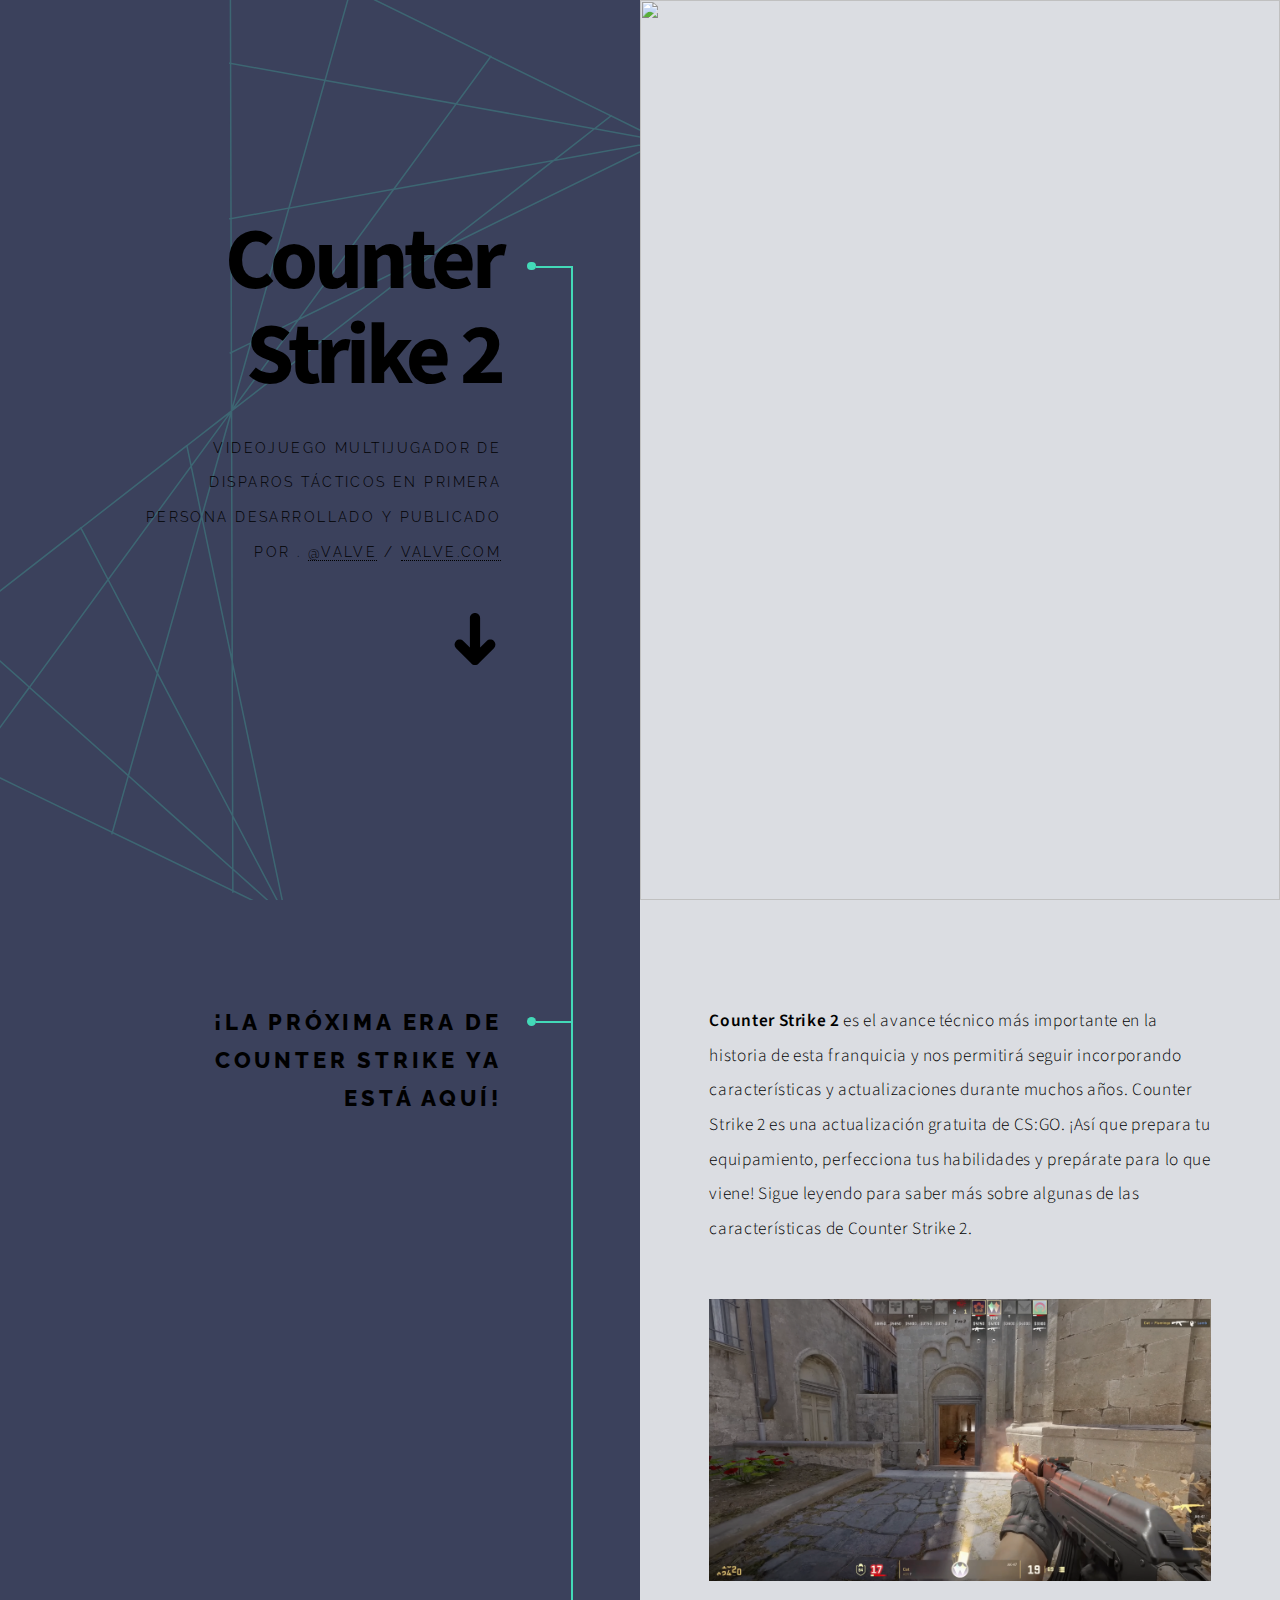
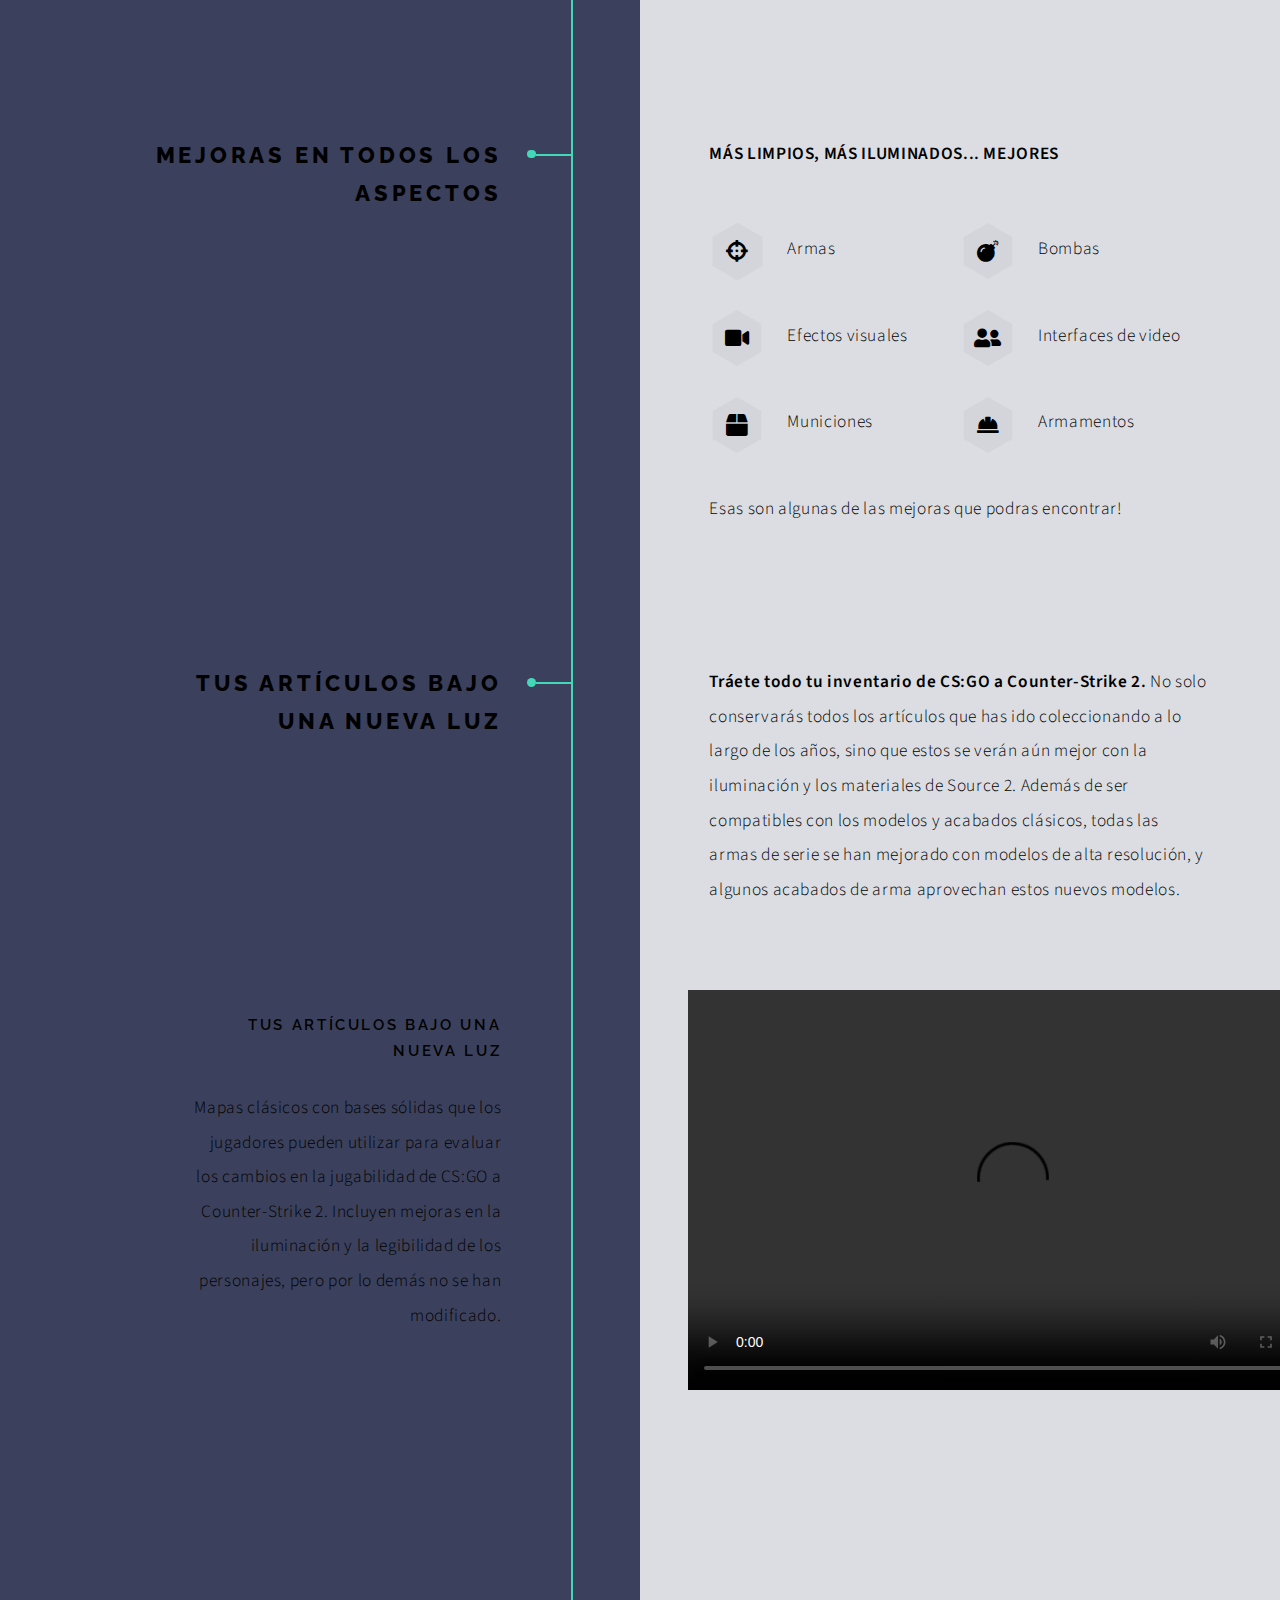
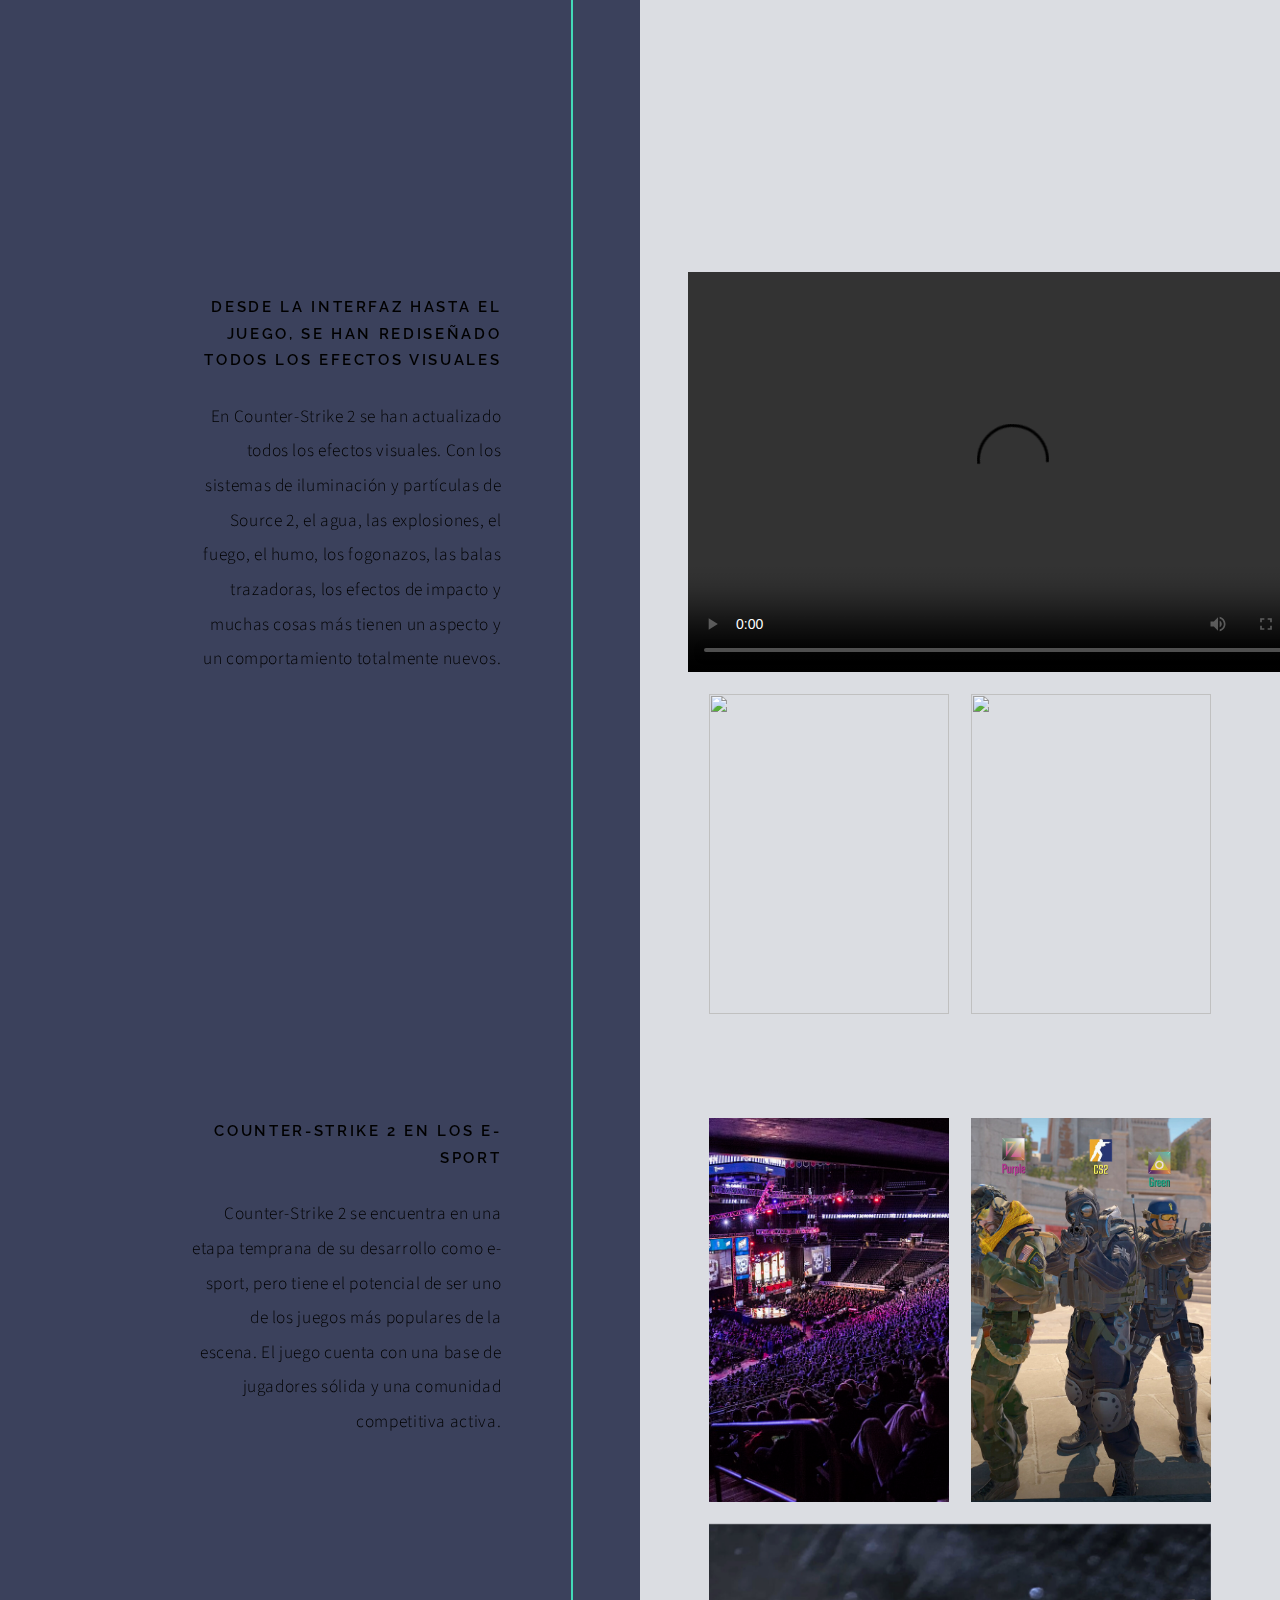
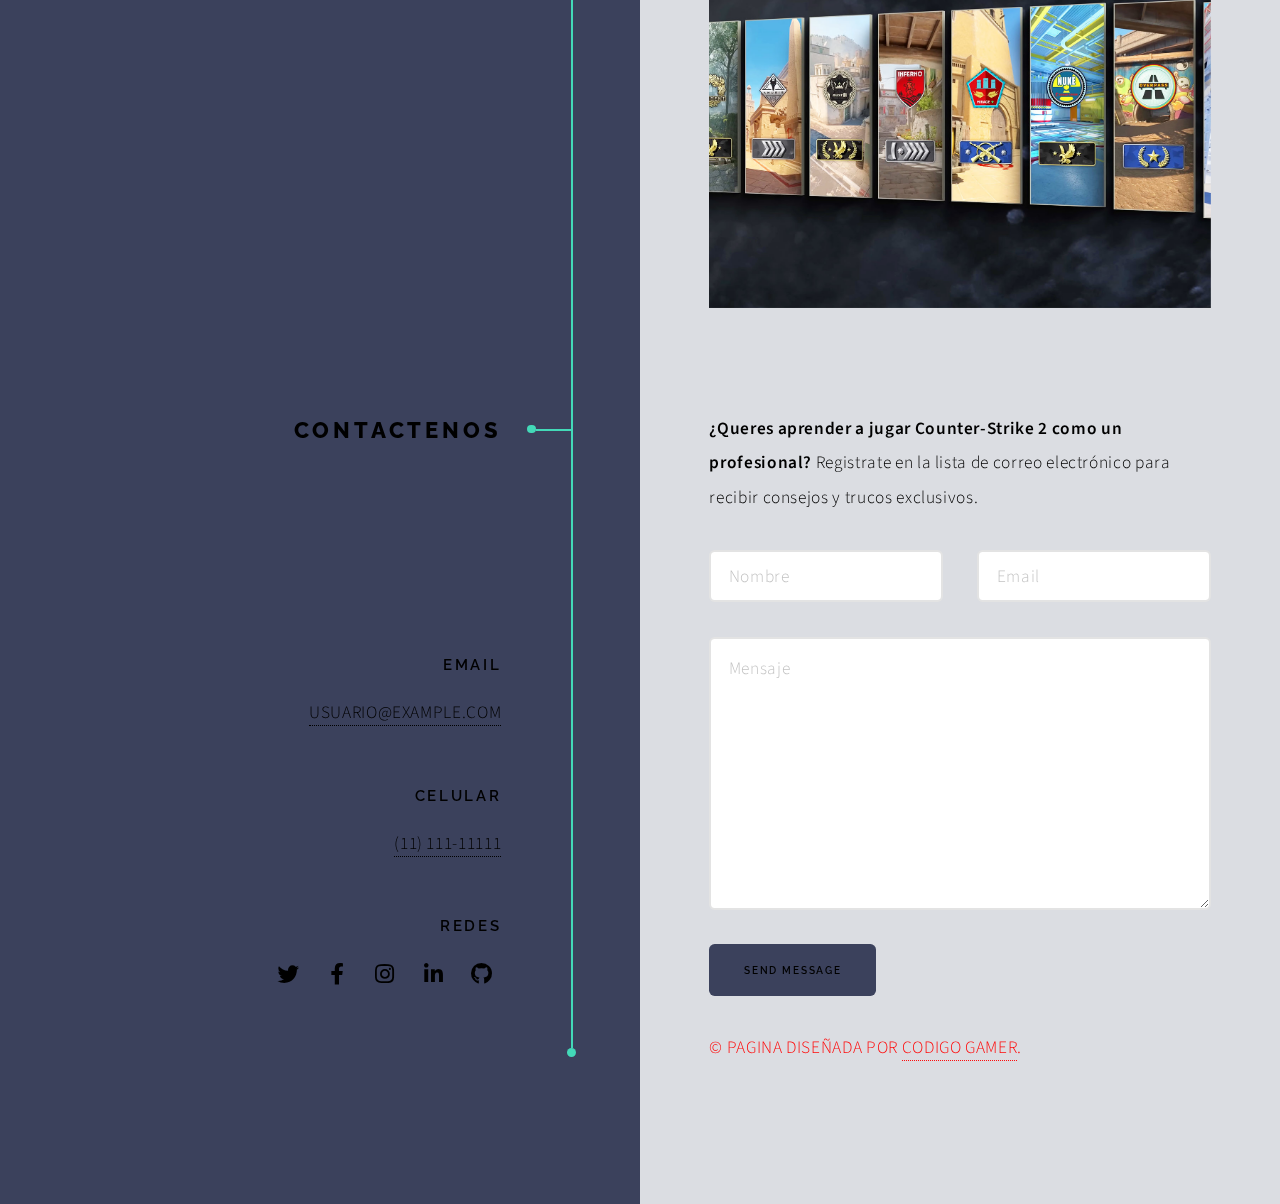
==== commit f8041a13: "Update CS2.html" ====
--- a/CS2.html
+++ b/CS2.html
@@ -172,7 +172,7 @@
 					</section>
 
 				<!-- Copyright -->
-					<div class="copyright">&copy; PAGINA DISEÑADA POR <a href="#">CODIGO GAMER</a>.</div>
+					<div class="copyright">&copy; PAGINA DISEÑADA POR <a href="/index.html">CODIGO GAMER</a>.</div>
 
 			</div>
 
@@ -185,4 +185,4 @@
 			<script src="assets/js/main.js"></script>
 
 	</body>
-</html>+</html>
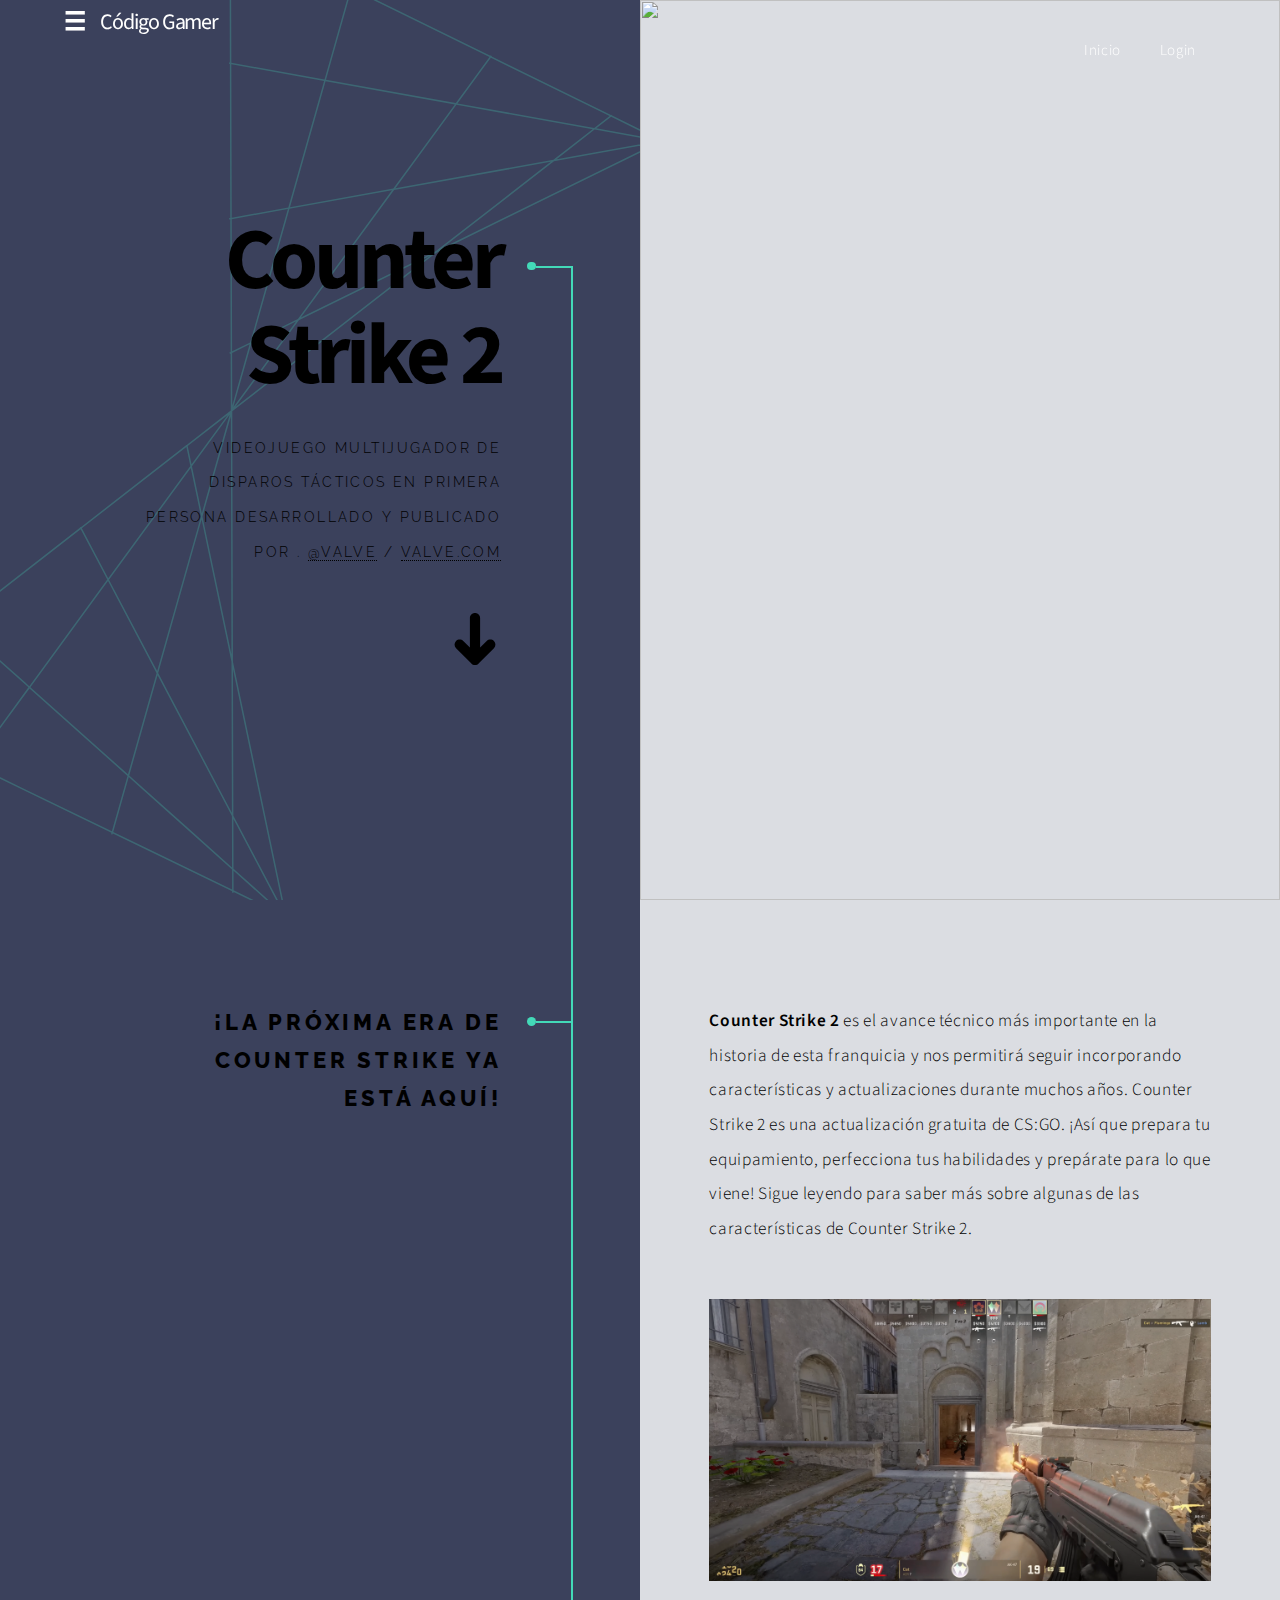
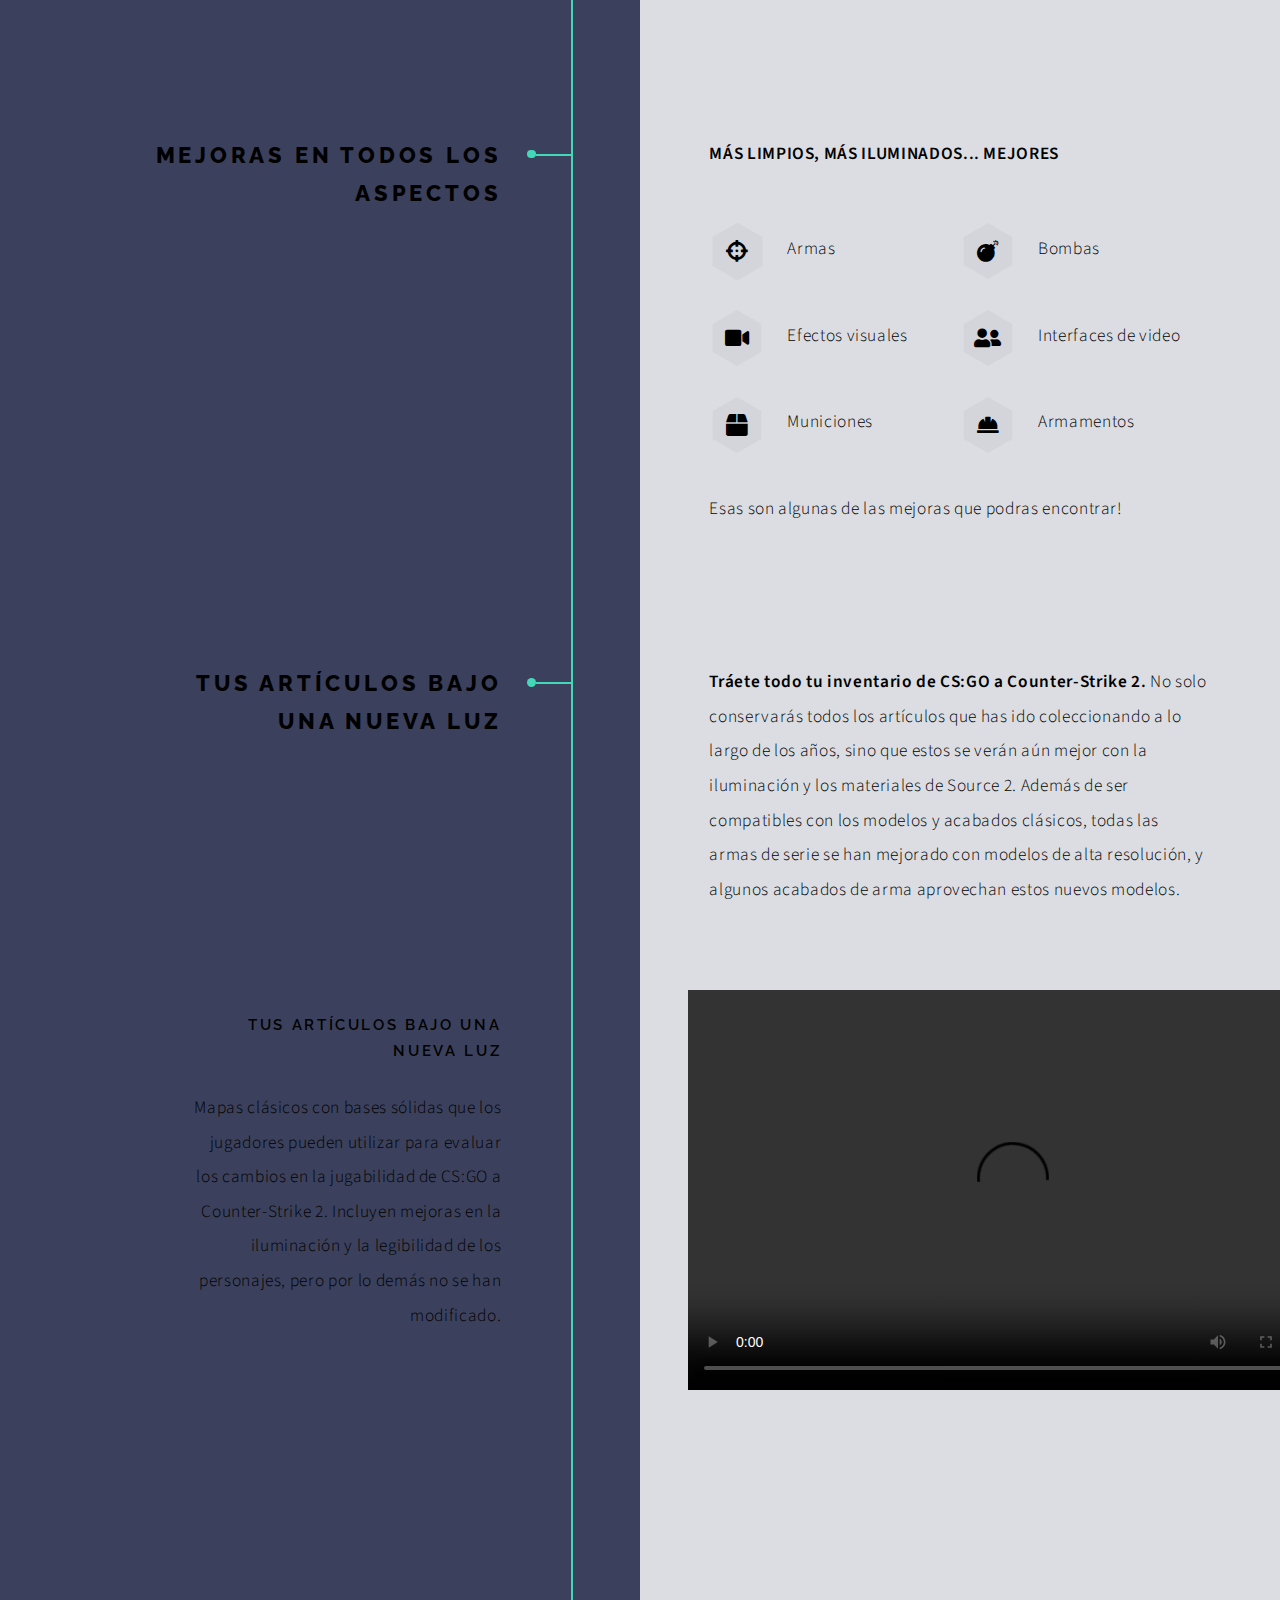
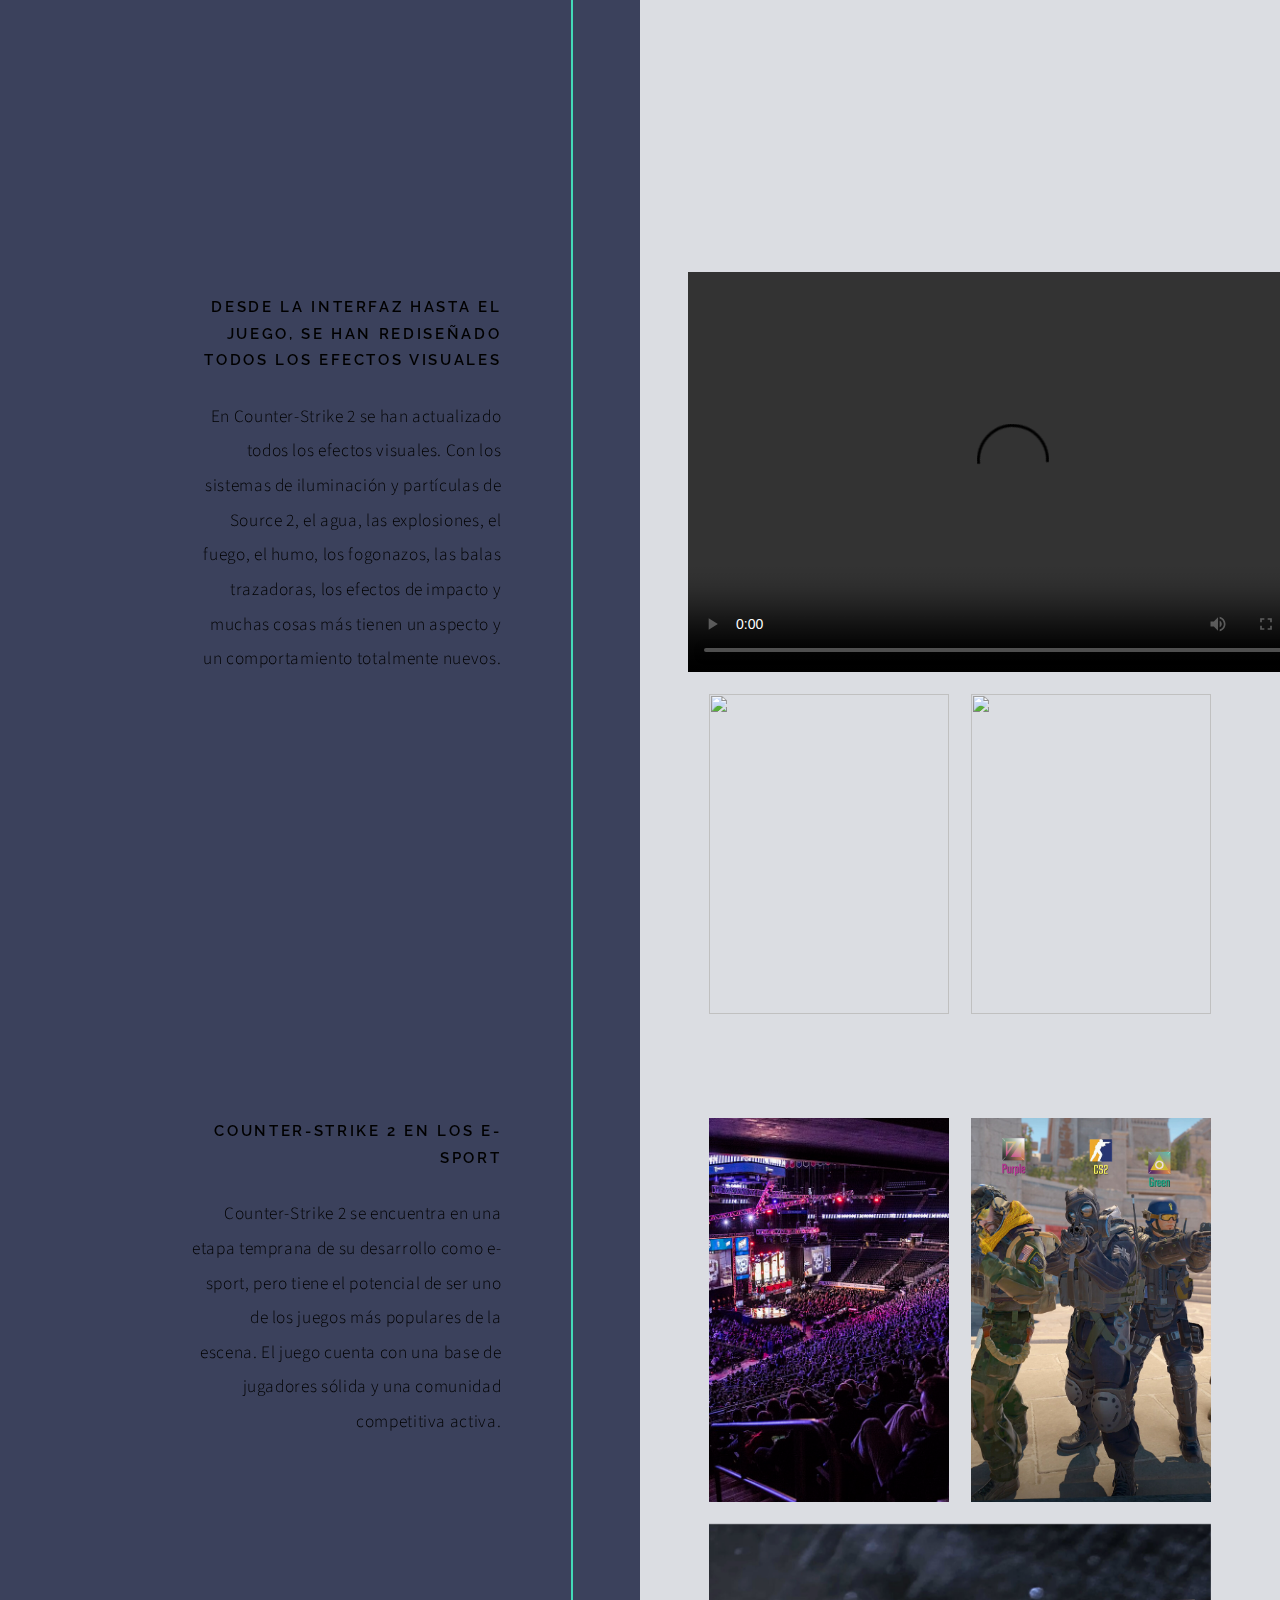
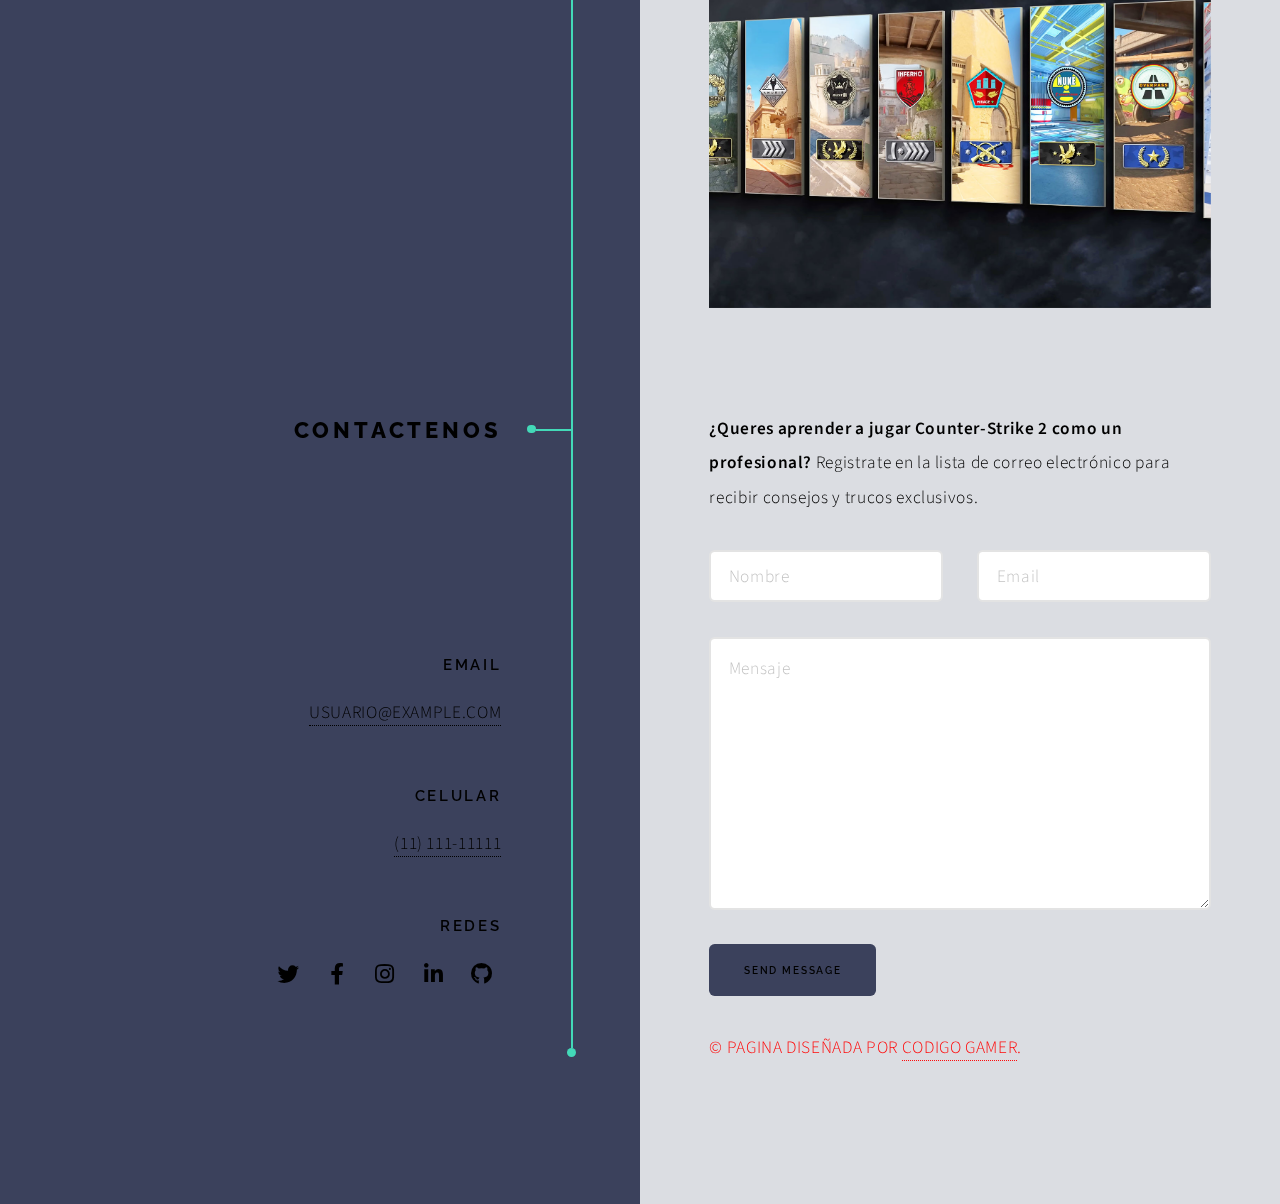
==== commit d0110d21: "integración menú CS2" ====
--- a/CS2.html
+++ b/CS2.html
@@ -7,12 +7,14 @@
 		<meta name="viewport" content="width=device-width, initial-scale=1, user-scalable=no" />
 		<meta name="description" content="" />
 		<meta name="keywords" content="" />
+		<link rel="stylesheet" href="./css/general.css">
 		<link rel="stylesheet" href="assets/css/main.css" />
 		<link rel="shortcut icon" href="./imagenes/logo.jpg" type="image/x-icon">
+<script defer src="./js/general.js"></script>
 
 	</head>
 	<body class="is-preload">
-
+<header></header>
 		<!-- Wrapper -->
 			<div id="wrapper">
 
@@ -147,6 +149,7 @@
 								</ul>
 							</form>
 						</div>
+						<footer id="fd"></footer>
 						<footer>
 							<ul class="items">
 								<li>
--- a/css/general.css
+++ b/css/general.css
@@ -0,0 +1,132 @@
+	/*Estilos para el encabezado*/
+	.header {
+		width: 100%;
+		height: 100px;
+		position: fixed;
+		top: 0;
+		left: 0;
+		z-index: 800;
+	}
+
+	.container {
+		width: 90%;
+		max-width: 1200px;
+		margin: auto;
+	}
+
+	.container .btn-menu,
+	.logo {
+		float: left;
+		line-height: 100px;
+	}
+
+	.container .btn-menu label {
+		color: #fff;
+		font-size: 25px;
+		cursor: pointer;
+	}
+
+	.logo h1 {
+		color: #fff;
+		font-weight: 400;
+		font-size: 22px;
+		margin: 0;
+		margin-left: 10px;
+		padding: 0;
+	}
+
+	.container .menu {
+		float: right;
+		line-height: 100px;
+	}
+
+	.container .menu a {
+		display: inline-block;
+		padding: 15px;
+		line-height: normal;
+		text-decoration: none;
+		color: #fff;
+		transition: all 0.3s ease;
+		border-bottom: 2px solid transparent;
+		font-size: 15px;
+		margin-right: 5px;
+	}
+
+	.container .menu a:hover {
+		border-bottom: 2px solid #c7c7c7;
+		padding-bottom: 5px;
+	}
+
+	/*Fin de Estilos para el encabezado*/
+
+	/*Menù lateral*/
+	#btn-menu {
+		display: none;
+	}
+
+	.container-menu {
+		position: fixed;
+		background: rgba(0, 0, 0, 0.5);
+		width: 100%;
+		height: 100%;
+		top: 0;
+		left: 0;
+		transition: all 500ms ease;
+		opacity: 0;
+		visibility: hidden;
+		z-index: 800;
+	}
+
+	#btn-menu:checked~.container-menu {
+		opacity: 1;
+		visibility: visible;
+		height: 100%;
+	}
+
+	.cont-menu {
+		width: 100%;
+		max-width: 200px;
+		background: #1c1c1c;
+		height: 100vh;
+		position: fixed	;
+		transition: all 500ms ease;
+		transform: translateX(-100%);
+	}
+
+	#btn-menu:checked~.container-menu .cont-menu {
+		transform: translateX(0%);
+	}
+
+	.cont-menu nav {
+		transform: translateY(15%);
+	}
+
+	.cont-menu nav a {
+		display: block;
+		text-decoration: none;
+		padding: 20px;
+		color: #c7c7c7;
+		border-left: 5px solid transparent;
+		transition: all 400ms ease;
+	}
+
+	.cont-menu nav a:hover {
+		border-left: 5px solid #c7c7c7;
+		background: #1f1f1f;
+	}
+
+	.cont-menu label {
+		position: absolute;
+		right: 5px;
+		top: 10px;
+		color: #fff;
+		cursor: pointer;
+		font-size: 18px;
+	}
+
+	/*Fin de Menù lateral*/
+	footer {
+		text-align: center;
+		color: white;
+	}
+	--- a/assets/css/main.css
+++ b/assets/css/main.css
@@ -3875,4 +3875,10 @@
 			padding: 4rem;
 		}
 
-	}+	}
+	#fd{
+		visibility: hidden;
+	}
+	.logo h1{
+		margin-top: 8%;
+	  }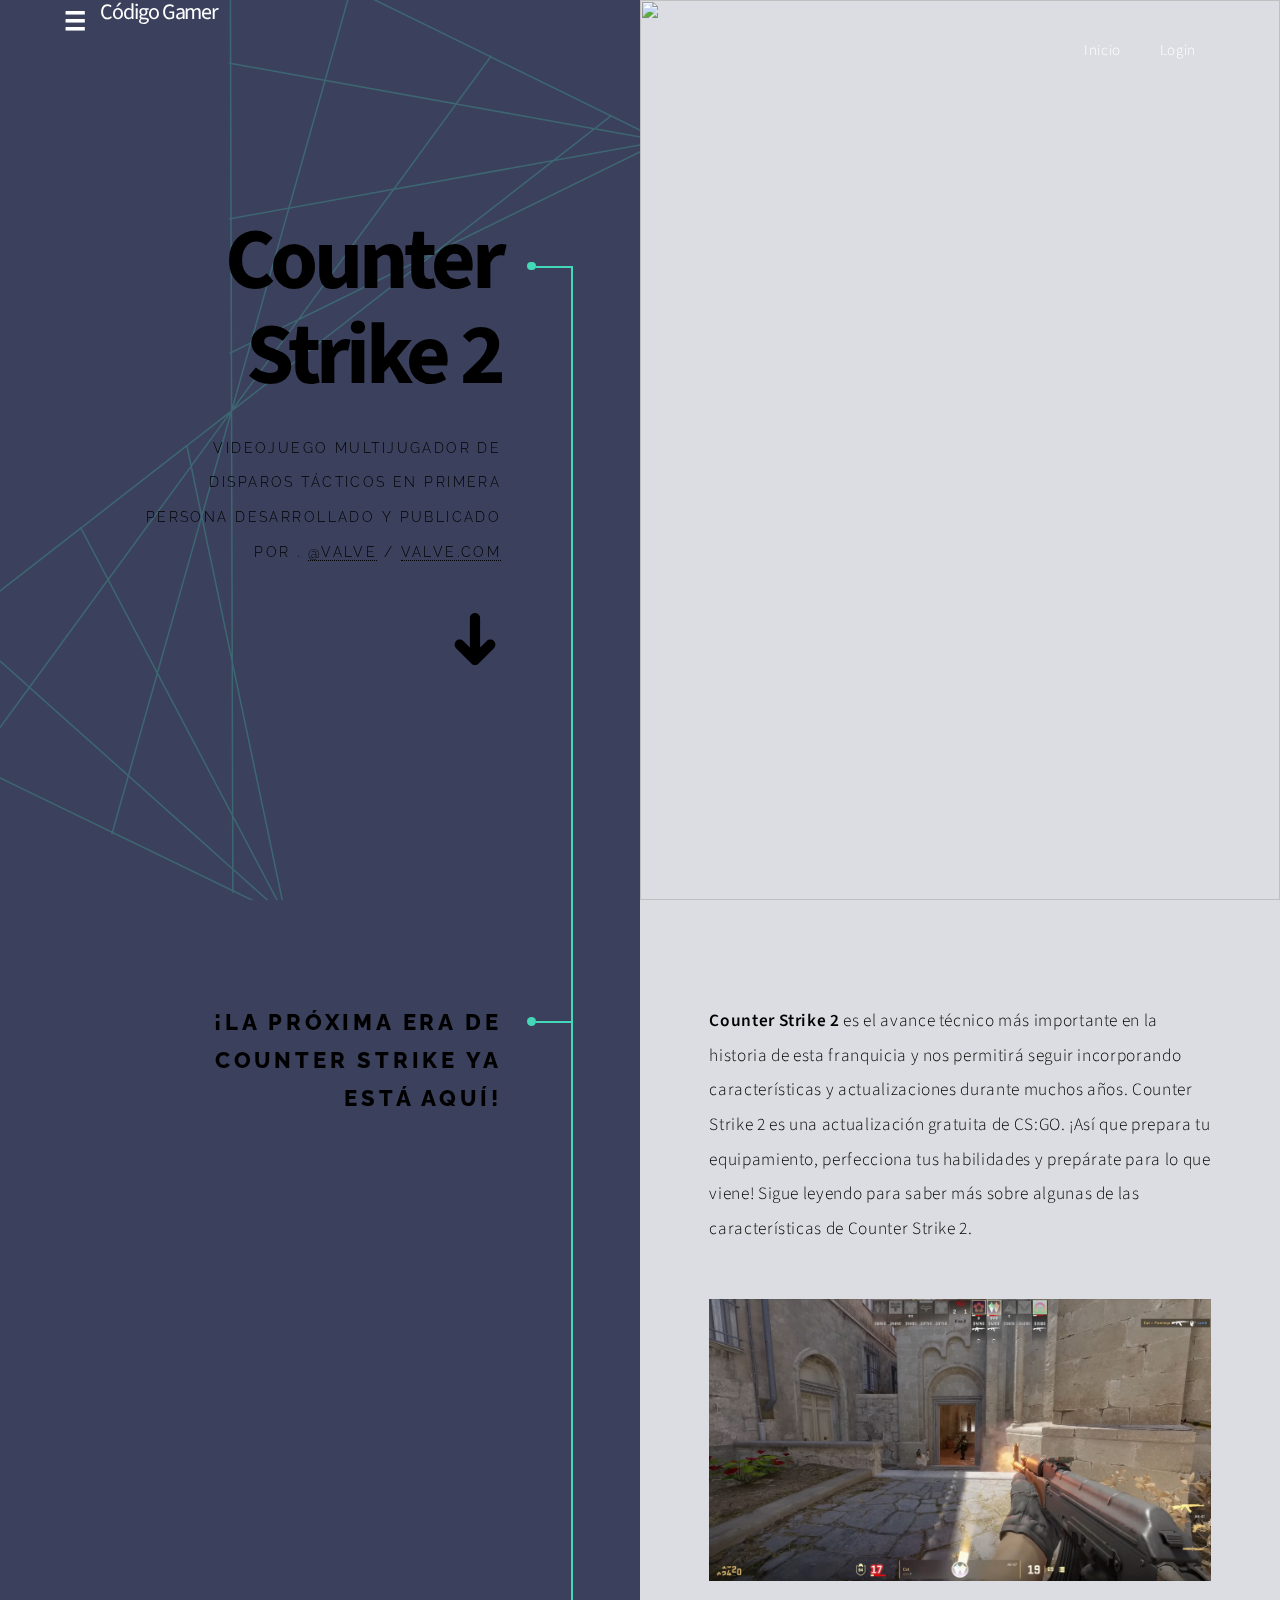
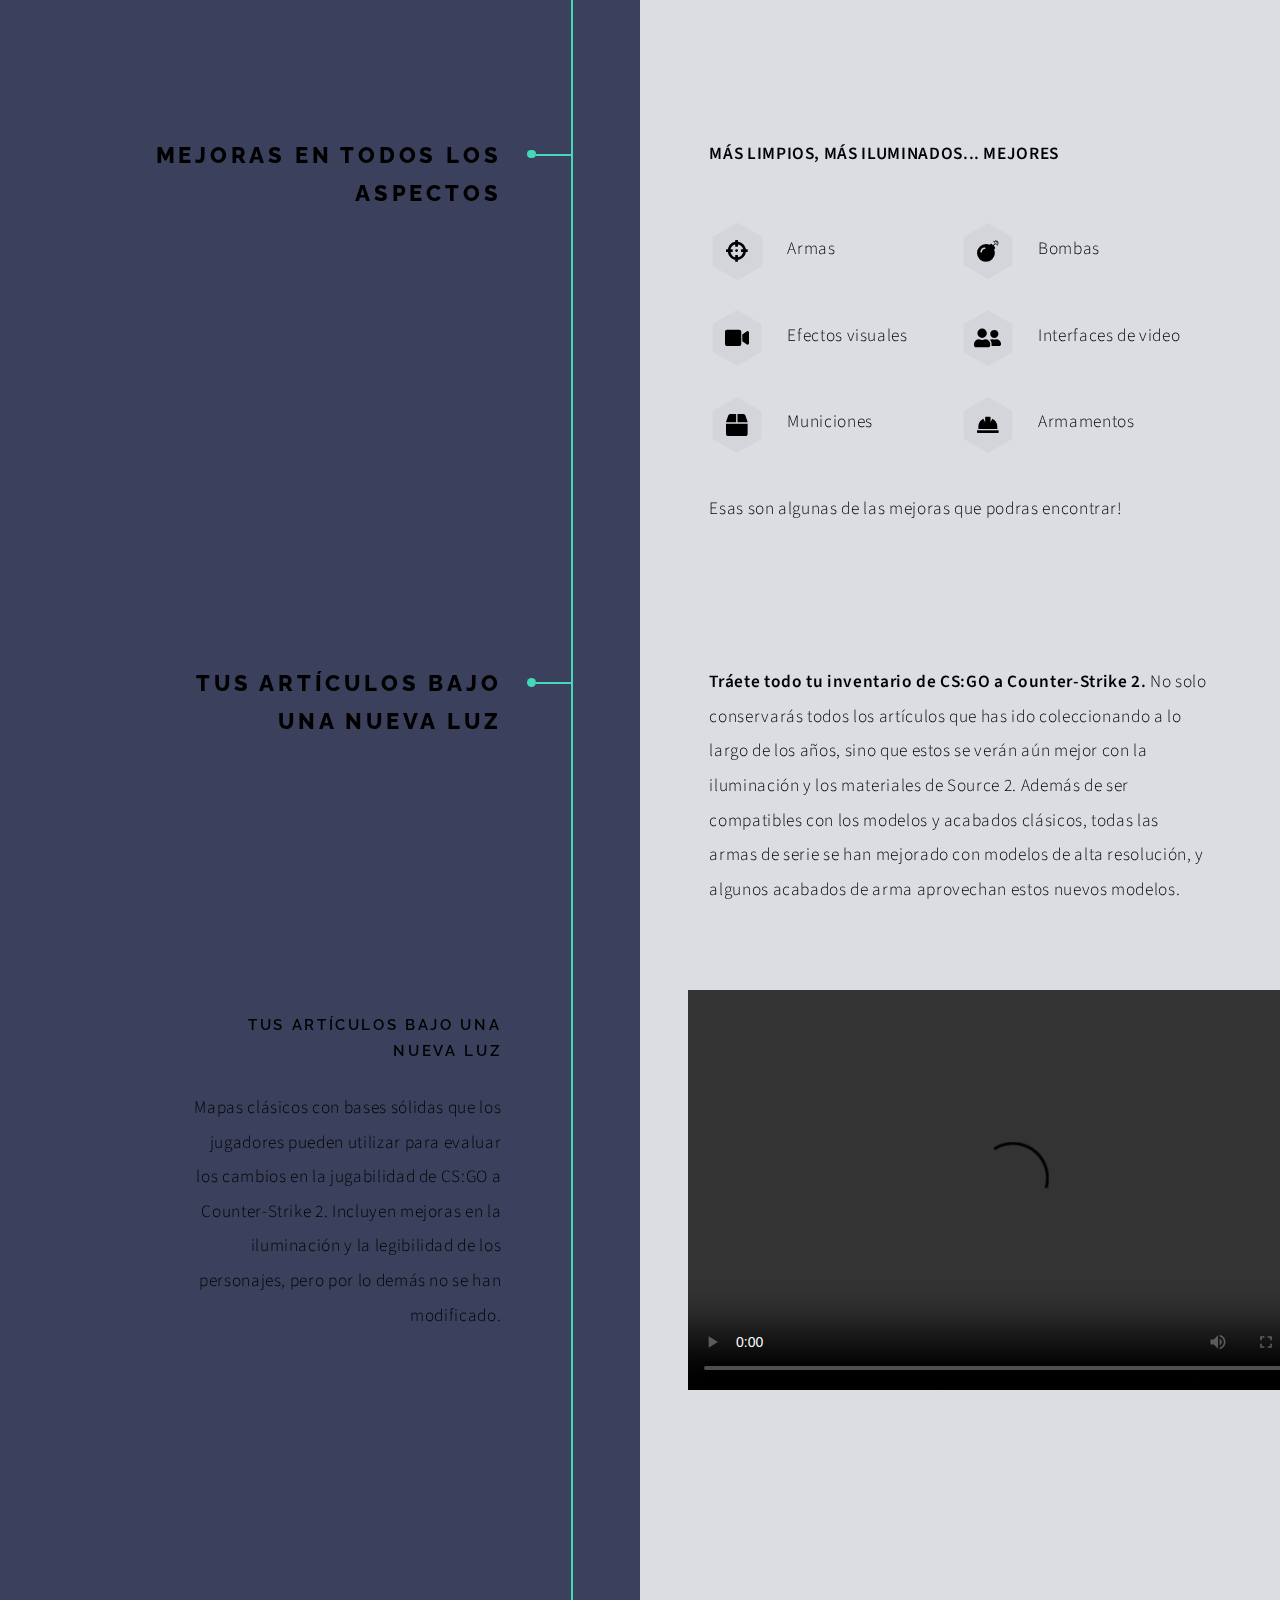
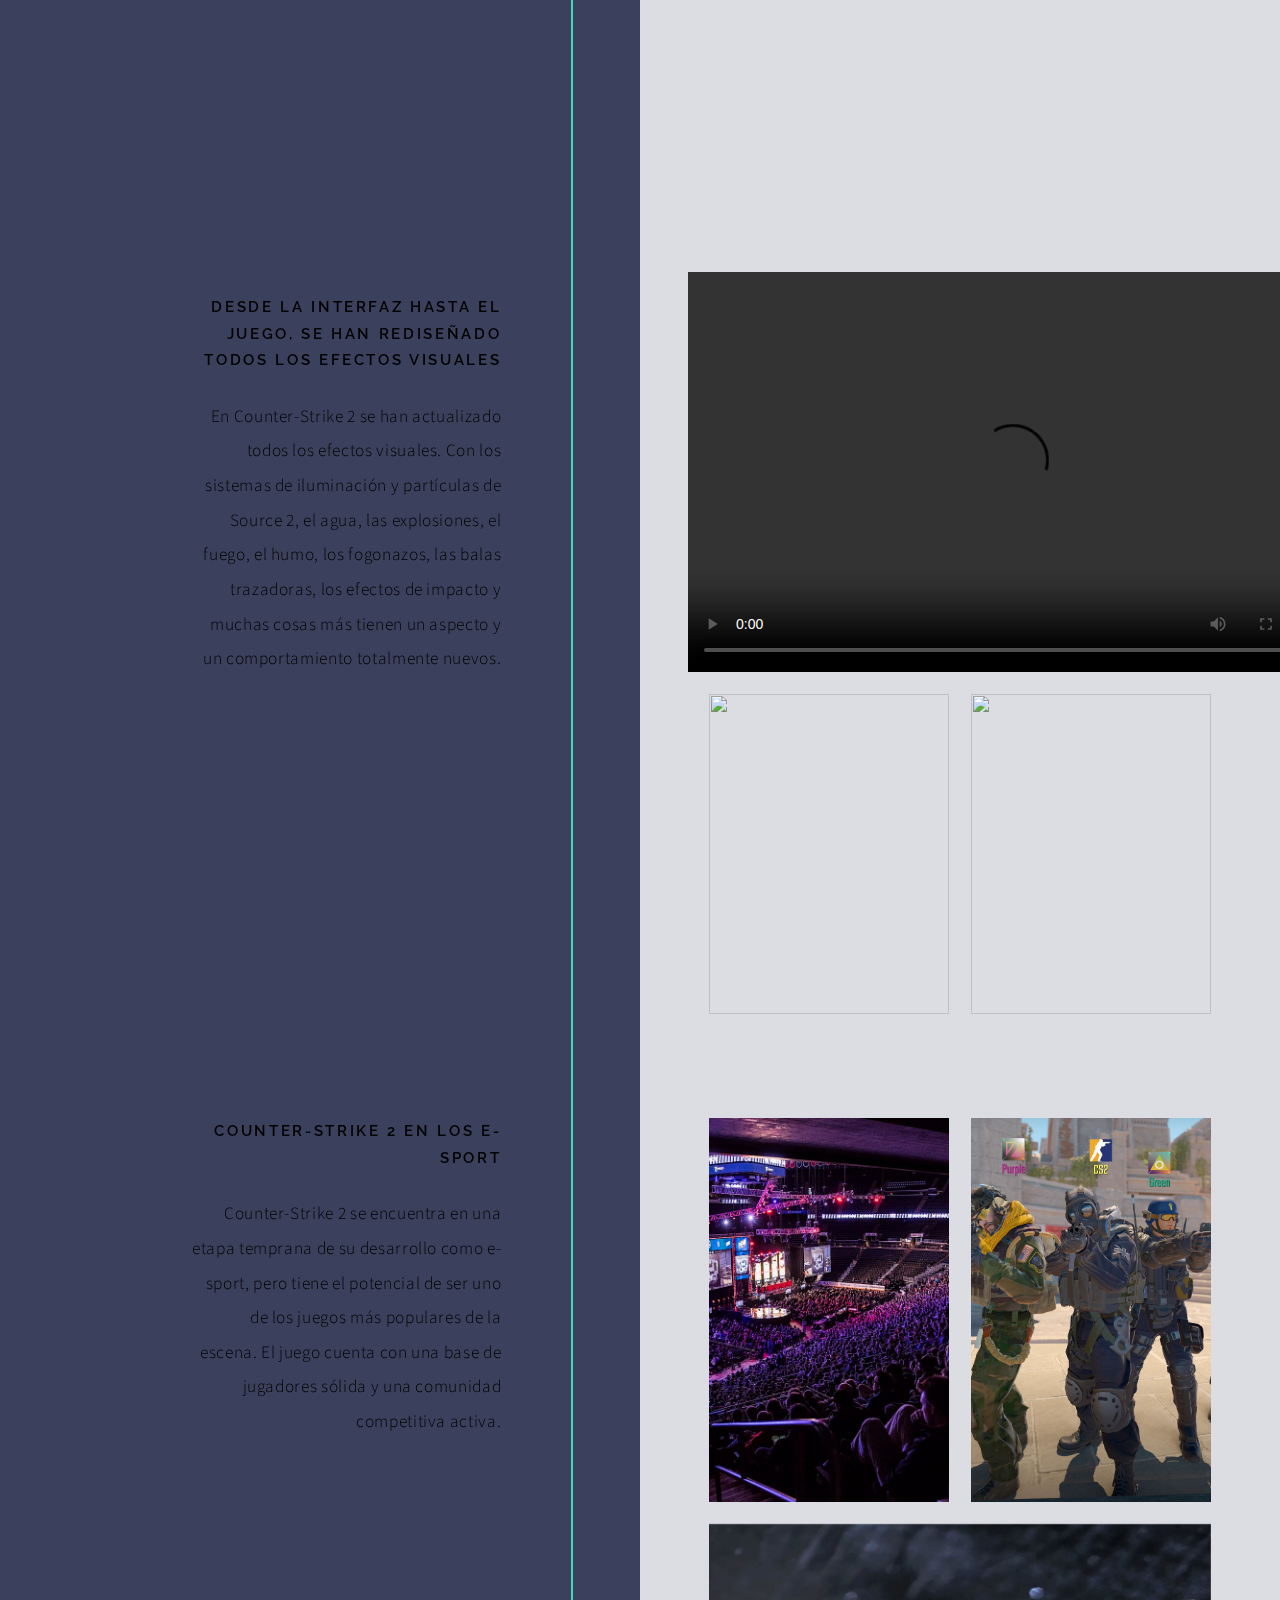
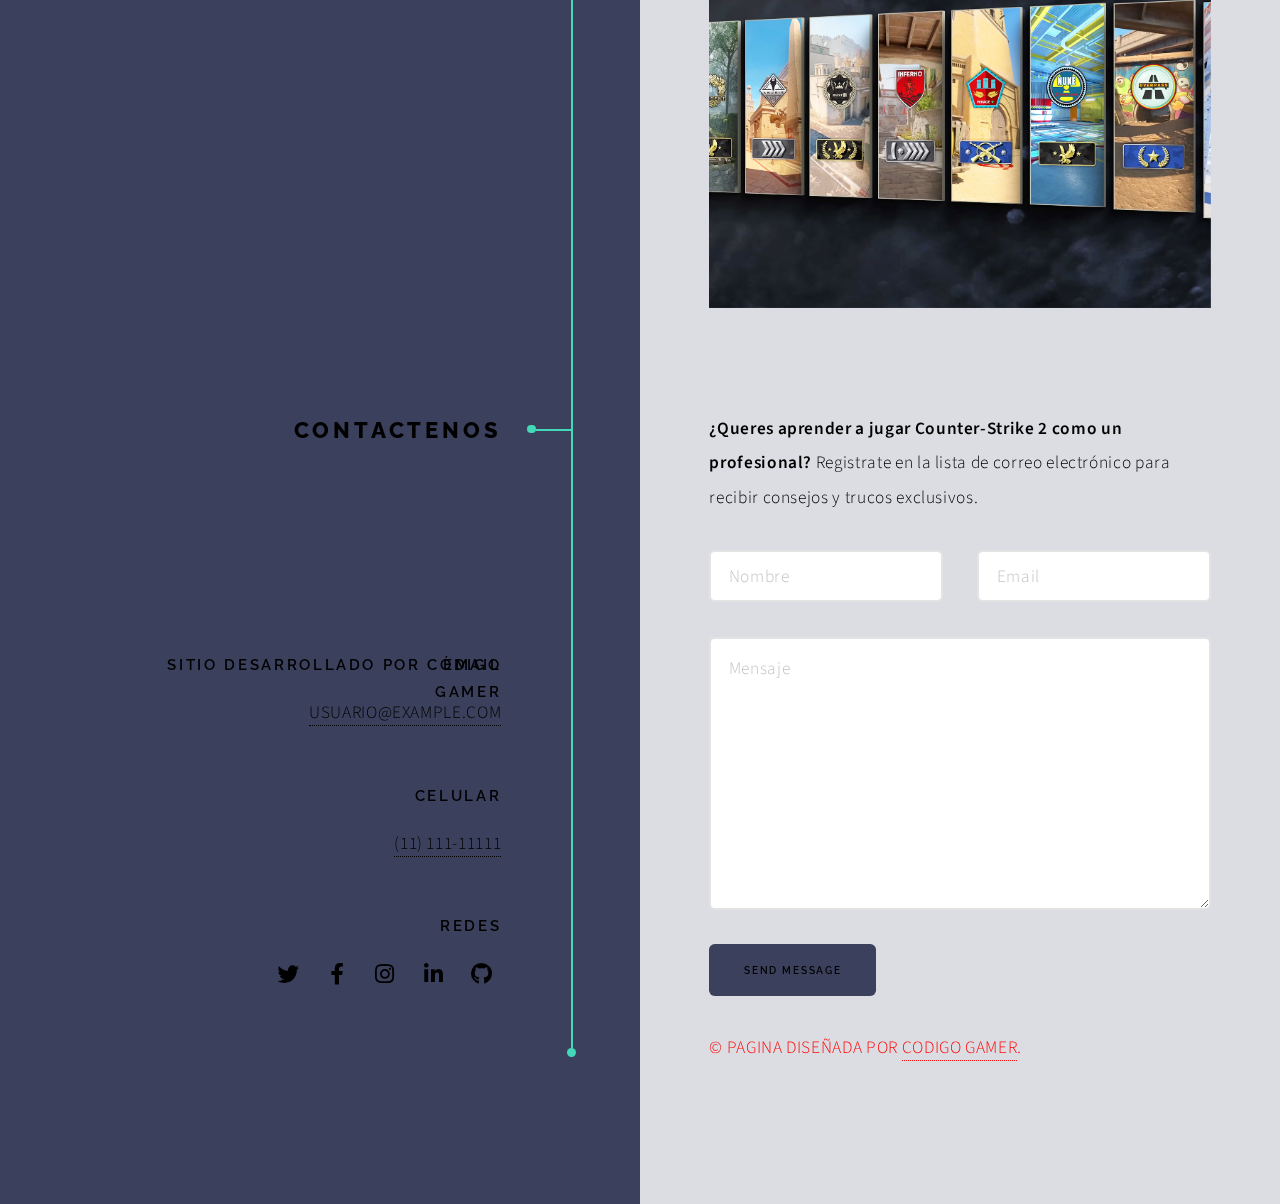
==== commit 4650d773: "Add files via upload" ====
--- a/CS2.html
+++ b/CS2.html
@@ -188,4 +188,4 @@
 			<script src="assets/js/main.js"></script>
 
 	</body>
-</html>
+</html>--- a/css/general.css
+++ b/css/general.css
@@ -5,7 +5,6 @@
 		position: fixed;
 		top: 0;
 		left: 0;
-		z-index: 800;
 	}
 
 	.container {
--- a/assets/css/main.css
+++ b/assets/css/main.css
@@ -3875,10 +3875,4 @@
 			padding: 4rem;
 		}
 
-	}
-	#fd{
-		visibility: hidden;
-	}
-	.logo h1{
-		margin-top: 8%;
-	  }+	}